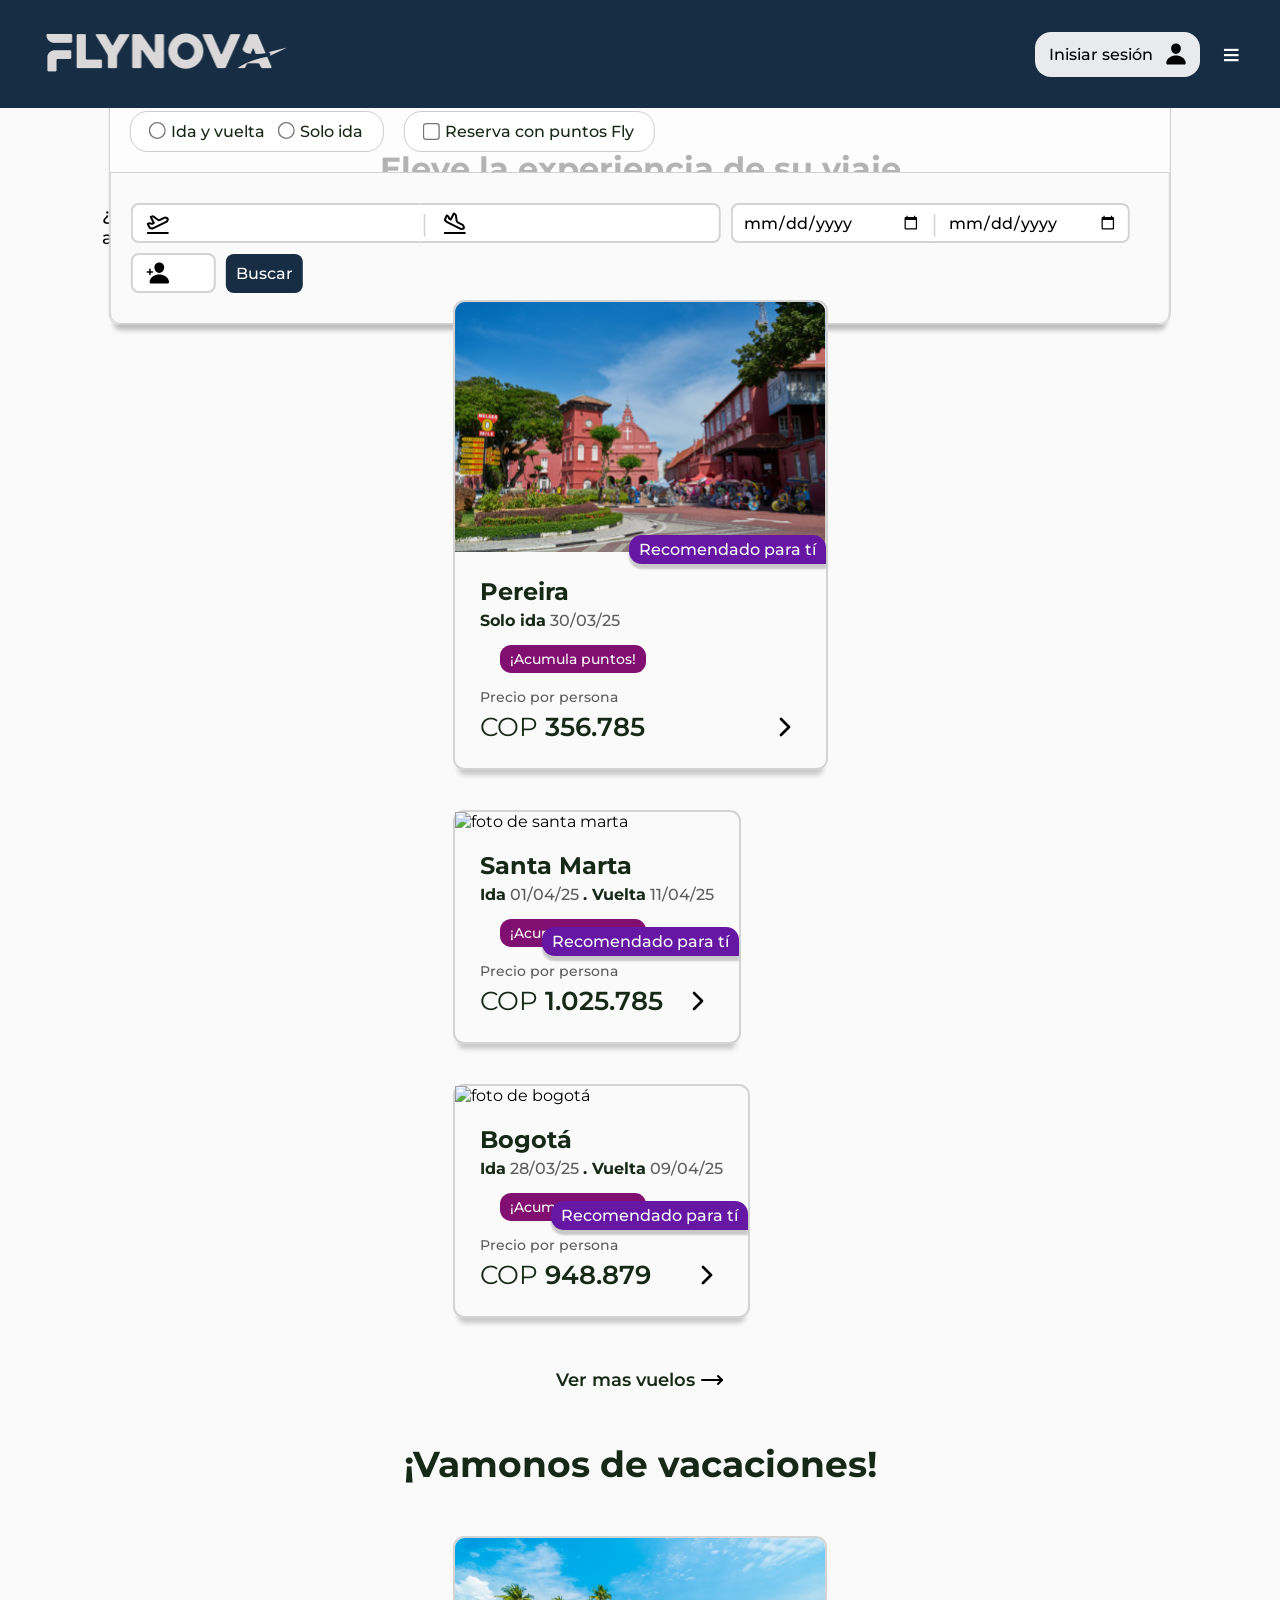
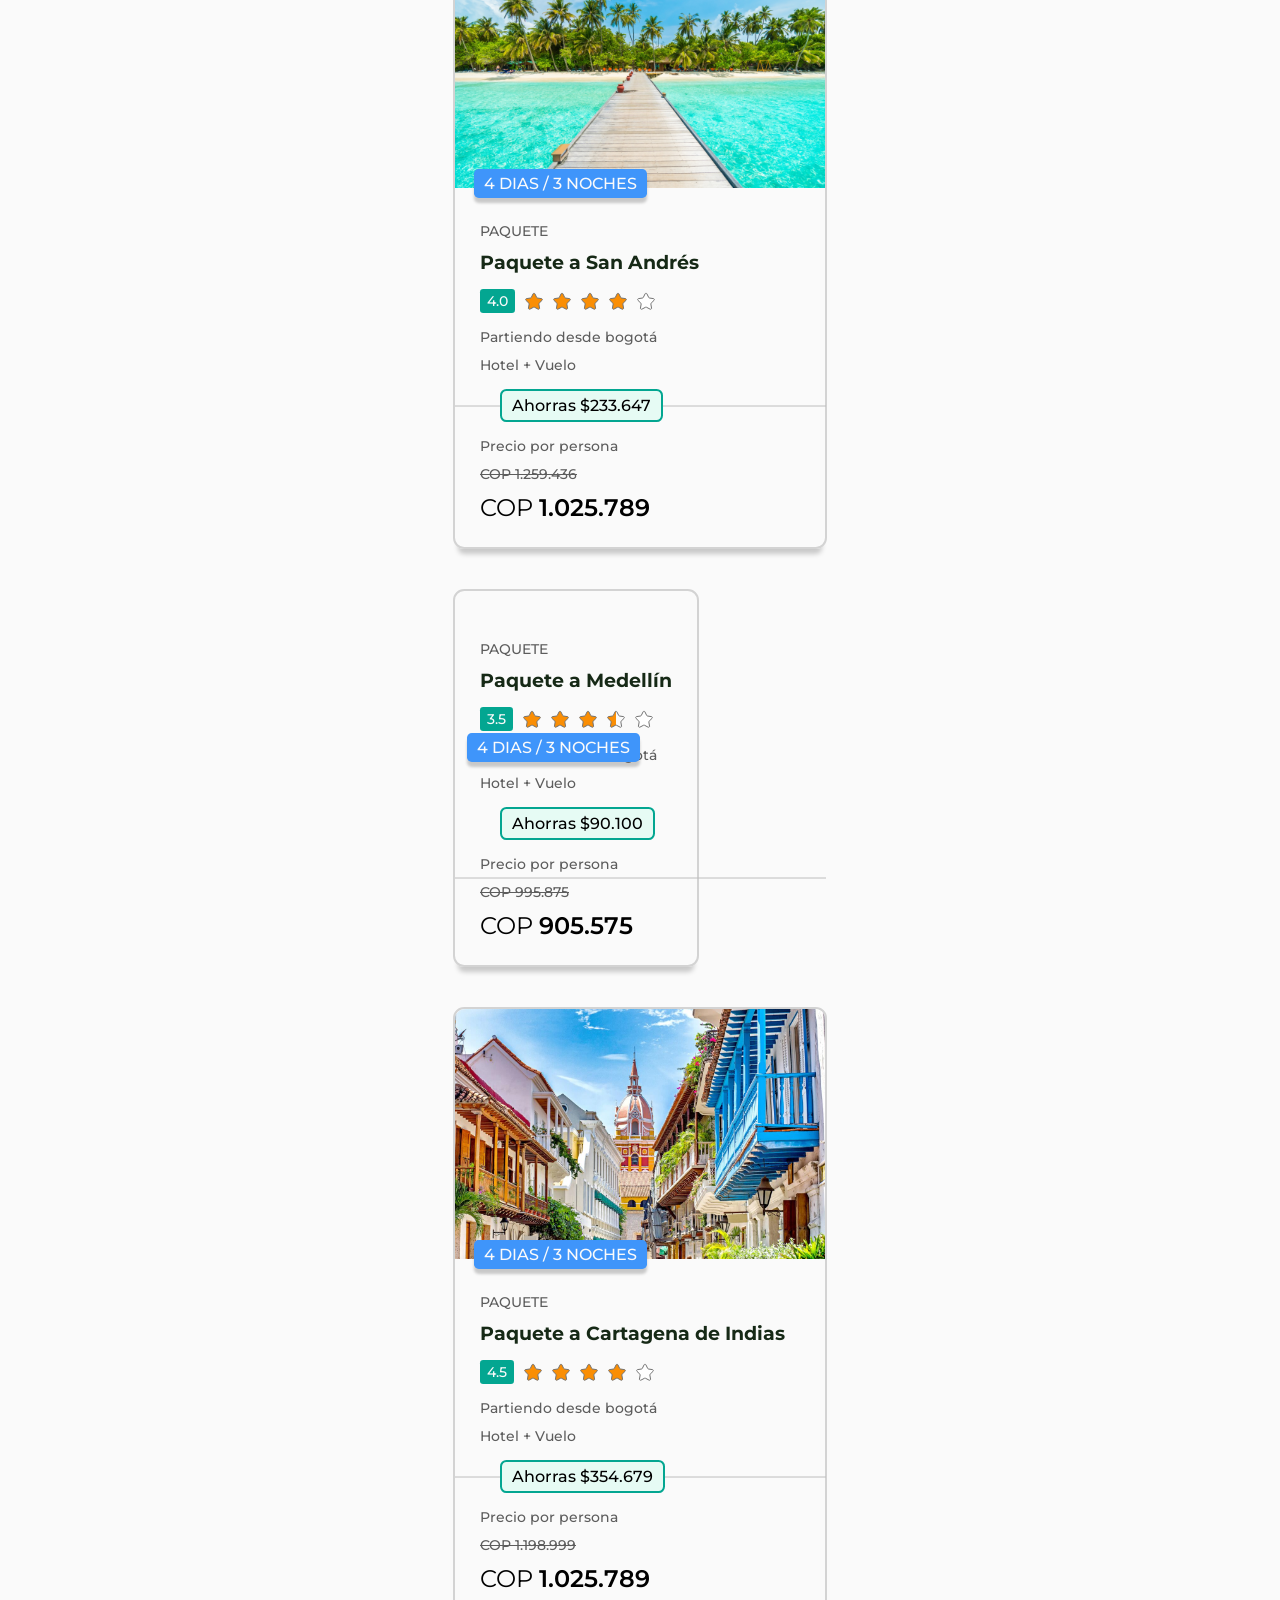
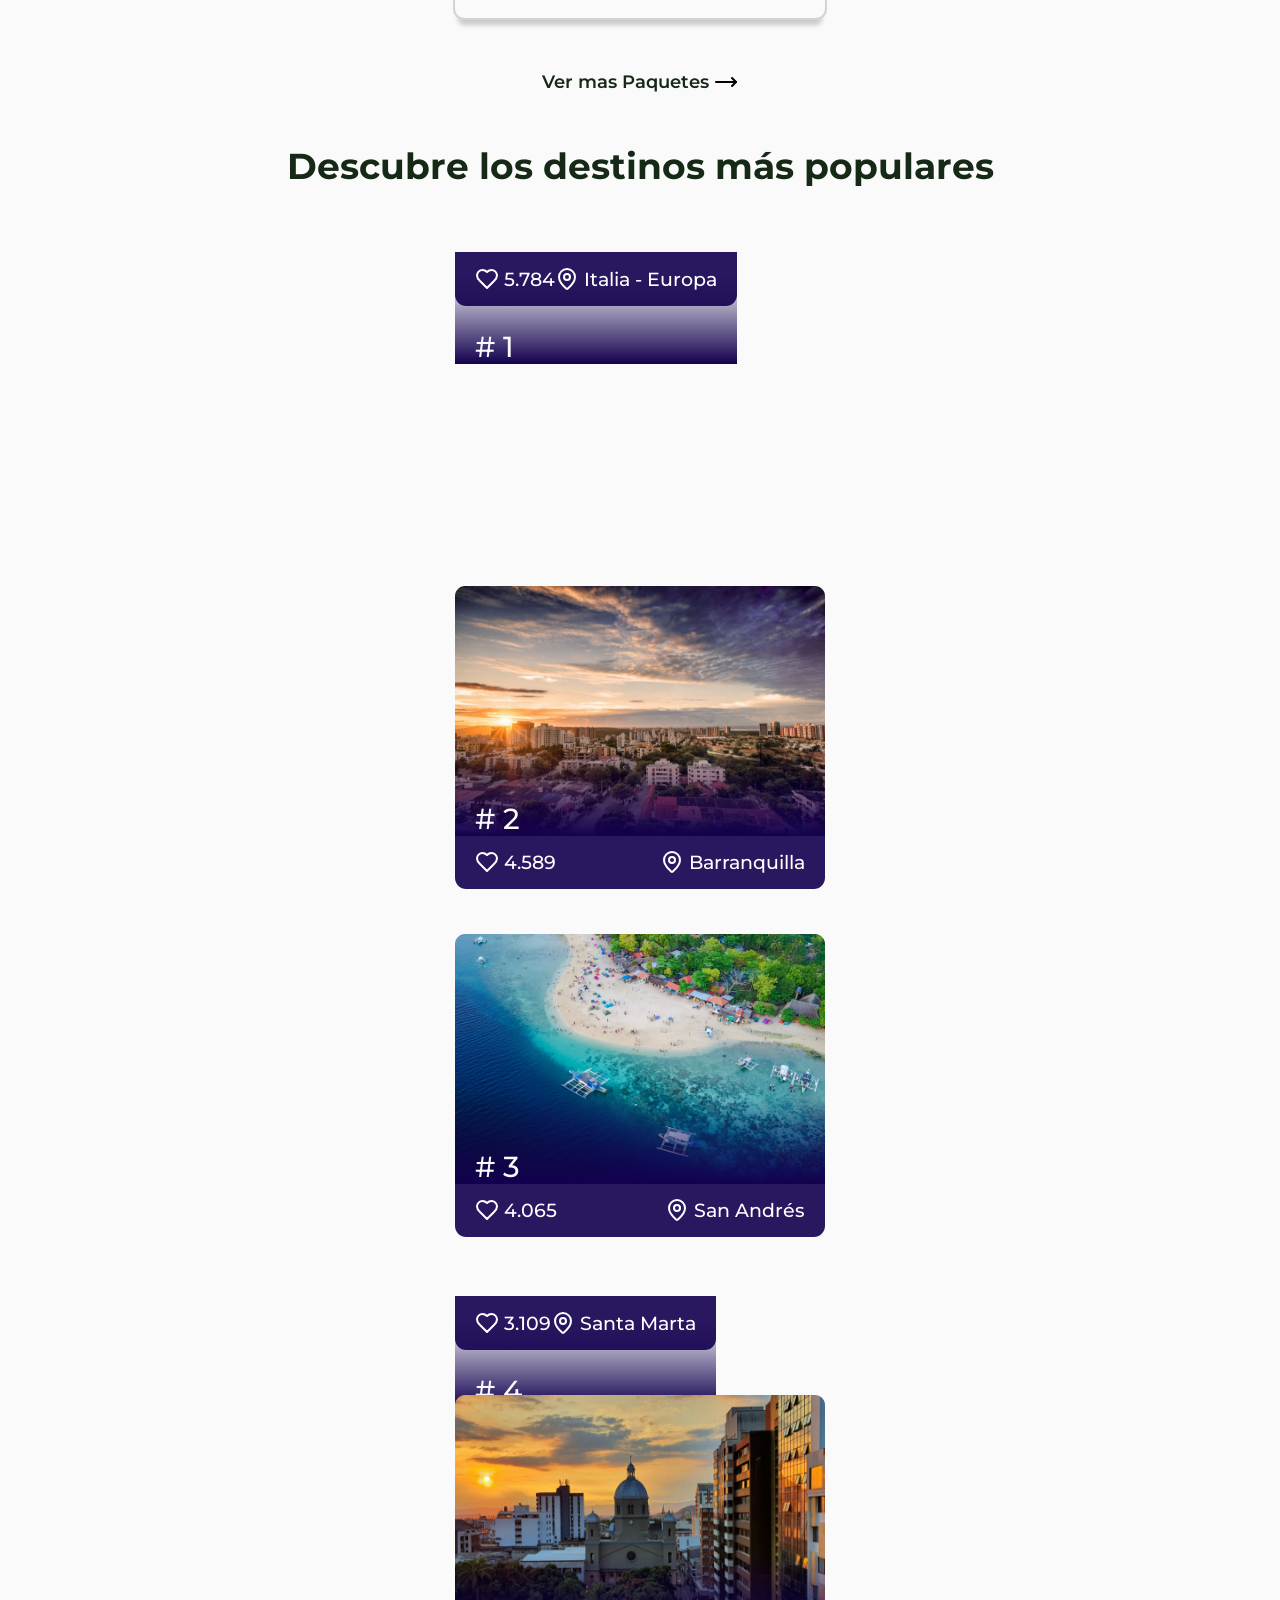
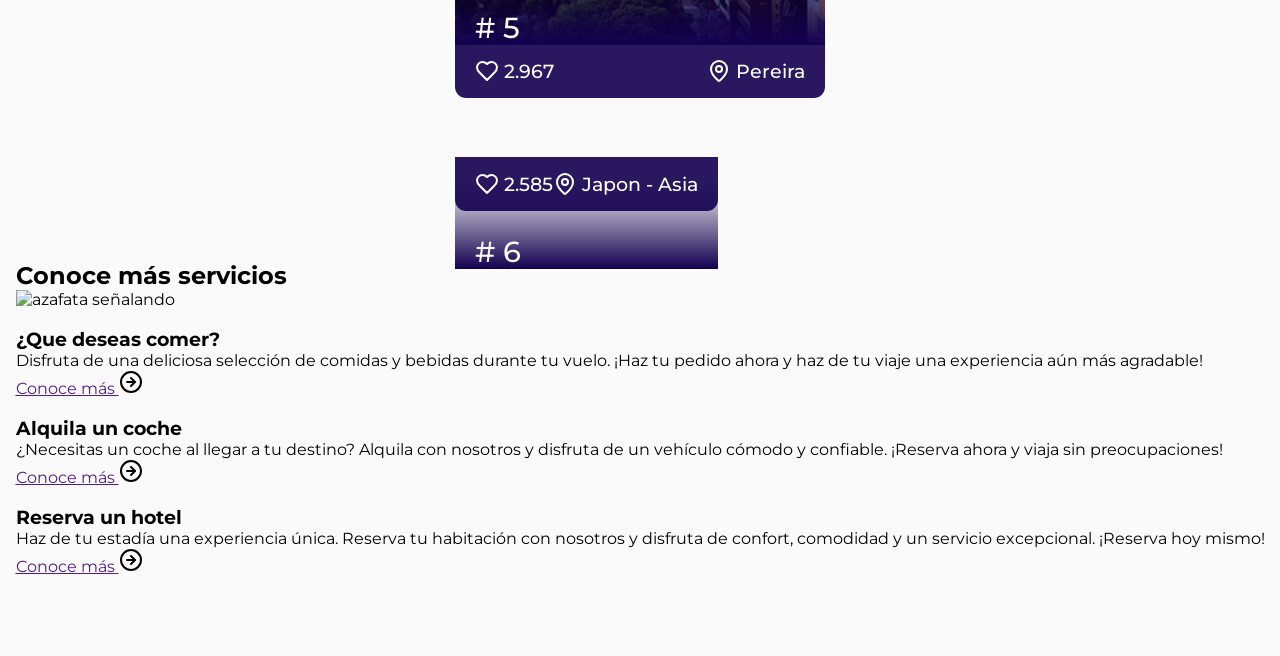
==== index.html @ 8b6cffcf "feat: agrega sección de "más ervicios" se agregó la estrutura inicial de la sección de "más servicio" ====
<!DOCTYPE html>
<html lang="en">

<head>
    <meta charset="UTF-8">
    <meta name="viewport" content="width=device-width, initial-scale=1.0">
    <title>Flynova</title>
    <link rel="preconnect" href="https://fonts.googleapis.com">
    <link rel="preconnect" href="https://fonts.gstatic.com" crossorigin>
    <link href="https://fonts.googleapis.com/css2?family=Montserrat:ital,wght@0,400..700;1,100..900&display=swap"
        rel="stylesheet">
    <link rel="stylesheet" href="CSS/styles.css">
</head>

<body>
    <header class="header">
        <div id="inicio" class="container_logo">
            <a href="index.html"><img class="logo_flynova" src="Assets/compartidos/Logos/logo flynova gris.png"
                    alt="Logo flynova"></a>
        </div>
        <input type="checkbox" id="check-menu">
        <label for="check-menu" class="mostrar-menu">&#8801</label>
        <div class="fondo-blur"></div>
        <nav class="menu_navegacion">
            <button class="boton_iniciar_sesion_movil">
                <p>Inisiar sesión</p>
                <img class="icono_user" src="Assets/compartidos/iconos/user.svg" alt="icono de user">
            </button>
            <a href="#">Mascotas</a>
            <span class="separacion">|</span>
            <a href="#ranking">Ranking</a>
            <span class="separacion">|</span>
            <a href="#paquetes">Paquetes</a>
            <span class="separacion">|</span>
            <a href="#servicios">Servicios</a>
            <span class="separacion">|</span>
            <a href="#">Registrarse</a>
            <label for="check-menu" class="ocultar-menu">&#215</label>
        </nav>
        <div class="container_botones_header">
            <div class="boton_moneda">
                <img src="Assets/compartidos/imagenes/circulo_colombia.png" alt="imagen de bandera del pais">
                COP - $
            </div>
            <button class="boton_iniciar_sesion">
                <p>Inisiar sesión</p>
                <img class="icono_user" src="Assets/compartidos/iconos/user.svg" alt="icono de user">
            </button>
        </div>
    </header>
    <div class="separador_del_header_al_fondo"></div>
    <div class="container_fondo">
        <img class="fondo_header" src="Assets/index/fondos/fondo_index.svg" alt="foto en la playa">
        <form action="" class="formulario-de-vuelo">
            <div class="container-radios-check">
                <div class="container-radio-ida-y-vuelta">
                    <div class="container-ida-y-vuelta">
                        <input type="radio" name="seleccion-ida-vuelta" id="ida-vuelta">
                        <label for="ida-vuelta">Ida y vuelta</label>
                    </div>
                    <div class="container-solo-ida">
                        <input type="radio" name="seleccion-ida-vuelta" id="solo-ida">
                        <label for="solo-ida">Solo ida</label>
                    </div>
                </div>
                <div class="container-check">
                    <input type="checkbox" name="" id="check-reserva-con-puntos">
                    <label for="check-reserva-con-puntos">Reserva con puntos Fly</label>
                </div>
            </div>
            <div class="container-datos-de-vuelo">
                <div class="container-inputs-ciudades">
                    <div class="container-input">
                        <img src="Assets/compartidos/iconos/avion despegando1.svg" alt="">
                        <input id="input-origen" list="ciudades">
                        <datalist id="ciudades">
                            <option value="Medellín"></option>
                            <option value="Pereira"></option>
                            <option value="Bogotá"></option>
                        </datalist>
                    </div>
                    <span>|</span>
                    <div class="container-input input-vuelta">
                        <img src="Assets/compartidos/iconos/Avion aterrizando.svg" alt="">
                        <input id="input-destino" list="ciudades">
                    </div>
                </div>
                <div class="container-inputs-fechas">
                    <input type="date" class="input-fecha-ida">
                    <span>|</span>
                    <input type="date" class="input-fecha-vuelta">
                </div>
                <div class="container-cantidad-personas">
                    <img src="Assets/compartidos/iconos/user-add.svg" alt="icono añadir pasajero" width="24px">
                    <input class="input-personas" type="number" min="1" max="10">
                </div>
                <button class="btn-buscar">Buscar</button>
            </div>
        </form>
    </div>
    <main>
        <div class="container-mensaje-de-promocion">
            <h1>Eleve la experiencia de su viaje</h1>
            <p>¿Está buscando una experiencia inolvidable con los mejores precios? Aquí encontrará algunas opciones que
                lo ayudarán a conseguirlo.</p>
        </div>
        <section class="seccion-vuelos-en-oferta">
            <article class="banner-ciudad-promocion">
                <img src="Assets/index/img/Pereira.svg" alt="foto de pereira">
                <p class="recomendado-para-ti">Recomendado para tí</p>
                <div class="container-info-ciudad">
                    <h2 class="nombre-ciudad-promocion">Pereira</h2>
                    <p class="fecha-viaje-promocion"><span>Solo ida</span> 30/03/25</p>
                    <p class="acumula-puntos">¡Acumula puntos!</p>
                    <p class="p-precio-por-persona">Precio por persona</p>
                    <div class="container-precio-next">
                        <p class="precio">COP <span>356.785</span></p>
                        <img src="Assets/compartidos/iconos/next_linea.svg" alt="icono de siguiente">
                    </div>
                </div>
            </article>
            <article class="banner-ciudad-promocion">
                <img src="Assets/index/img/Santa Marta.svg" alt="foto de santa marta">
                <p class="recomendado-para-ti">Recomendado para tí</p>
                <div class="container-info-ciudad">
                    <h2 class="nombre-ciudad-promocion">Santa Marta</h2>
                    <p class="fecha-viaje-promocion"><span>Ida</span> 01/04/25 <span>. Vuelta</span> 11/04/25</p>
                    <p class="acumula-puntos">¡Acumula puntos!</p>
                    <p class="p-precio-por-persona">Precio por persona</p>
                    <div class="container-precio-next">
                        <p class="precio">COP <span>1.025.785</span></p>
                        <img src="Assets/compartidos/iconos/next_linea.svg" alt="icono de siguiente">
                    </div>
                </div>
            </article>
            <article class="banner-ciudad-promocion">
                <img src="Assets/index/img/Bogotá.svg" alt="foto de bogotá">
                <p class="recomendado-para-ti">Recomendado para tí</p>
                <div class="container-info-ciudad">
                    <h2 class="nombre-ciudad-promocion">Bogotá</h2>
                    <p class="fecha-viaje-promocion"><span>Ida</span> 28/03/25 <span>. Vuelta</span> 09/04/25</p>
                    <p class="acumula-puntos">¡Acumula puntos!</p>
                    <p class="p-precio-por-persona">Precio por persona</p>
                    <div class="container-precio-next">
                        <p class="precio">COP <span>948.879</span></p>
                        <img src="Assets/compartidos/iconos/next_linea.svg" alt="icono de siguiente">
                    </div>
                </div>
            </article>
        </section>
        <a class="ver-mas-vuelos" href="#">Ver mas vuelos <img src="Assets/compartidos/iconos/flecha-right.svg"
                alt=""></a>
        <div class="container-banner-perro">
            <img src="Assets/index/banner/banner-perro-en-la-playa.svg" alt="banner de perro en la playa">
            <div class="texto_banner_del_perro">
                <p>¡Disfutad de los paquetes</p>
                <p>imperdibles de colombia!</p>
            </div>
        </div>
        <div class="container-subtitulo-vamonos-de-vacaiones">
            <h2 class="vamonos-de-vacaciones">¡Vamonos de vacaciones!</h2>
        </div>

        <section class="seccion-paquetes" id="paquetes">
            <article class="banner-ciudad-paquete">
                <img src="Assets/index/img/San_Andrés_paquetes.svg" alt="">
                <p class="dias-noches">4 DIAS / 3 NOCHES</p>
                <div class="container-info-ciudad-paquete">
                    <p class="p-paquete">PAQUETE</p>
                    <h2 class="nombre-ciudad-paquete">Paquete a San Andrés</h2>
                    <div class="container-puntuacion">
                        <p class="puntos">4.0</p>
                        <img src="Assets/compartidos/iconos/Star_coloreada.svg" alt="">
                        <img src="Assets/compartidos/iconos/Star_coloreada.svg" alt="">
                        <img src="Assets/compartidos/iconos/Star_coloreada.svg" alt="">
                        <img src="Assets/compartidos/iconos/Star_coloreada.svg" alt="">
                        <img src="Assets/compartidos/iconos/Star_vacía.svg" alt="">
                    </div>
                    <p class="partiendo-desde-bogota">Partiendo desde bogotá</p>
                    <p class="p-hotel-mas-vuelo">Hotel + Vuelo</p>
                    <p class="p-ahorras">Ahorras <span>$233.647</span></p>
                    <p class="precio-por-persona">Precio por persona</p>
                    <p class="p-precio-antes">COP 1.259.436</p>
                    <p class="precio-paquete">COP <span>1.025.789</span></p>
                </div>
                <img class="linea" src="Assets/compartidos/iconos/linea_banner_paquetes.svg" alt="Linea del banner">
            </article>
            <article class="banner-ciudad-paquete">
                <img src="Assets/index/img/Medellín_paquetes.svg" alt="">
                <p class="dias-noches">4 DIAS / 3 NOCHES</p>
                <div class="container-info-ciudad-paquete">
                    <p class="p-paquete">PAQUETE</p>
                    <h2 class="nombre-ciudad-paquete">Paquete a Medellín</h2>
                    <div class="container-puntuacion">
                        <p class="puntos">3.5</p>
                        <img src="Assets/compartidos/iconos/Star_coloreada.svg" alt="">
                        <img src="Assets/compartidos/iconos/Star_coloreada.svg" alt="">
                        <img src="Assets/compartidos/iconos/Star_coloreada.svg" alt="">
                        <img src="Assets/compartidos/iconos/Star_mitad.svg" alt="">
                        <img src="Assets/compartidos/iconos/Star_vacía.svg" alt="">
                    </div>
                    <p class="partiendo-desde-bogota">Partiendo desde bogotá</p>
                    <p class="p-hotel-mas-vuelo">Hotel + Vuelo</p>
                    <p class="p-ahorras">Ahorras <span>$90.100</span></p>
                    <p class="precio-por-persona">Precio por persona</p>
                    <p class="p-precio-antes">COP 995.875</p>
                    <p class="precio-paquete">COP <span>905.575</span></p>
                </div>
                <img class="linea" src="Assets/compartidos/iconos/linea_banner_paquetes.svg" alt="Linea del banner">
            </article>
            <article class="banner-ciudad-paquete">
                <img src="Assets/index/img/Cartagena_paquetes.svg" alt="">
                <p class="dias-noches">4 DIAS / 3 NOCHES</p>
                <div class="container-info-ciudad-paquete">
                    <p class="p-paquete">PAQUETE</p>
                    <h2 class="nombre-ciudad-paquete">Paquete a Cartagena de Indias</h2>
                    <div class="container-puntuacion">
                        <p class="puntos">4.5</p>
                        <img src="Assets/compartidos/iconos/Star_coloreada.svg" alt="">
                        <img src="Assets/compartidos/iconos/Star_coloreada.svg" alt="">
                        <img src="Assets/compartidos/iconos/Star_coloreada.svg" alt="">
                        <img src="Assets/compartidos/iconos/Star_coloreada.svg" alt="">
                        <img src="Assets/compartidos/iconos/Star_vacía.svg" alt="">
                    </div>
                    <p class="partiendo-desde-bogota">Partiendo desde bogotá</p>
                    <p class="p-hotel-mas-vuelo">Hotel + Vuelo</p>
                    <p class="p-ahorras">Ahorras <span>$354.679</span></p>
                    <p class="precio-por-persona">Precio por persona</p>
                    <p class="p-precio-antes">COP 1.198.999</p>
                    <p class="precio-paquete">COP <span>1.025.789</span></p>
                </div>
                <img class="linea" src="Assets/compartidos/iconos/linea_banner_paquetes.svg" alt="Linea del banner">
            </article>
        </section>
        <a class="ver-mas-paquetes" href="#">Ver mas Paquetes <img src="Assets/compartidos/iconos/flecha-right.svg"
                alt=""></a>
        <div class="container-subtitulo-descubre-destinos">
            <h2 class="descubre-destinos">Descubre los destinos más populares</h2>
        </div>

        <section class="seccion-destinos-mas-populares" id="ranking">
            <article class="ciudad-popular">
                <img src="Assets/index/img/Italia_ciudades_populares.svg" alt="">
                <div class="container-rank-degradado">
                    # 1
                </div>
                <div class="container-info-destinos-populares">
                    <div class="container-likes">
                        <img src="Assets/index/iconos/Corazon.svg" alt="icono corazón">
                        5.784
                    </div>
                    <div class="container-ubicacion">
                        <img src="Assets/index/iconos/lugar.svg" alt="icono lugar">
                        Italia - Europa
                    </div>
                </div>
            </article>

            <article class="ciudad-popular">
                <img src="Assets/index/img/Barranquilla_ciudades_populares.svg" alt="">
                <div class="container-rank-degradado">
                    # 2
                </div>
                <div class="container-info-destinos-populares">
                    <div class="container-likes">
                        <img src="Assets/index/iconos/Corazon.svg" alt="icono corazón">
                        4.589
                    </div>
                    <div class="container-ubicacion">
                        <img src="Assets/index/iconos/lugar.svg" alt="icono lugar">
                        Barranquilla
                    </div>
                </div>
            </article>

            <article class="ciudad-popular">
                <img src="Assets/index/img/San_Andres_ciudades_populares.svg" alt="">
                <div class="container-rank-degradado">
                    # 3
                </div>
                <div class="container-info-destinos-populares">
                    <div class="container-likes">
                        <img src="Assets/index/iconos/Corazon.svg" alt="icono corazón">
                        4.065
                    </div>
                    <div class="container-ubicacion">
                        <img src="Assets/index/iconos/lugar.svg" alt="icono lugar">
                        San Andrés
                    </div>
                </div>

            </article>

            <article class="ciudad-popular">
                <img src="Assets/index/img/santa_marta_ciudades_populares.svg" alt="">
                <div class="container-rank-degradado">
                    # 4
                </div>
                <div class="container-info-destinos-populares">
                    <div class="container-likes">
                        <img src="Assets/index/iconos/Corazon.svg" alt="icono corazón">
                        3.109
                    </div>
                    <div class="container-ubicacion">
                        <img src="Assets/index/iconos/lugar.svg" alt="icono lugar">
                        Santa Marta
                    </div>
                </div>

            </article>

            <article class="ciudad-popular ocultar_ciudad">
                <img src="Assets/index/img/pereira_ciudades_populares.svg" alt="">
                <div class="container-rank-degradado">
                    # 5
                </div>
                <div class="container-info-destinos-populares">
                    <div class="container-likes">
                        <img src="Assets/index/iconos/Corazon.svg" alt="icono corazón">
                        2.967
                    </div>
                    <div class="container-ubicacion">
                        <img src="Assets/index/iconos/lugar.svg" alt="icono lugar">
                        Pereira
                    </div>
                </div>

            </article>

            <article class="ciudad-popular ocultar_ciudad">
                <img src="Assets/index/img/japon_ciudades_populares.svg" alt="">
                <div class="container-rank-degradado">
                    # 6
                </div>
                <div class="container-info-destinos-populares">
                    <div class="container-likes">
                        <img src="Assets/index/iconos/Corazon.svg" alt="icono corazón">
                        2.585
                    </div>
                    <div class="container-ubicacion">
                        <img src="Assets/index/iconos/lugar.svg" alt="icono lugar">
                        Japon - Asia
                    </div>
                </div>
            </article>
        </section>

        <div class="container-no-te-limites">
            <h2 class="descubre-destinos">¡No te limites!</h2>
        </div>

        <div class="container-banner-no-te-limites">
            <img class="img-banner-no-te-limites" src="Assets/index/img/imagen_no_te_limites.svg" alt="">
            <div class="container-mensaje-no-te-limites">
                <h2>Explora otros continentes</h2>
                <p>Conectamos continentes, culturas y sueños,
                    llevando a nuestros pasajeros a vivir
                    experiencias únicas en cada destino.</p>
                <a href="">Ver más <img src="Assets/compartidos/iconos/flecha-right.svg" alt=""></a>
            </div>
        </div>

        <section class="mas-servicios" id="servicios">
            <h2>Conoce más servicios</h2>
            <div class="container-servicios">
                <img class="azafata" src="Assets/index/img/azafata_png_copia.png" alt="azafata señalando"
                    height="400px">
                <div class="servicio">
                    <img src="Assets/index/img/comida_en_avion.svg" alt="">
                    <div class="container-info-servicio">
                        <h3>¿Que deseas comer?</h3>
                        <p>Disfruta de una deliciosa selección de comidas y bebidas durante tu vuelo. ¡Haz tu pedido
                            ahora y haz de tu viaje una experiencia aún más agradable!</p>
                        <a href="">Conoce más <img src="Assets/index/iconos/next_circulo.svg" alt=""></a>
                    </div>
                </div>
                <div class="servicio">
                    <img src="Assets/index/img/foto_reserva_hotel.svg" alt="">
                    <div class="container-info-servicio">
                        <h3>Alquila un coche</h3>
                        <p>¿Necesitas un coche al llegar a tu destino? Alquila con nosotros y disfruta de un
                                vehículo cómodo y confiable. ¡Reserva ahora y viaja sin preocupaciones!</p>
                        <a href="">Conoce más <img src="Assets/index/iconos/next_circulo.svg" alt=""></a>
                    </div>
                </div>
                <div class="servicio">
                    <img src="Assets/index/img/Alquiler_Carros.svg" alt="">
                    <div class="container-info-servicio">
                        <h3>Reserva un hotel</h3>
                        <p>Haz de tu estadía una experiencia única. Reserva tu habitación con nosotros y disfruta de
                                confort, comodidad y un servicio excepcional. ¡Reserva hoy mismo!</p>
                        <a href="">Conoce más <img src="Assets/index/iconos/next_circulo.svg" alt=""></a>
                    </div>
                </div>
            </div>

        </section>
    </main>
</body>

</html>
---- CSS/styles.css ----
* {
    /* estilos para resetear la pagina */
    margin: 0;
    padding: 0;
    box-sizing: border-box;
    scroll-behavior: smooth;
    /* para scroll suave entre secciones*/
    font-family: Montserrat, sans-serif;
    /* tipo de letra de la pagina */
}

body {
    background-color: #fafafa;
    margin-bottom: 80px;
}

.header {
    /* Estilos del header de la pagina */
    background-color: #172D43;
    display: flex;
    padding: 0 40px;
    align-items: center;
    justify-content: space-between;
    height: 12vh;
    width: 100%;
    position: fixed;
    z-index: 100;
}

.logo_flynova {
    /* tamaño del logo del header */
    width: 250px;
}

.icono_user {
    /* tamaño del icono de user */
    height: 24px;
}

.menu_navegacion {
    /* estilos del menu de navegacion entre las secciones */
    list-style: none;
    align-items: center;
    color: white;

    a {
        /* estilos de las secciones de los encabezados */
        text-decoration: none;
        font-size: 1.2rem;
        margin: 0 1.5vw;
        color: white;
        font-weight: 500;
        position: relative;
        /* posicion relativa para poner delineado despues
        con after */
        transition: 0.5s;
    }
}

.menu_navegacion a::after {
    /* Se le agrega linea debajo de los nombres de las secciones
    con after y se oculta por defecto */
    content: '';
    position: absolute;
    width: 100%;
    height: 2px;
    background-color: white;
    border-radius: 5px;
    left: 0;
    bottom: -5px;
    transform: scaleX(0);
    transition: 0.5s;
}

.menu_navegacion a:hover::after {
    /* se aparece la linea debajo de los nombres de las secciones
    con hover */
    transform: scaleX(1);
}

.container_botones_header {
    /* contenedor de los botones de moneda y de iniciar
    sesion */
    display: flex;
    align-items: center;

    .boton_moneda {
        /* estilos del boton moneda */
        display: flex;
        align-items: center;
        gap: 10px;
        color: white;
        font-size: 1.2rem;
        font-weight: 500;
        width: 140px;
    }

    .boton_iniciar_sesion {
        /* estilos del boton iniciar sesion */
        display: flex;
        align-items: center;
        width: 165px;
        height: 45px;
        gap: 10px;
        font-size: 1rem;
        font-weight: 500;
        outline: none;
        border: 2px solid transparent;
        border-radius: 16px;
        background-color: rgba(255, 255, 255, 0.9);
        padding: 10px;
        cursor: pointer;
        transition: 0.2s ease-in-out;

        p {
            width: 120px;
        }
    }
}

/* Boton de iniciar sesion para movil, 
este va dentro del menu de hamburquesa */
.boton_iniciar_sesion_movil {
    display: flex;
    align-items: center;

    width: 165px;
    height: 45px;
    gap: 10px;
    font-size: 1rem;
    font-weight: 500;
    outline: none;
    border: 2px solid transparent;
    border-radius: 16px;
    background-color: rgba(255, 255, 255, 0.9);
    padding: 10px;
    cursor: pointer;
    transition: 0.2s ease-in-out;
    display: none;

    p {
        width: 130px;
    }
}

.boton_iniciar_sesion:hover,
.boton_iniciar_sesion_movil:hover {
    /* estilos de cuando se hace hocer en el boton de 
    iniciar sesion */
    background-color: transparent;
    filter: invert(100%);
    border: 2px solid black;
    transform: translateY(-3px);
    box-shadow: 0 1px 7px 0px rgba(0, 0, 0, 0.5);
}

.boton_iniciar_sesion:active {
    /* se reduce el la escala del boton cuando se le 
    da click para dar la sensacion que se dio click */
    scale: 0.95;
}

.separador_del_header_al_fondo {
    width: 100%;
    height: 80px;
}

/* tamaño del contendor del sondo y la imagen de fondo */
.container_fondo,
.fondo_header {
    width: 100%;
}

/* posicion relativa para ubicar el formulario de los vuelos */
.container_fondo {
    position: relative;
}

/* Estilos de los label que son estilos amburguesa y equis de cerrrar para 
resposive */
.mostrar-menu,
.ocultar-menu {
    color: #ffffff;
    font-size: 30px;
    cursor: pointer;
    display: none;
    transition: 0.4s;
}

.mostrar-menu {
    position: absolute;
    right: 40px;
    z-index: 1;
}

/* hover para los label del resposive */
.mostrar-menu:hover,
.ocultar-menu:hover {
    color: #6cc091;
    scale: 1.1;
}

/* se oculta el check */
#check-menu {
    display: none;
}

/* efecto de desenfoque al fondo cuando salga una ventana */
.fondo-blur {
    position: fixed;
    top: 0;
    left: 0;
    width: 100%;
    height: 100vh;
    backdrop-filter: blur(8px);
    background-color: rgba(0, 0, 0, 0.2);
    z-index: 99;
    display: none;
    transition: 0.8s;
}

/* estilo y posicion del formulario de vuelo */
.formulario-de-vuelo {
    position: absolute;
    left: 50%;
    transform: translateX(-50%);
    width: 83%;
    top: 55%;
    display: flex;
    flex-direction: column;
    background-color: rgba(255, 255, 255, 0.7);
    border-radius: 0.7rem;
    font-size: 1rem;
    border: 1px solid #ccc;
    box-shadow: 0px 10px 5px -5px rgba(0, 0, 0, 0.25);
}

/* contenedor de los inputs tipo radio y los label*/
.container-radios-check {
    margin: 20px 0 20px 20px;
    display: flex;
    align-items: center;
    gap: 20px;
}

/* contenedor de los contenderes de los inputs tipo radio con sus label */
.container-radio-ida-y-vuelta {
    padding: 10px 20px;
    background-color: white;
    border-radius: 1.1rem;
    display: flex;
    gap: 15px;
    align-items: center;
    font-weight: 500;
    color: #162916;
    border: 1px solid #ccc;


    /* estilos de los inputs tipo radio */
    input {
        scale: 1.3;
        margin-right: 3px;
        accent-color: #144d86;
    }
}

/* contenedor del input tipo check con el label */
.container-check {
    padding: 10px 20px;
    background-color: white;
    border-radius: 1.1rem;
    display: flex;
    align-items: center;
    font-weight: 500;
    color: #162916;
    border: 1px solid #ccc;


    /* estilos del input tipo check */
    input {
        scale: 1.3;
        margin-right: 7px;
        accent-color: #144d86;
    }
}

/* estilos del contenedor de los inputs tipo text, date, number
y boton de buscar */
.container-datos-de-vuelo {
    width: 100%;
    display: flex;
    align-items: center;
    background-color: #fafafa;
    border-radius: 0 0 0.7rem 0.7rem;
    border: 1px solid #d3d3d3;
    padding: 30px 20px;
    flex-wrap: wrap;
    gap: 10px;

    /* estilos de la linea que esta entre los dos inputs de busque de ciudades */
    span {
        z-index: 1;
        font-size: 1.5rem;
        color: #d3d3d3;
    }
}

/* estilos del contenedor que contiene los dos inputs de ciudades para
mantener los inputs juntos */
.container-inputs-ciudades {
    display: flex;
    align-items: center;
}

/* contenedor de los inputs de ciudades con posicion relativa
para acomodar los iconos de aviones dentro */
.container-input,
.container-cantidad-personas {
    position: relative;

    /* estilos de los iconos de aviones dentro de los inputs */
    img {
        position: absolute;
        top: 50%;
        transform: translateY(-50%);
        left: 15px;
    }
}

/* estilos del input de origen */
#input-origen {
    padding: 5px 10px 5px 45px;
    font-size: 1rem;
    font-weight: 500;
    height: 40px;
    width: 290px;
    border: 2px solid #d3d3d3;
    border-radius: 0.5rem 0 0 0.5rem;
    border-right: none;
}

/* se le quita el a los inputs para cuando se seleccionen 
no salga lineas oscuras en los bordes */
#input-origen:focus,
#input-destino {
    outline: none;
}

/* estilos del input de destino */
#input-destino {
    padding: 5px 10px 5px 50px;
    font-size: 1rem;
    font-weight: 500;
    height: 40px;
    width: 300px;
    border: 2px solid #d3d3d3;
    border-radius: 0 0.5rem 0.5rem 0;
    border-left: none;
    margin-left: -7px;
}

/* contenedor de los inputs de fecha para mantener una linea entre ellos */
.container-inputs-fechas {
    display: flex;
    align-items: center;
}

/* estilos del input de fecha de ida */
.input-fecha-ida {
    height: 40px;
    width: 200px;
    padding: 5px 10px;
    font-size: 1rem;
    font-weight: 500;
    border: 2px solid #d3d3d3;
    border-radius: 0.5rem 0 0 0.5rem;
    border-right: none;
}

/* estilos del input de fecha de vuelta */
.input-fecha-vuelta {
    height: 40px;
    width: 200px;
    padding: 5px 10px 5px 18px;
    font-size: 1rem;
    font-weight: 500;
    border: 2px solid #d3d3d3;
    margin-left: -8px;
    border-left: none;
    border-radius: 0 0.5rem 0.5rem 0;
}

/* estilos del input de cantidad de personas */
.input-personas {
    height: 40px;
    width: 85px;
    font-size: 1rem;
    font-weight: 500;
    border: 2px solid #d3d3d3;
    border-radius: 0.5rem;
    padding: 5px 5px 5px 42px;
}

/* estilos del boton de buscar */
.btn-buscar {
    font-size: 1rem;
    font-weight: 500;
    background-color: #172D43;
    border-radius: 0.5rem;
    border: none;
    color: white;
    padding: 10px 10px;
    transition: 0.3s;
    cursor: pointer;
}

.btn-buscar:hover {
    scale: 1.03;
}

.btn-buscar:active {
    scale: 1;
}

/* estilos del contenedor principal de la pagina */
main {
    margin-top: 50px;
    display: flex;
    flex-direction: column;
    align-items: center;
    justify-content: center;
    gap: 50px;
    /* para centrar el contenido porque se veia rodado */
}

/* contenedor de los mesajes de vuelos en promoción */
.container-mensaje-de-promocion {
    display: flex;
    flex-direction: column;
    gap: 1rem;
    align-items: center;
    justify-content: center;
    padding: 0 8vw;

    /* tamaño del titulo de la primera sección */
    h1 {
        font-size: 2rem;
    }

    /* estilos del parrafo de la primera sección */
    p {
        font-size: 1.1rem;
        font-weight: 500;
        line-height: 1.3;
    }
}

/* Estilos del contenedor de la primera sección de los vuelos
en promoción */
.seccion-vuelos-en-oferta {
    max-width: 1300px;
    display: grid;
    gap: 40px;
    grid-template-columns: 1fr 1fr 1fr;
}

/* banner de cada ciudad con la imagen y el contenido */
.banner-ciudad-promocion {
    width: fit-content;
    height: fit-content;
    border: 2px solid #d3d3d3;
    border-radius: 0.7rem;
    box-shadow: 0 10px 5px -5px rgba(0, 0, 0, 0.2);
    position: relative;
    transition: 0.5s;
    cursor: pointer;
}

/* contenedor de la información del los banner de las ciudades en
promoción */
.container-info-ciudad {
    margin-top: 20px;
    color: #162916;
    padding: 0 25px 25px 25px;
    width: 100%;
    height: fit-content;
    display: flex;
    flex-direction: column;
    gap: 5px;
}

/* estilos y posición del texto de recomendado para tí */
.recomendado-para-ti {
    position: absolute;
    background-color: rgba(102, 23, 163, 1);
    border-radius: 0.8rem 0.8rem 0 0.8rem;
    box-shadow: 0 5px 2px 0px rgba(0, 0, 0, 0.2);
    width: fit-content;
    color: #fafafa;
    font-weight: 500;
    padding: 5px 10px;
    right: 0;
    top: 50%;
}

/* estilos de la fecha de los viajes */
.fecha-viaje-promocion {
    font-size: 1rem;
    font-weight: 500;
    color: #5d5d5d;

    /* se pone en negrita para resaltar si es de ida o ida y vuelta */
    span {
        font-weight: 700;
        color: #162916;
    }
}

/* estilos del texto de acumula puntos del banner de las ciudades */
.acumula-puntos {
    background-color: rgba(128, 15, 113, 1);
    color: #fafafa;
    font-weight: 500;
    font-size: 0.9rem;
    width: fit-content;
    padding: 5px 10px;
    border-radius: 0.7rem;
    margin: 10px 0 10px 20px;
}

/* texto de precio por persona de los banners */
.p-precio-por-persona {
    font-size: 0.9rem;
    font-weight: 500;
    color: #5d5d5d;
}

/* contenedor del precio de los vuelos y la fecha de next */
.container-precio-next {
    display: flex;
    align-items: center;
    justify-content: space-between;

    /* tamaño del texto completo del precio */
    p {
        font-size: 1.6rem;

        /* se pone en negrita el precio para resaltar */
        span {
            font-weight: 600;
        }
    }

    /* Tamaño del icono de next */
    img {
        width: 2rem;
    }
}

/* efeecto hover de los banner de las ciudades */
.banner-ciudad-promocion:hover {
    scale: 1.01;
}

/* estilos del enlace de ver más vuelos */
.ver-mas-vuelos,
.ver-mas-paquetes {
    display: flex;
    align-items: center;
    gap: 5px;
    font-weight: 600;
    font-size: 1.1rem;
    text-decoration: none;
    color: #162916;
    transition: 0.2s;
}

/* efecto de hover del enlace de ver más vuelos */
.ver-mas-vuelos:hover,
.ver-mas-paquetes:hover {
    text-shadow: 0 3px 3px rgba(0, 0, 0, 0.3);
    text-decoration: underline;
    transform: translateY(-1px);
}

/* contenedor del banner del perro */
.container-banner-perro {
    width: fit-content;
    padding: 0 50px;
    position: relative;

    /* tamaño de la imagen relacionado al tamaño del padre (responsive) */
    img {
        width: 100%;
    }

    /* tamño, color y posicion del texto del banner del perro */
    .texto_banner_del_perro {
        position: absolute;
        display: flex;
        flex-direction: column;
        gap: 5px;
        right: 9%;
        top: 50%;
        transform: translateY(-50%);
        color: #fafafa;
        font-weight: 600;
        font-size: 2.5rem;
    }
}

/* subtitulo de vamonos de vacaciones para la sección de paquetes */
.container-subtitulo-vamonos-de-vacaiones,
/* subtitulo de descubre los destinos más populares */
.container-subtitulo-descubre-destinos {
    width: 100%;
    display: flex;
    align-items: start;
    font-size: 1.5rem;
    color: #162916;
    padding-left: 8vw;
}

/* estilos de la seccion de paquetes */
.seccion-paquetes {
    max-width: 1300px;
    display: grid;
    grid-template-columns: repeat(3, 1fr);
    gap: 40px;
}

/* Estilos del banner que contiene la imagen y la información
 de cada paquete */
.banner-ciudad-paquete {
    position: relative;
    width: fit-content;
    height: fit-content;
    border: 2px solid #d3d3d3;
    border-radius: 0.7rem;
    box-shadow: 0 10px 5px -5px rgba(0, 0, 0, 0.2);
    cursor: pointer;
    transition: 0.3s;
}

/* Efecto hover sobre el banner de cada paquete */
.banner-ciudad-paquete:hover {
    scale: 1.01;
}

/* Estilos y posición de la información de los días y noches 
en cada paquete */
.dias-noches {
    position: absolute;
    background-color: rgba(63, 149, 250, 1);
    left: 5%;
    top: 38%;
    color: #fafafa;
    padding: 5px 10px;
    font-size: 1rem;
    font-weight: 500;
    border-radius: 0.3rem;
    box-shadow: 0 5px 3px rgba(0, 0, 0, 0.2);
}

/* Contenesor de la información de cada paquete */
.container-info-ciudad-paquete {
    margin-top: 30px;
    padding: 0 25px 25px 25px;
    display: flex;
    flex-direction: column;
    gap: 10px;
}

/* estilos del parrafo paquete */
.p-paquete {
    color: #5d5d5d;
    font-weight: 500;
    font-size: 0.9rem;
}

/* estilos delnombre de cada paquete */
.nombre-ciudad-paquete {
    font-size: 1.2rem;
    color: #162916;
}

/* contenedor de la punuación de cada paquete */
.container-puntuacion {
    display: flex;
    align-items: center;
    gap: 10px;
}

/* estilos de la puntuación de cada paquete */
.puntos {
    background-color: rgba(3, 166, 145, 1);
    padding: 3px 7px;
    color: #fafafa;
    font-size: 0.9rem;
    font-weight: 500;
    border-radius: 0.2rem;
    margin-top: 5px;
    margin-bottom: 5px;
}

/* estilos de los parrafos de...👇 */
.partiendo-desde-bogota,
.p-hotel-mas-vuelo,
.precio-por-persona {
    color: #5d5d5d;
    font-size: 0.9rem;
    font-weight: 500;
}

/* estilos del parrafo de ahorras */
.p-ahorras {
    font-size: 1rem;
    font-weight: 500;
    border: 2px solid rgba(3, 166, 145, 1);
    background-color: rgba(230, 251, 244, 1);
    width: fit-content;
    padding: 5px 10px;
    border-radius: 0.4rem;
    margin: 5px 0 5px 20px;
    position: relative;
    z-index: 1;
}

/* estilo del precio de antes */
.p-precio-antes {
    color: #5d5d5d;
    font-size: 0.9rem;
    font-weight: 500;
    text-decoration: line-through;
}

/* estilos del precio de ahora */
.precio-paquete {
    font-size: 1.5rem;
    font-weight: 400;

    span {
        font-weight: 600;
    }
}

/* posición de la linea de los paquetes */
.linea {
    position: absolute;
    bottom: 23%;
}

/* estilos de la sección de los destinos mas populares */
.seccion-destinos-mas-populares {
    display: grid;
    grid-template-columns: repeat(3, 1fr);
    grid-template-rows: repeat(2, 1fr);
    gap: 45px;
}

/* estilos de los articulos de las ciudades mas populares */
.ciudad-popular {
    height: fit-content;
    width: fit-content;
    border: none;
    position: relative;
    cursor: pointer;
    transition: 0.3s;
}

/* efecto hover sobre las ciudades mas populares */
.ciudad-popular:hover {
    scale: 1.01;
}

/* contenedor de la información de las ciudades */
.container-info-destinos-populares {
    margin-top: -5px;
    display: flex;
    align-items: center;
    justify-content: space-between;
    padding: 15px 20px;
    background-color: rgba(19, 0, 79, 0.9);
    font-size: 1.2rem;
    font-weight: 500;
    border-radius: 0 0 0.7rem 0.7rem;

    /* contenedor del icono de corazón y los likes */
    .container-likes {
        display: flex;
        align-items: center;
        gap: 5px;
        filter: invert(100%);
    }

    /* contenedor del icono de lugar y el lugar */
    .container-ubicacion {
        display: flex;
        gap: 5px;
        align-items: center;
        filter: invert(100%);
    }
}

/* estilos y posición del conntenedor
 del numero de la ciudad y el degradado */
.container-rank-degradado {
    width: 100%;
    position: absolute;
    font-size: 1.8rem;
    font-weight: 500;
    height: 90px;
    top: 53%;
    color: #fafafa;
    background-image: linear-gradient(to bottom, rgba(44, 0, 181, 0), rgba(19, 0, 79, 1));
    padding: 55px 0 5px 20px;
}

/* estilos del contenedor y el subtitulo de no te limites */
.container-no-te-limites {
    width: 100%;
    display: flex;
    align-items: start;
    font-size: 1.5rem;
    color: #162916;
    padding-left: 8vw;
}

/* tamaño del contendeor de la imagen de no te limites
 y el tamaño de la imagen */
.container-banner-no-te-limites,
.img-banner-no-te-limites {
    width: 100%;
}

/* posision relativa para ubicar el texto de
descubre otros continentes */
.container-banner-no-te-limites {
    position: relative;
}

/* estilos y posición del texto de explora otros continentes */
.container-mensaje-no-te-limites {
    position: absolute;
    top: 20%;
    width: 40%;
    color: #162916;
    font-size: 1.5rem;
    display: flex;
    flex-direction: column;
    align-items: center;
    gap: 15px;
    background-color: rgba(255, 255, 255, 0.70);
    border-radius: 0rem 0.8rem 0.8rem 0rem;
    box-shadow: 0px 15px 10px 0px rgba(0, 0, 0, 0.25);
    padding: 20px 50px;

    /* estilos del parrafo de explora otros continentes */
    p {
        text-align: justify;
        font-size: 1.3rem;
        font-weight: 600;
    }

    /* estilos del enlace de ver mas */
    a {
        display: flex;
        align-items: center;
        gap: 5px;
        font-size: 1.2rem;
        color: #162916;
        text-decoration: none;
        font-weight: 500;
        transition: 0.2s;
    }

    /* efecto del enlace de ver más */
    a:hover {
        text-shadow: 0 3px 3px rgba(0, 0, 0, 0.3);
        text-decoration: underline;
        transform: translateY(-1px);
        font-weight: 600;
    }
}

/* RESPONSIVE */

@media(max-width: 1350px) {

    /* HEADER */
    .mostrar-menu,
    .ocultar-menu {
        /* para que aparezcan los elementos de la hamburquesa */
        display: block;
    }

    .boton_moneda {
        display: none !important;
    }

    /* se le hace espacio al label hamburguesa se puso en posición 
        absoluta para poder posicionarlo bien */
    .header {
        padding: 0 80px 0 40px;
    }

    /* la separacion entre los nombres de las secciones se elimina */
    .separacion {
        display: none;
    }

    .menu_navegacion a:hover::after {
        /* se aparece la linea debajo de los nombres de las secciones
    con hover */
        display: none;
    }

    .menu_navegacion a:hover {
        scale: 1.1;
    }

    /* estilos del menu de navegacion para la nueva 
        interfaz */
    .menu_navegacion {
        position: fixed;
        width: 60%;
        height: 100vh;
        background-color: #172D43;
        right: -100%;
        top: 0;
        text-align: center;
        padding: 100px 0;
        z-index: 100;
        transition: 0.8s;
    }

    /* añadir logo de flynova al menú desplegable */
    .menu_navegacion::after {
        content: '';
        display: block;
        width: 250px;
        height: 60px;
        background-image: url(../Assets/compartidos/Logos/logo\ flynova\ gris.png);
        background-size: contain;
        background-repeat: no-repeat;
        margin: 0 auto;
        position: absolute;
        top: 5%;
        left: 5%;
    }

    /* estilos de los nombres de las secciones en el nuevo menu */
    .menu_navegacion a {
        display: block;
        width: fit-content;
        padding: 20px 20px 20px 40px;
    }

    .menu_navegacion {
        padding-top: 100px;
    }

    /* posicion de la equis para cerrar el menu de hamburguesa */
    .ocultar-menu {
        position: absolute;
        top: 40px;
        right: 40px;
    }

    /* evento para cuando se le de al menu o a la equis para cerrarlo */
    #check-menu:checked~.menu_navegacion {

        right: 0%;
    }

    #check-menu:checked~.fondo-blur {
        display: block;
    }

    /* SECCION DE VUELOS EN PROMOCIÓN */
    .seccion-vuelos-en-oferta {
        grid-template-columns: 1fr;
    }

    /* BANNER DEL PERRO EN LA PLAYA */
    .container-banner-perro {
        display: none;
    }

    /* SECCION DE PAQUETES */
    .seccion-paquetes {
        grid-template-columns: 1fr;
    }

    .container-subtitulo-vamonos-de-vacaiones {
        justify-content: center;
        padding: 0;
    }

    /* SECCION DE DESCUBRE LOS DESTINOS MAS POPULARES */
    .seccion-destinos-mas-populares {
        grid-template-columns: 1fr;
    }

    .container-subtitulo-descubre-destinos {
        justify-content: center;
        padding: 0;
    }

    /* SECCION DE NO TE LIMITES */
        /* SECCION NO TE LIMITES */
    .container-banner-no-te-limites,
    .container-no-te-limites {
        display: none;
    }

}


/* MENSAJE DE PROMOCIÓN DEBAJO DEL BUSCADOR DE VUELO */
@media(max-width:870px) {
    .container-mensaje-de-promocion {
        margin-top: 10vh;
    }

    /* SECCION DE DESCUBRE LOS DESTINOS MAS POPULARES */
    .container-subtitulo-descubre-destinos {
        font-size: 1.3rem;
    }
}



@media(max-width: 500px) {

    /* BUSQUEDA DE VUELOS */
    /* se ponen mas pequenos los input de busqueda de vuelo */
    #input-origen,
    #input-destino,
    .input-fecha-ida,
    .input-fecha-vuelta {
        width: 155px;
    }

    /* se separa del borde el checkbox de reservar con puntos */
    .container-check {
        margin-right: 15px;
    }

    /* se ajuusta el tamaño de la letra para la versión movil */
    .container-radios-check label {
        font-size: 0.8rem;
    }

    /* HEADER */
    /* se ajusta el tamaño del logo */
    .logo_flynova {
        width: 180px;
    }

    /* se oculta el botón de iniciar sesión para la versión movil */
    .boton_iniciar_sesion {
        display: none !important;
    }

    /* MENÚ DESPLEGABLE HAMBURGUESA */
    /* se edita el tamaño del logo en el menú desplegable */
    .menu_navegacion::after {
        content: '';
        display: block;
        width: 150px;
        height: 60px;
        background-image: url(../Assets/compartidos/Logos/logo\ flynova\ gris.png);
        background-size: contain;
        background-repeat: no-repeat;
        margin: 0 auto;
        position: absolute;
        top: 5%;
        left: 5%;
    }

    /* estilos del btón de iniciar sesión de la versión movil
    y centrarlo */
    .boton_iniciar_sesion_movil {
        margin-left: 45px;
        margin-bottom: 20px;
        display: flex;
    }

    /* se centrán los nombres de las secciones en el menú desplegable */
    .menu_navegacion a {
        display: block;
        width: fit-content;
        padding: 20px 20px 20px 70px;
    }

    /* posicion de la equis para cerrar el menu de hamburguesa */
    .ocultar-menu {
        position: absolute;
        top: 30px;
        right: 40px;
    }

    /* CONTENEDOR PRINCIPAL */
    main {
        /* para centrar el contenido */
        padding: 0 6.5vw;
    }

    /* MENSAJE DE PROMOCION DE LOS VUELOS */
    .container-mensaje-de-promocion {
        display: none;
    }

    /* SECCION DE VUELOS EN PROMOCIÓN */
    .seccion-vuelos-en-oferta {
        margin-top: 31vh;
    }

    /* SECCION DE PAQUETES */
    .container-subtitulo-vamonos-de-vacaiones {
        font-size: 1.1rem;
    }

    /* SECCION DE DESCUBRE LOS DESTINOS MAS POPULARES */
    .ocultar_ciudad {
        display: none;
    }
}
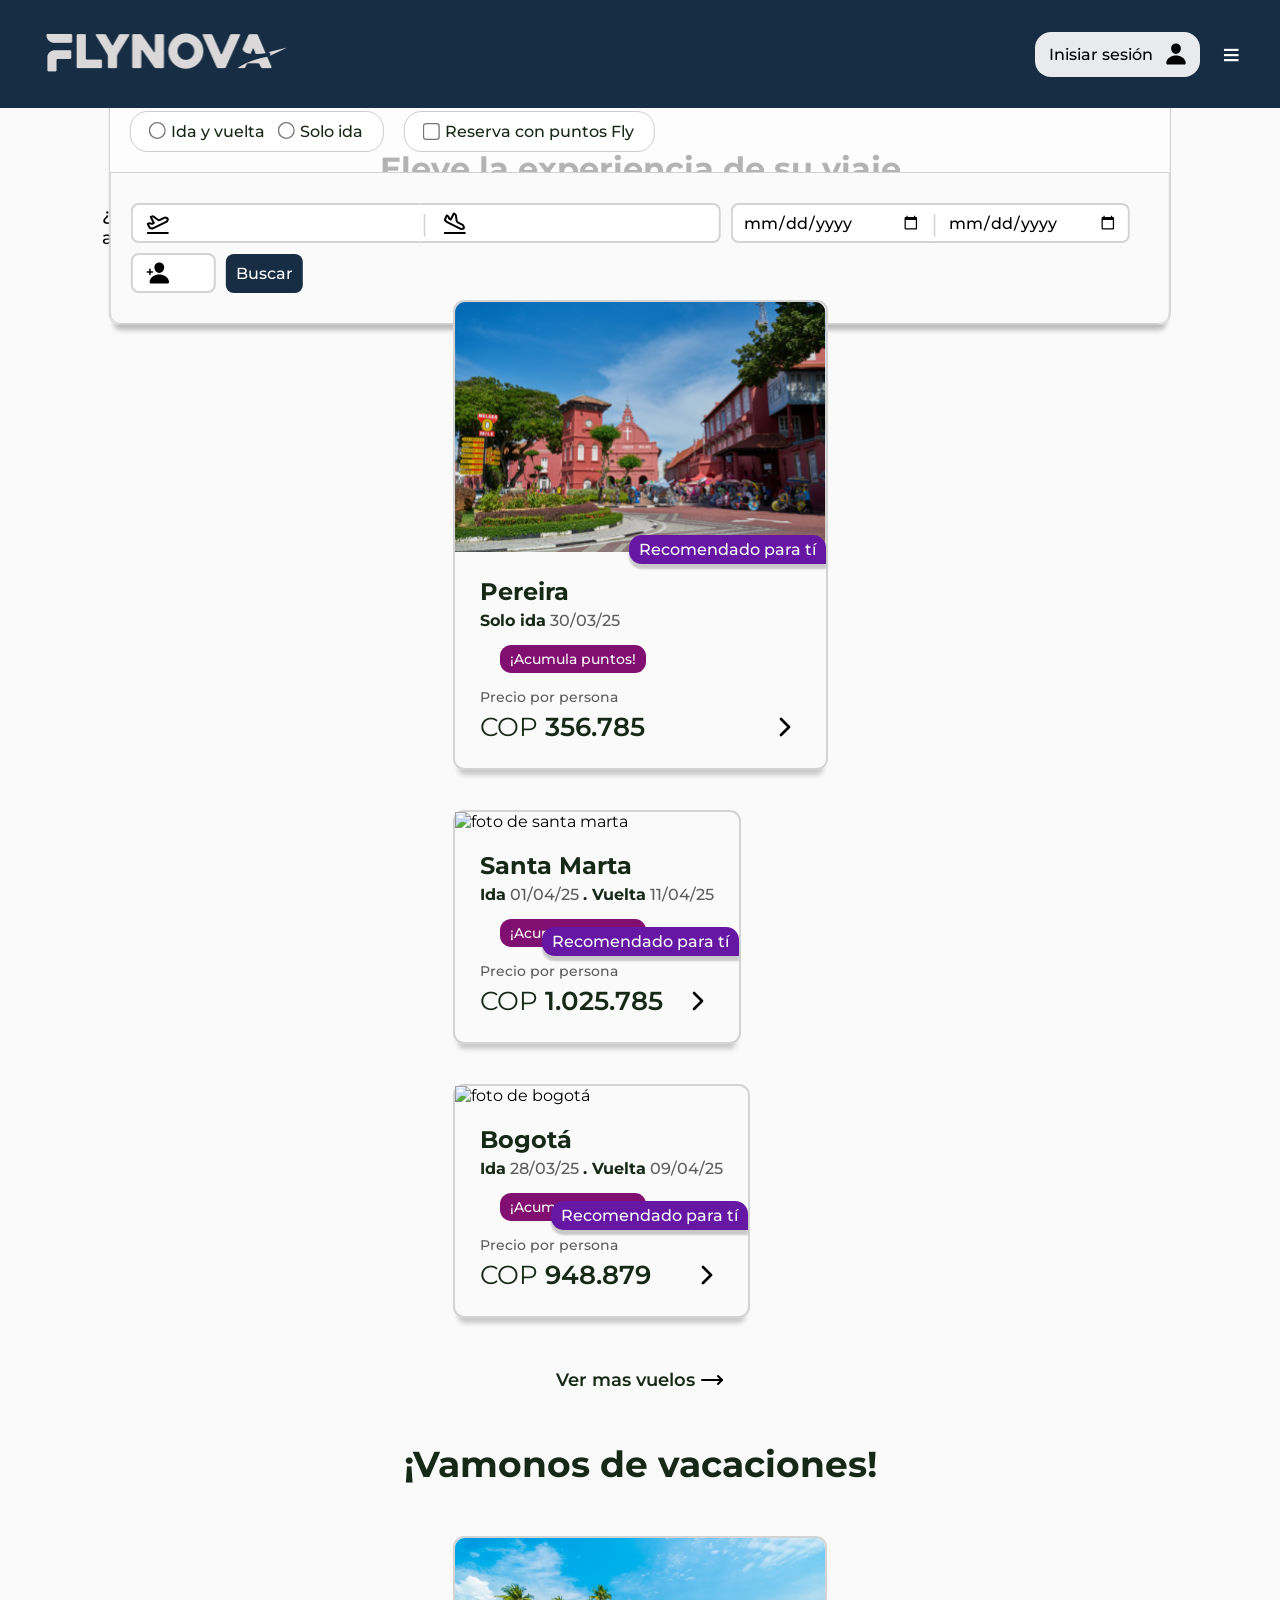
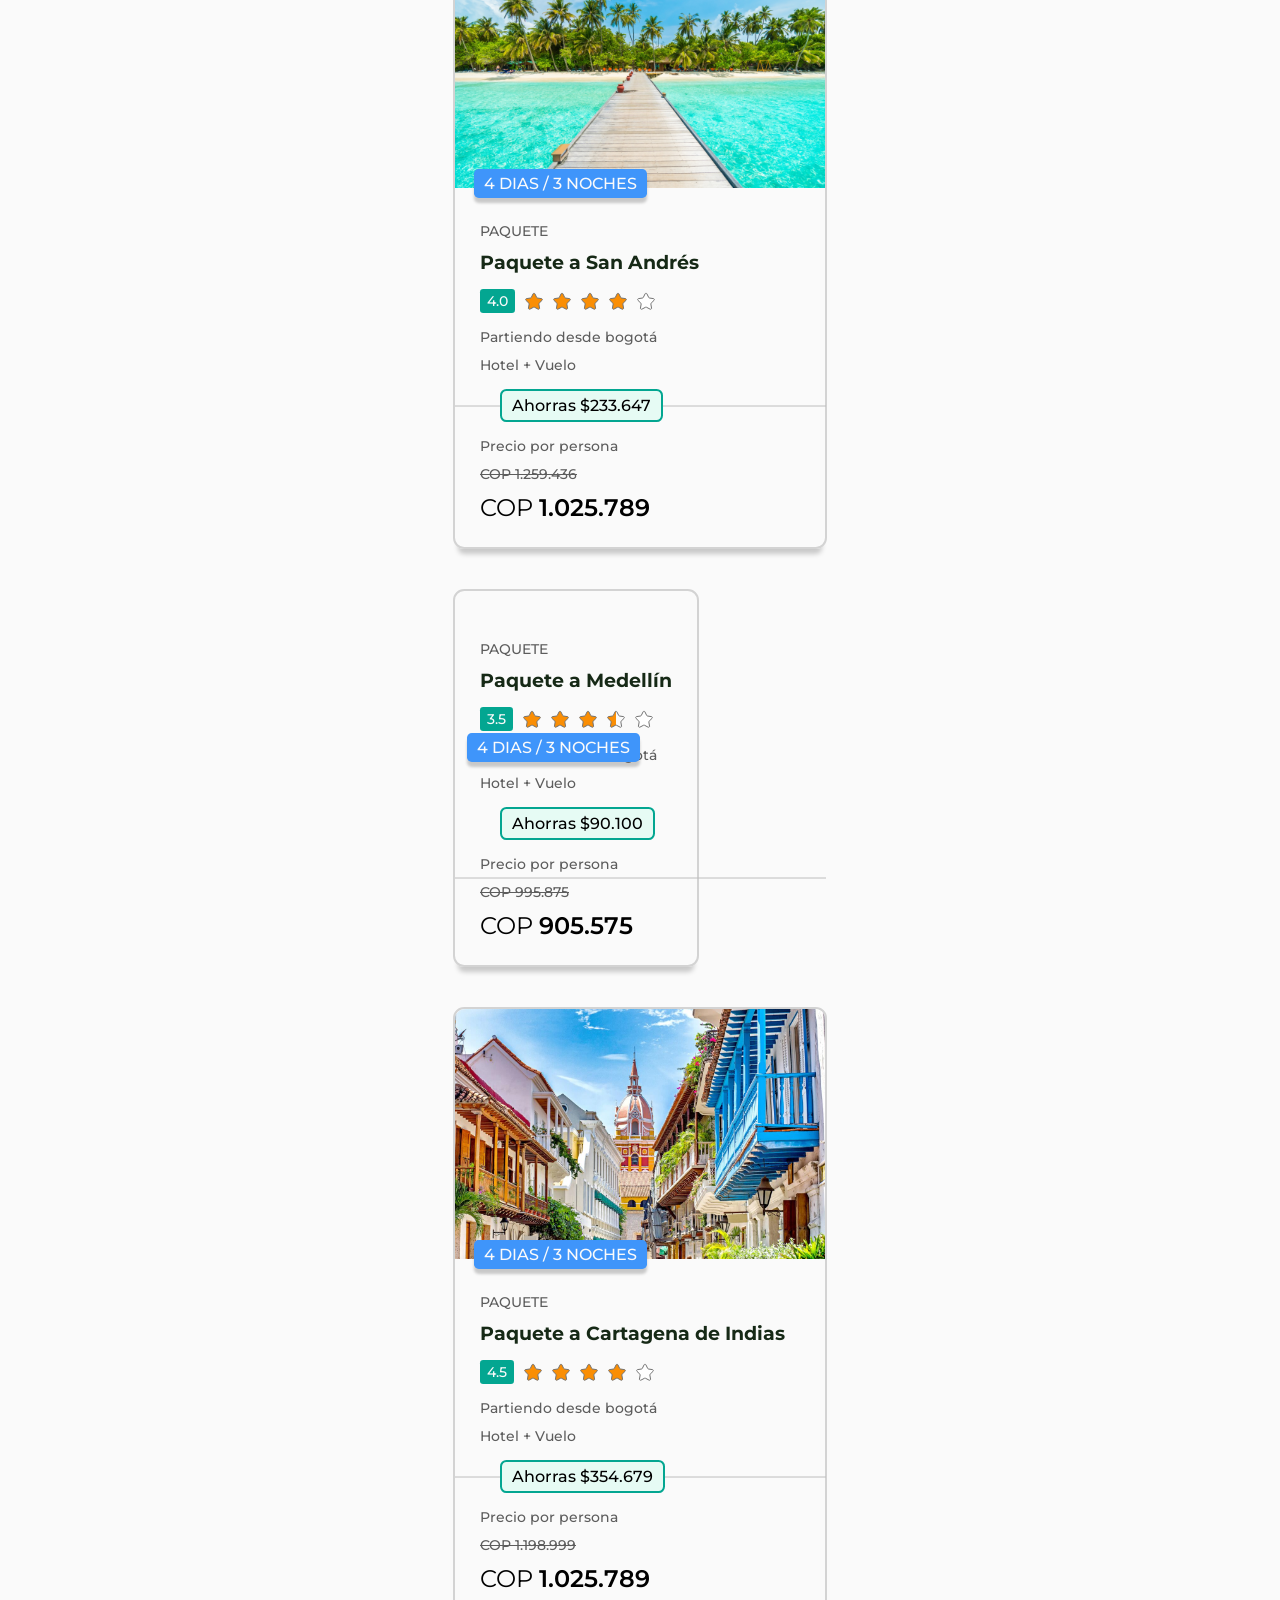
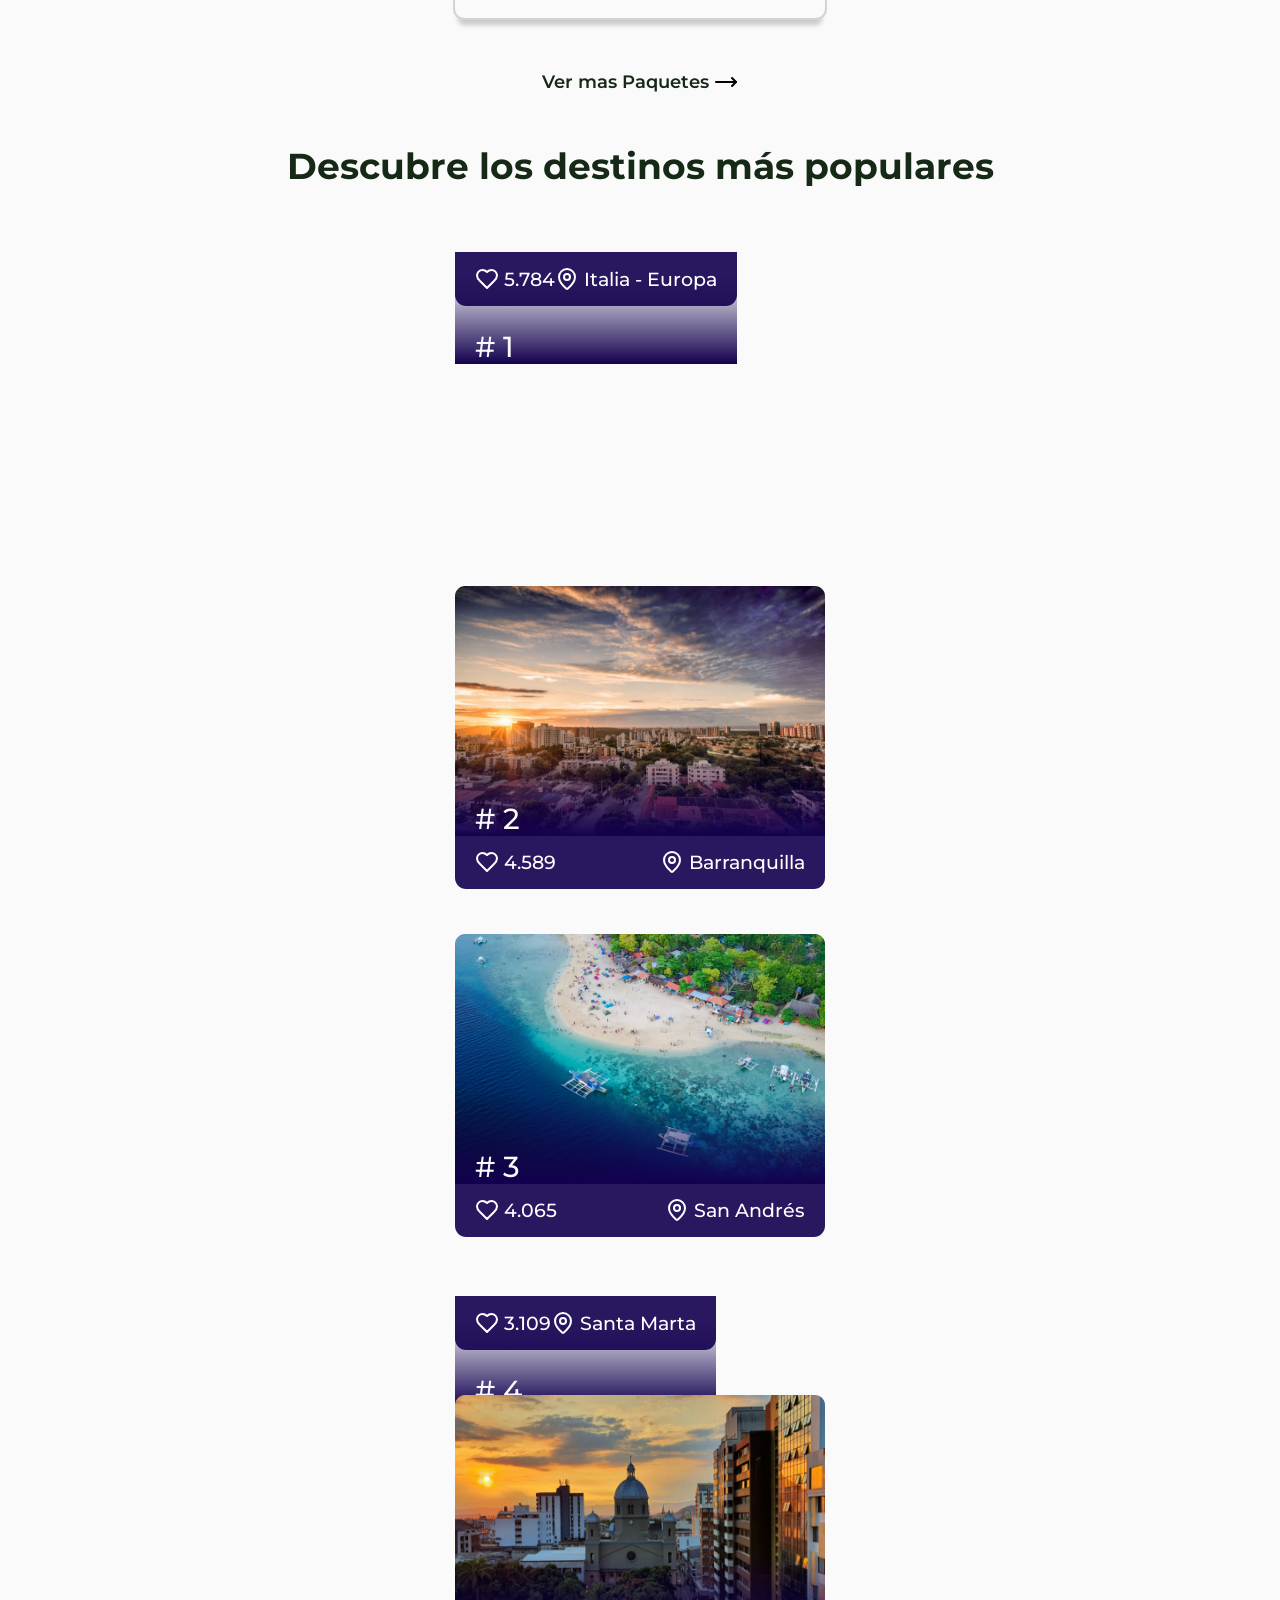
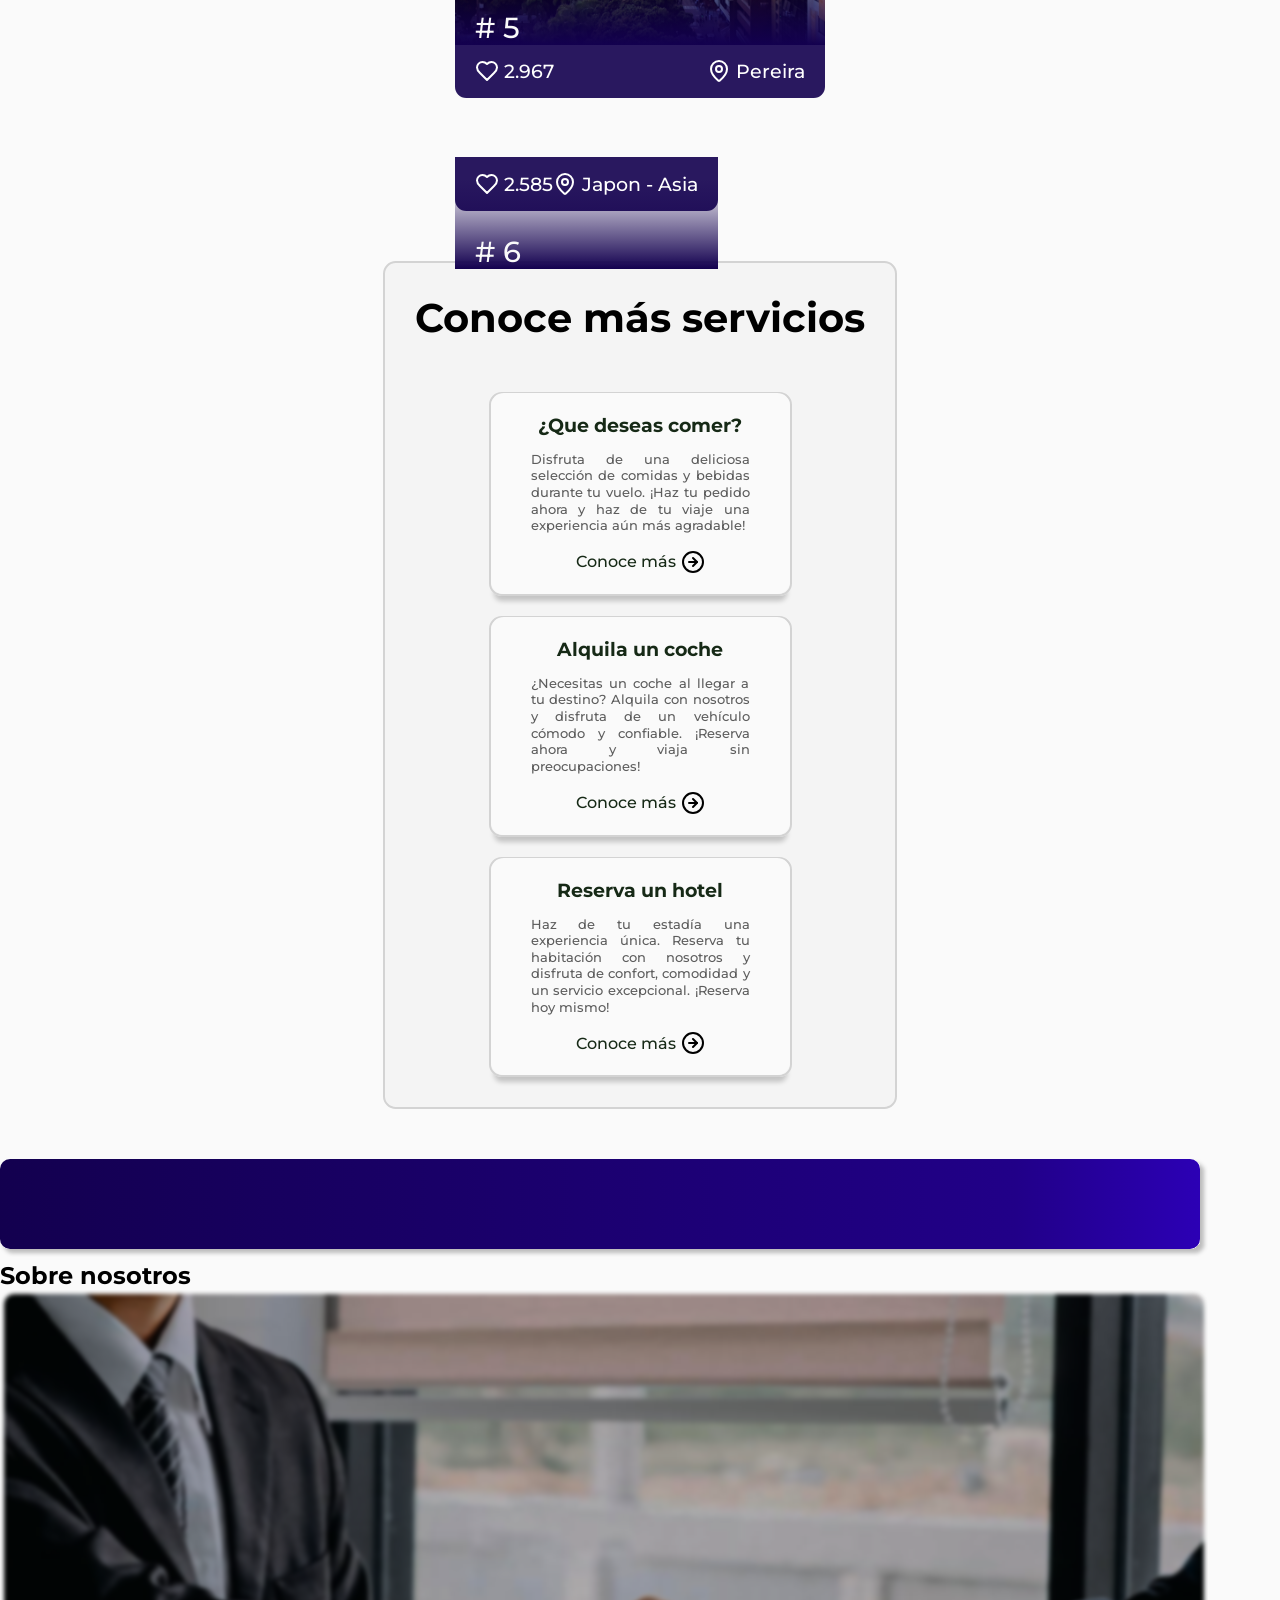
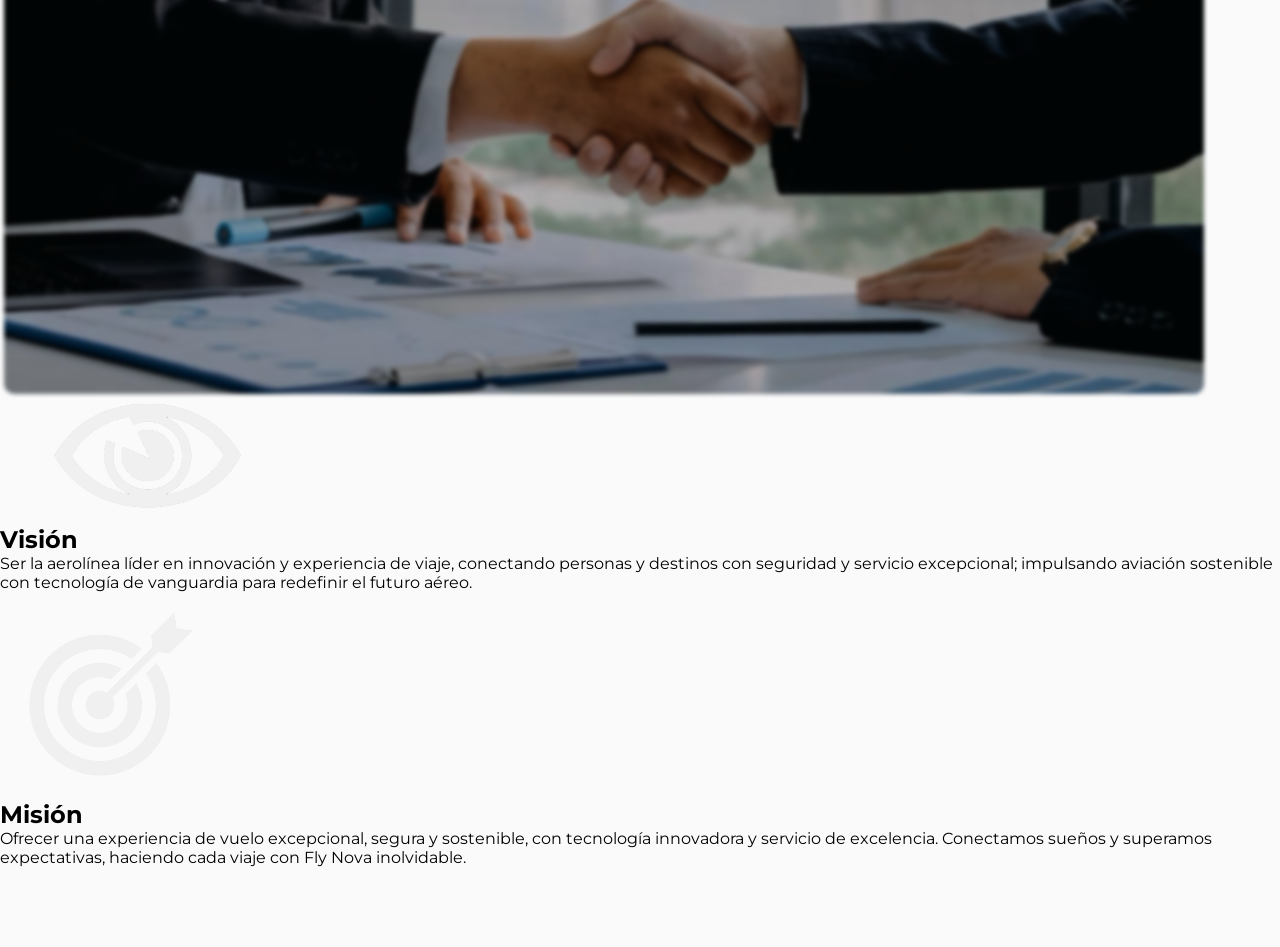
==== commit 3a8dc21a: "feat: agrega seccion (sobre nosotros) se agrega la estructura inicial de la seccion (sobre nosotros)" ====
--- a/index.html
+++ b/index.html
@@ -379,7 +379,7 @@
                     <div class="container-info-servicio">
                         <h3>Alquila un coche</h3>
                         <p>¿Necesitas un coche al llegar a tu destino? Alquila con nosotros y disfruta de un
-                                vehículo cómodo y confiable. ¡Reserva ahora y viaja sin preocupaciones!</p>
+                            vehículo cómodo y confiable. ¡Reserva ahora y viaja sin preocupaciones!</p>
                         <a href="">Conoce más <img src="Assets/index/iconos/next_circulo.svg" alt=""></a>
                     </div>
                 </div>
@@ -388,12 +388,37 @@
                     <div class="container-info-servicio">
                         <h3>Reserva un hotel</h3>
                         <p>Haz de tu estadía una experiencia única. Reserva tu habitación con nosotros y disfruta de
-                                confort, comodidad y un servicio excepcional. ¡Reserva hoy mismo!</p>
+                            confort, comodidad y un servicio excepcional. ¡Reserva hoy mismo!</p>
                         <a href="">Conoce más <img src="Assets/index/iconos/next_circulo.svg" alt=""></a>
                     </div>
                 </div>
             </div>
-
+        </section>
+
+        <section class="sobre-nosotros">
+            <div class="container-titulo-sobre-nosotros">
+                <img src="Assets/index/banner/Rectangulo-sobre-nosotros.svg" alt="">
+                <h2>Sobre nosotros</h2>
+            </div>
+            <div class="container-fondo-sobre-nosotros">
+                <img src="Assets/index/fondos/fonso_sobre_nosotros.svg" alt="">
+                <div class="container-info-vision">
+                    <img src="Assets/index/img/img_eye_vision_blanco.svg" alt="">
+                    <h2 class="vision">Visión</h2>
+                    <p class="parrafo-vision">Ser la aerolínea líder en innovación y experiencia de viaje, conectando personas y destinos con
+                        seguridad y servicio excepcional; impulsando aviación sostenible con tecnología de vanguardia
+                        para
+                        redefinir el futuro aéreo.</p>
+                </div>
+                <div class="container-info-mision">
+                    <img src="Assets/index/img/img_mision_blanco.svg" alt="">
+                    <h2 class="mision">Misión</h2>
+                    <p class="parrafo-mision">Ofrecer una experiencia de vuelo excepcional, segura y sostenible, con tecnología innovadora y
+                        servicio de excelencia. Conectamos sueños y superamos expectativas, haciendo cada viaje con Fly
+                        Nova
+                        inolvidable.</p>
+                </div>
+            </div>
         </section>
     </main>
 </body>
--- a/CSS/styles.css
+++ b/CSS/styles.css
@@ -883,6 +883,88 @@
     }
 }
 
+/* estilos de la sección de más servicios */
+.mas-servicios {
+    display: flex;
+    flex-direction: column;
+    align-items: center;
+    border: 2px solid #d3d3d3;
+    border-radius: 0.8rem;
+    padding: 30px;
+    gap: 50px;
+    width: fit-content;
+    background-color: rgba(217, 217, 217, 0.2);
+
+    /* tamaño del texto conoce más sercvicios */
+    h2 {
+        font-size: 2.5rem;
+    }
+
+    /* estilos del contenedor de los servicios con la azafata */
+    .container-servicios {
+        display: flex;
+        align-items: center;
+        gap: 20px;
+    }
+
+    /* estilos de cada banner de los servicios */
+    .servicio {
+        width: 303px;
+        border: 2px solid #d3d3d3;
+        border-radius: 0.8rem;
+        box-shadow: 0px 10px 5px -5px rgba(0, 0, 0, 0.2);
+    }
+}
+
+/* contenedor de la información de cada servicio */
+.container-info-servicio {
+    display: flex;
+    flex-direction: column;
+    align-items: center;
+    padding: 20px 40px;
+    gap: 15px;
+    border-radius: 0.8rem;
+    background-color: #fafafa;
+    position: relative;
+    z-index: 1;
+    margin-top: -20px;
+
+    /* tamaño y color del titulo de cada servicio */
+    h3 {
+        font-size: 1.2rem;
+        color: #162916;
+    }
+
+    /* estilos de los parrafos de la información de cada servicio */
+    p {
+        text-align: justify;
+        font-size: 0.8rem;
+        line-height: 1.3;
+        color: #5d5d5d;
+        font-weight: 500;
+    }
+
+    /* estilos del enlace de ver más servicios */
+    a {
+        display: flex;
+        align-items: center;
+        gap: 5px;
+        text-decoration: none;
+        color: #162916;
+        font-weight: 500;
+        transition: 0.2s;
+    }
+
+    /* efecto hover del enlace */
+    a:hover {
+        text-shadow: 0 3px 3px rgba(0, 0, 0, 0.1);
+        text-decoration: underline;
+        transform: translateY(-1px);
+        font-weight: 600;
+    }
+}
+
+
 /* RESPONSIVE */
 
 @media(max-width: 1350px) {
@@ -1008,9 +1090,18 @@
     }
 
     /* SECCION DE NO TE LIMITES */
-        /* SECCION NO TE LIMITES */
+    /* SECCION NO TE LIMITES */
     .container-banner-no-te-limites,
     .container-no-te-limites {
+        display: none;
+    }
+
+    /* SECCION MAS SERVICIOS */
+    .container-servicios {
+        flex-direction: column;
+    }
+
+    .azafata{
         display: none;
     }
 
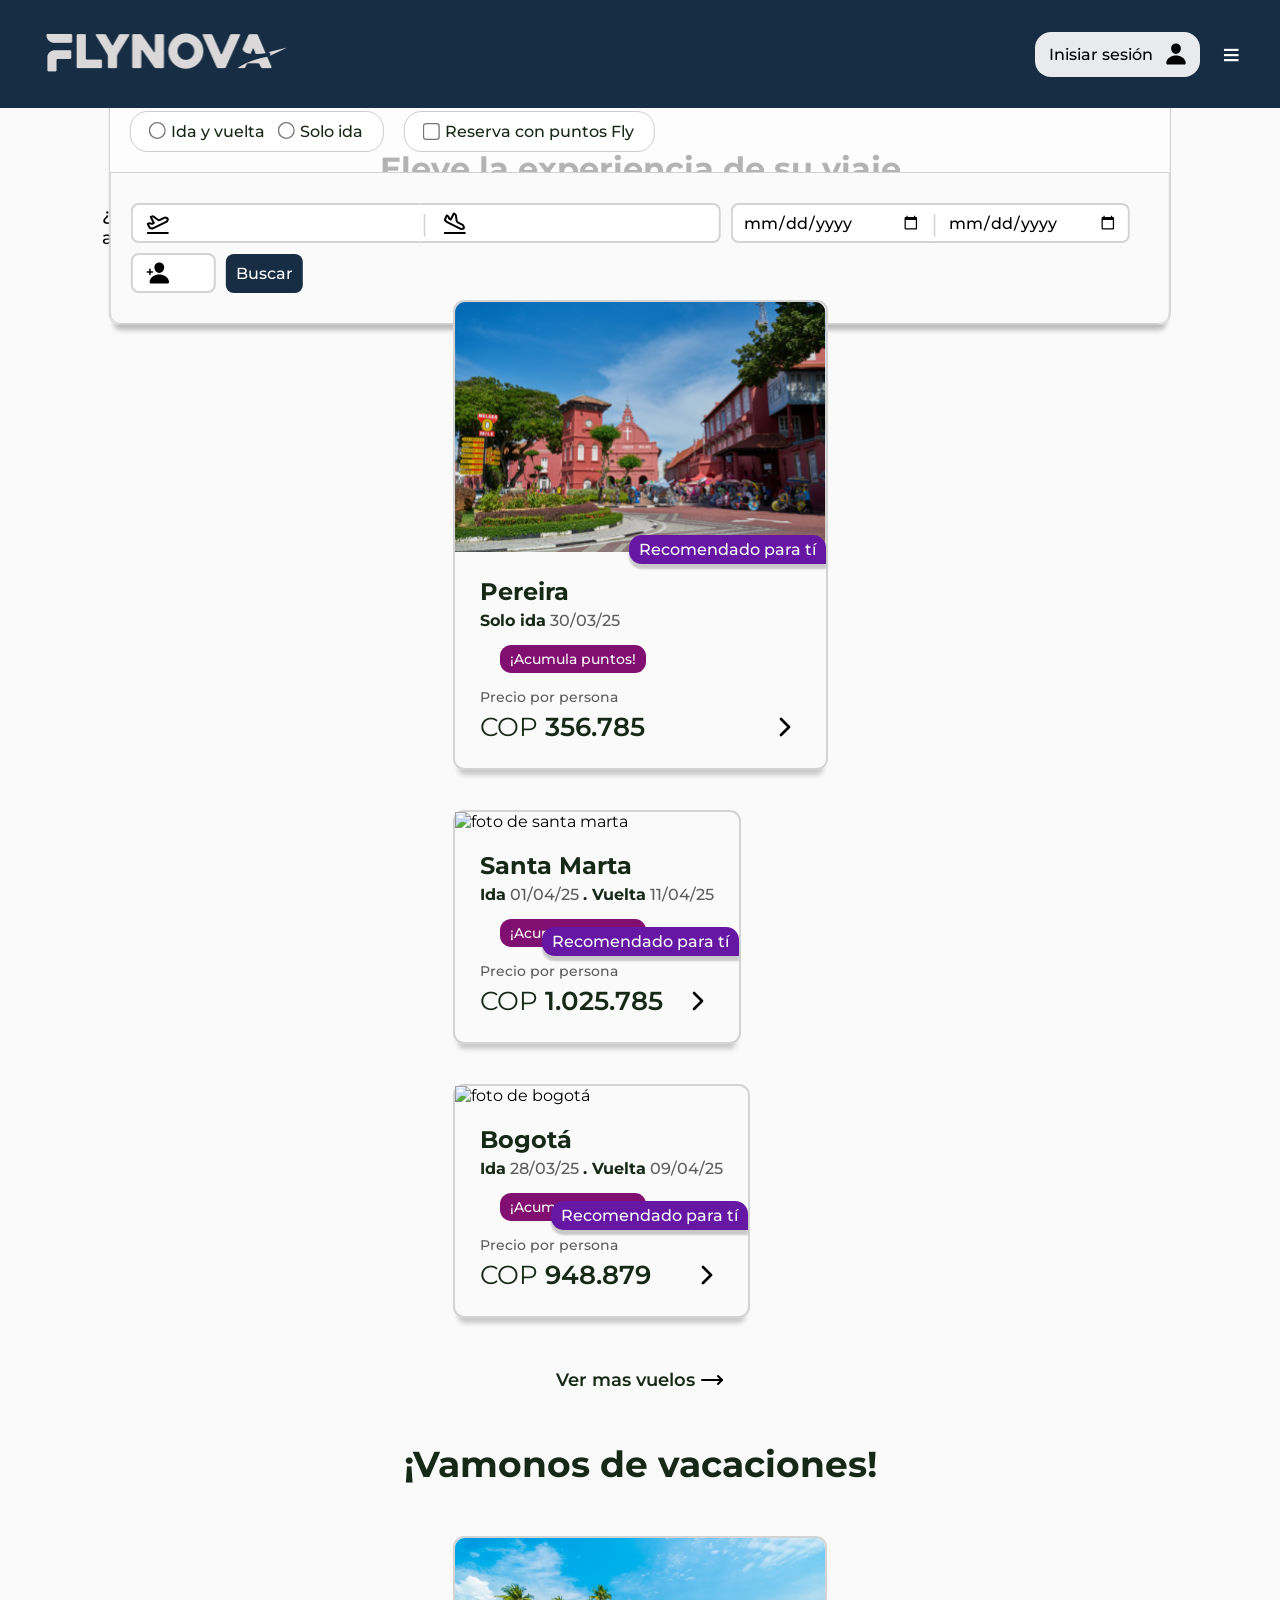
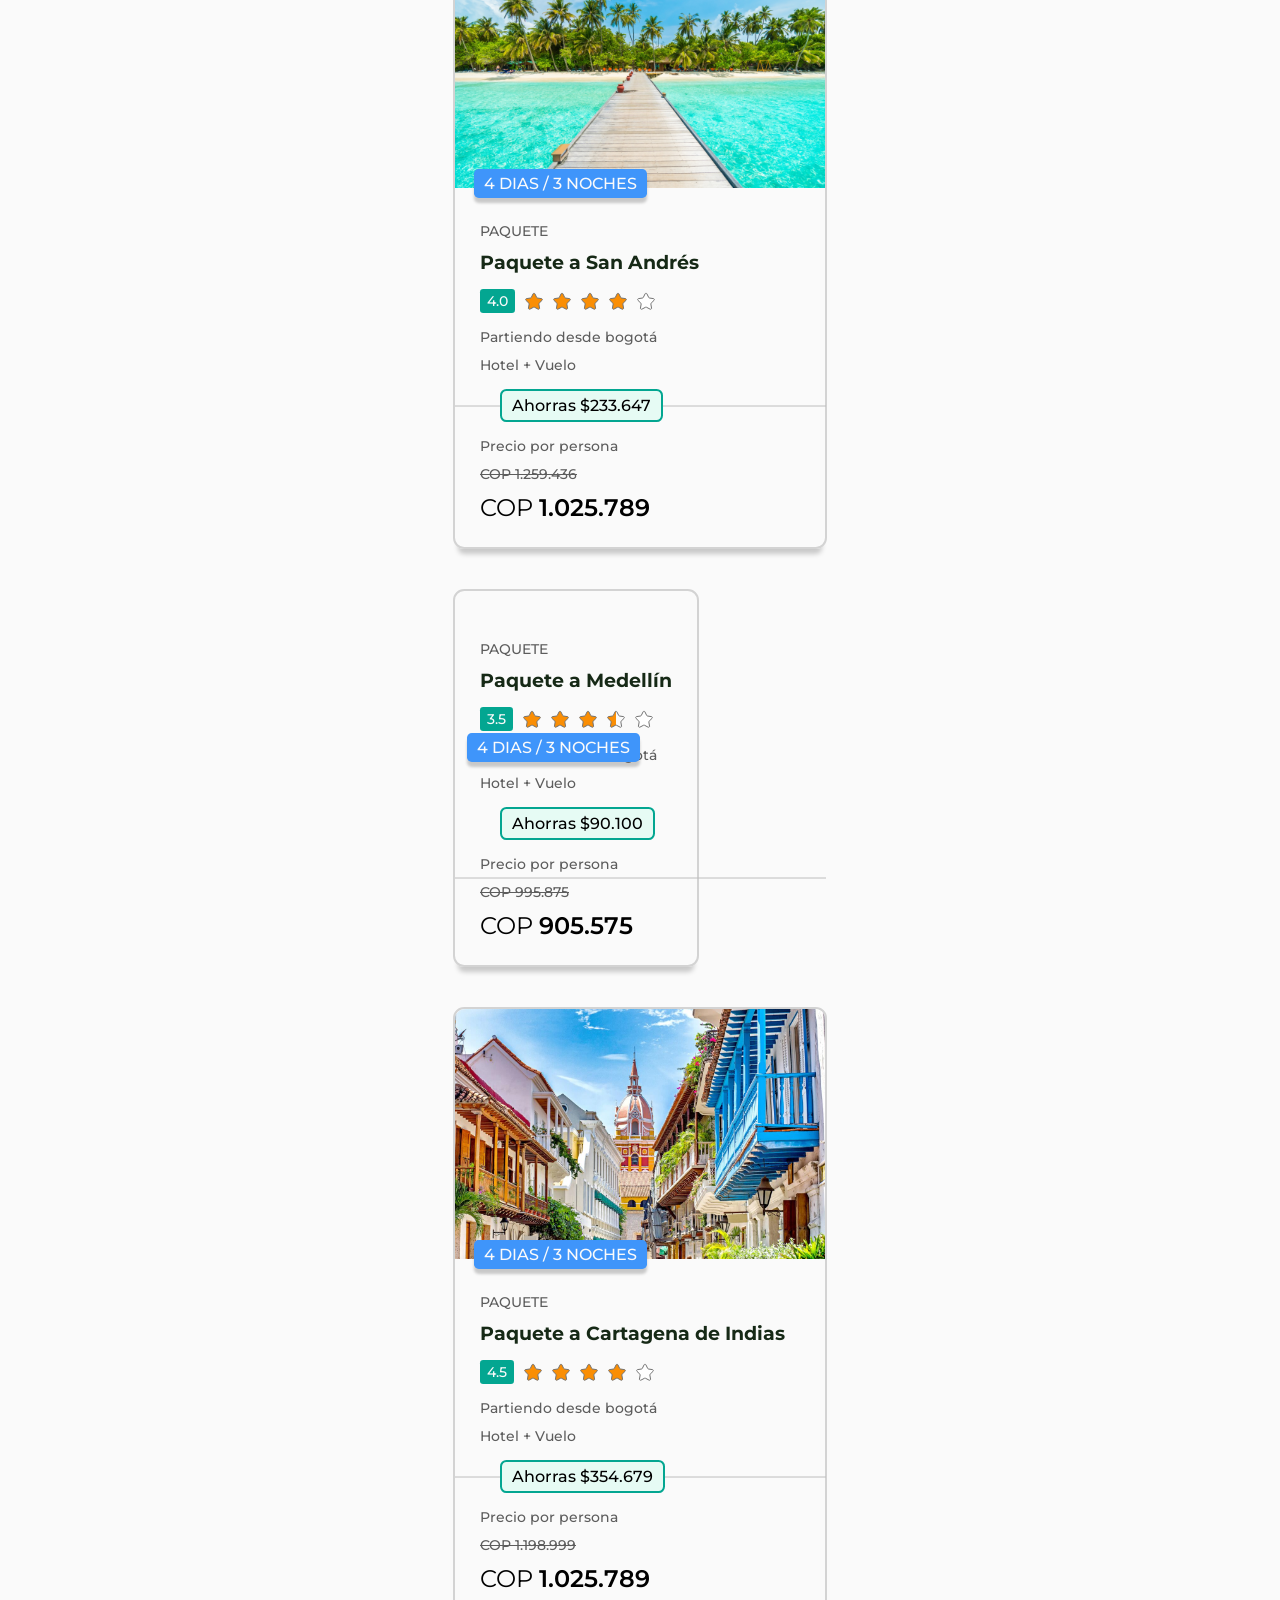
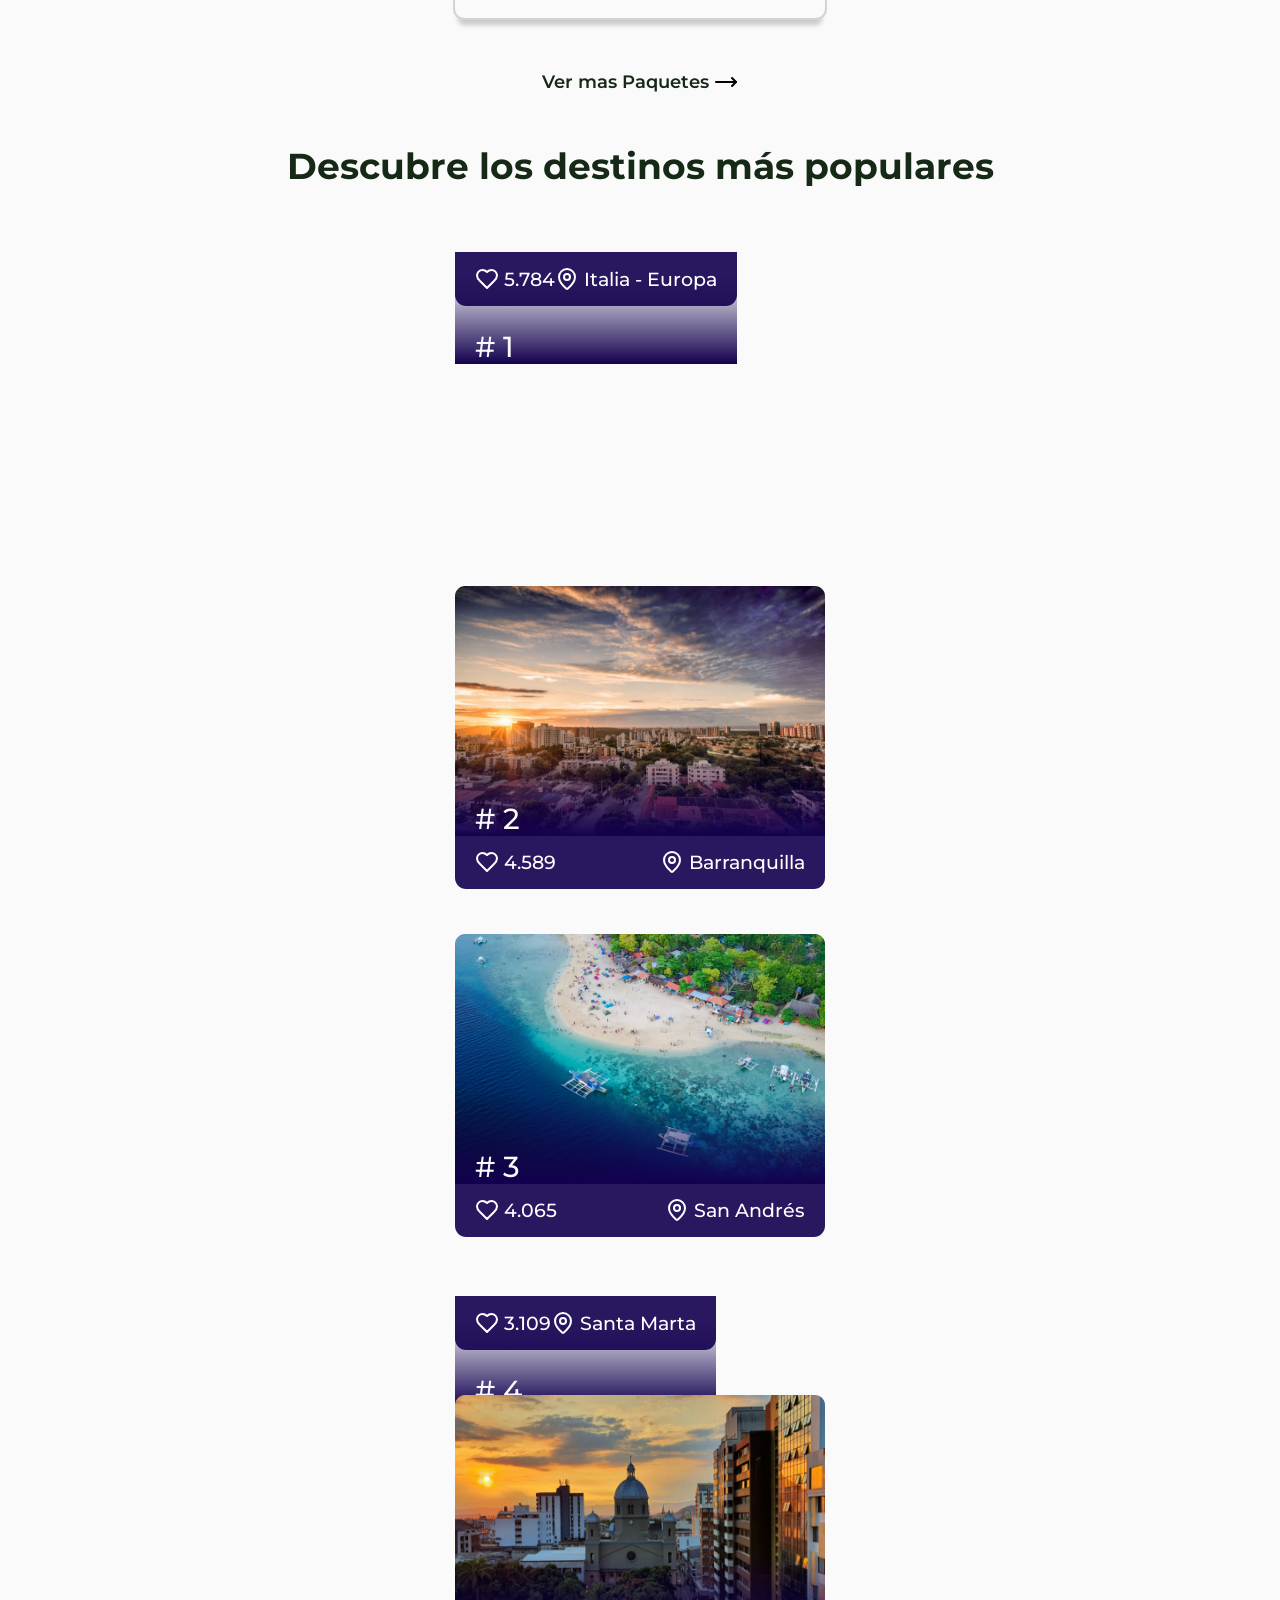
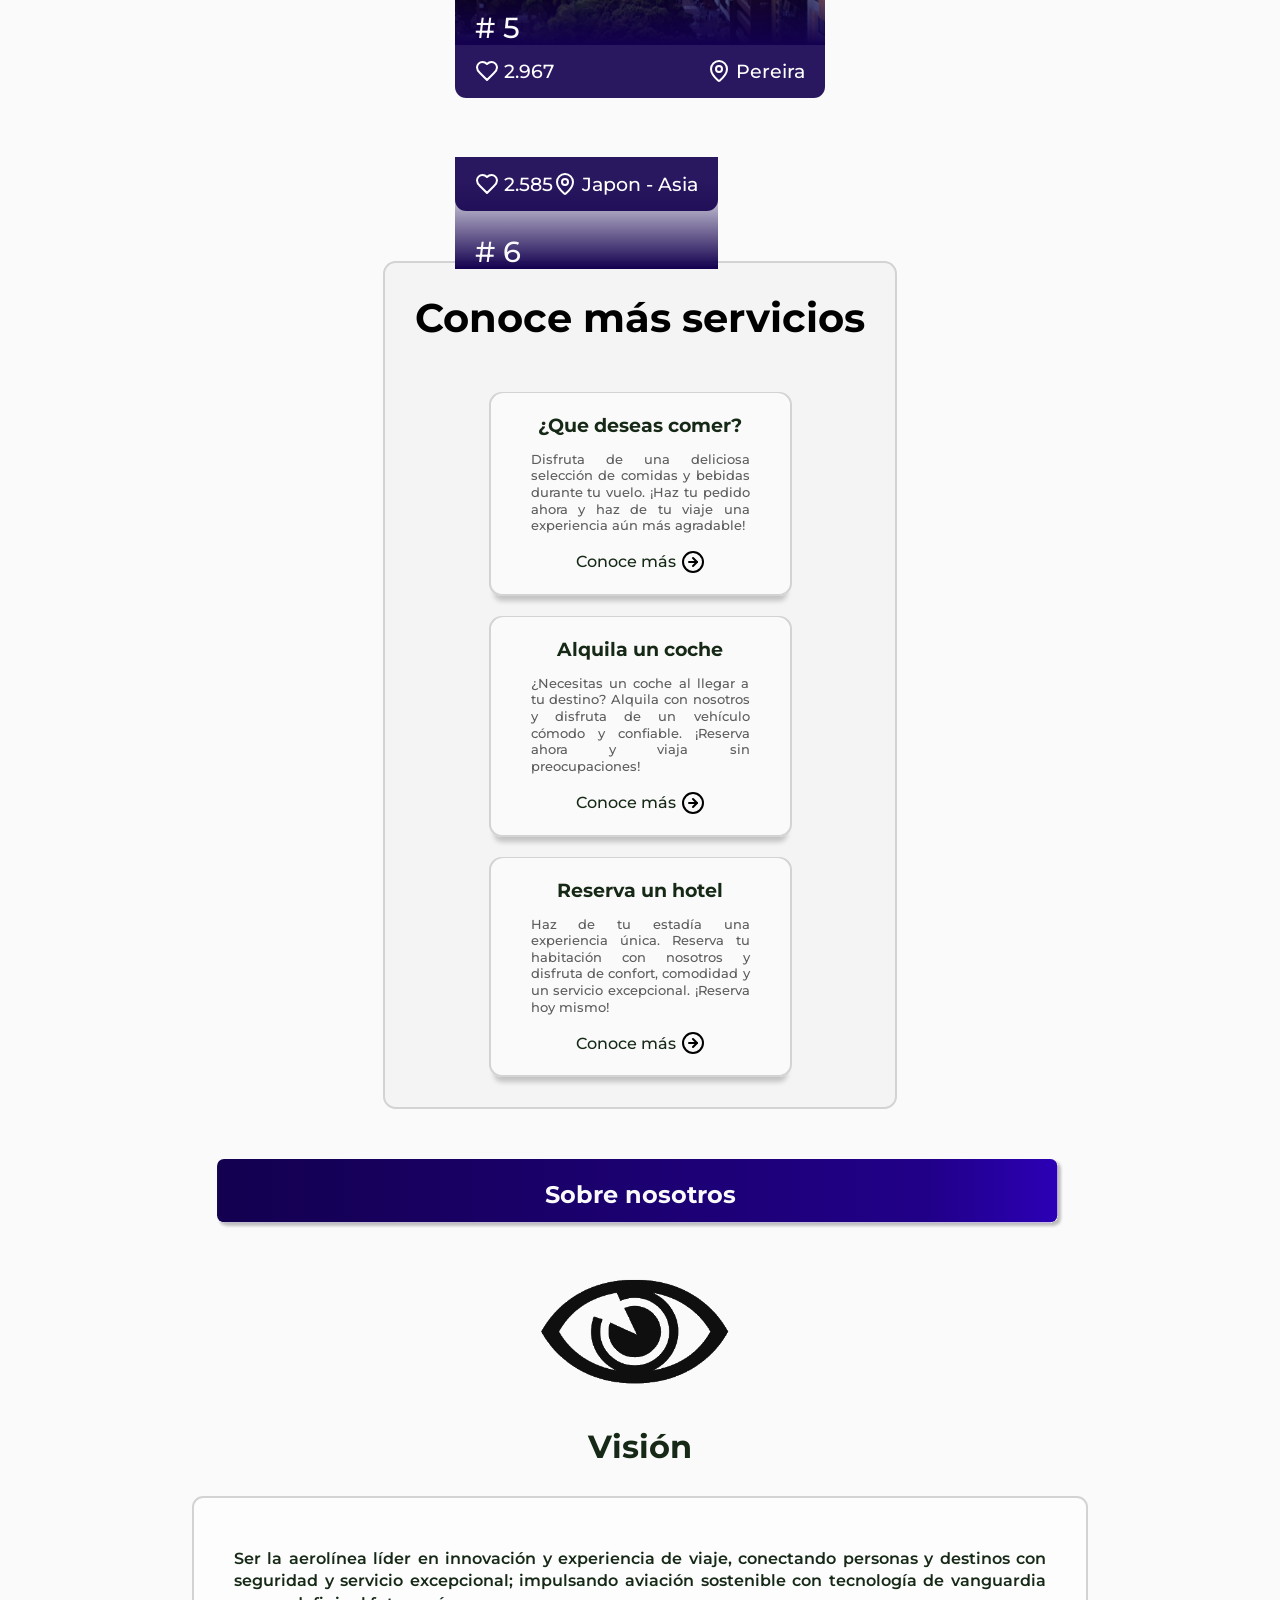
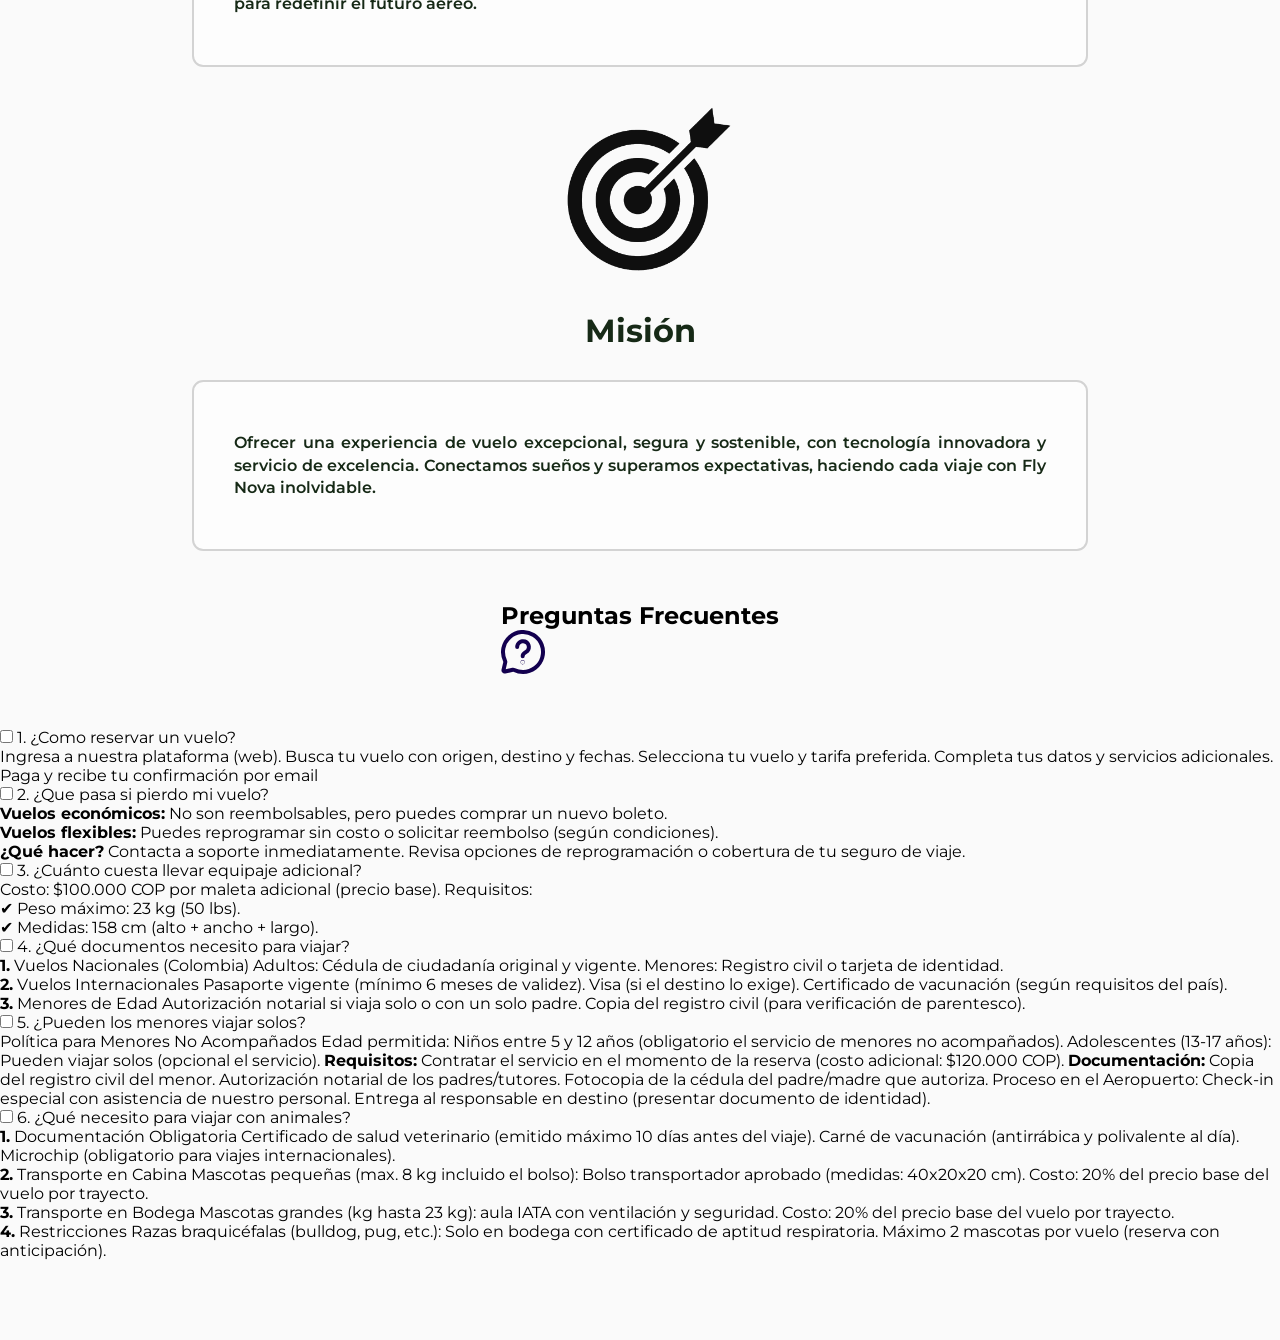
==== commit dfe8b22e: "feat: agrega sección de de preguntas frecuentes" ====
--- a/index.html
+++ b/index.html
@@ -405,7 +405,8 @@
                 <div class="container-info-vision">
                     <img src="Assets/index/img/img_eye_vision_blanco.svg" alt="">
                     <h2 class="vision">Visión</h2>
-                    <p class="parrafo-vision">Ser la aerolínea líder en innovación y experiencia de viaje, conectando personas y destinos con
+                    <p class="parrafo-vision">Ser la aerolínea líder en innovación y experiencia de viaje, conectando
+                        personas y destinos con
                         seguridad y servicio excepcional; impulsando aviación sostenible con tecnología de vanguardia
                         para
                         redefinir el futuro aéreo.</p>
@@ -413,13 +414,128 @@
                 <div class="container-info-mision">
                     <img src="Assets/index/img/img_mision_blanco.svg" alt="">
                     <h2 class="mision">Misión</h2>
-                    <p class="parrafo-mision">Ofrecer una experiencia de vuelo excepcional, segura y sostenible, con tecnología innovadora y
+                    <p class="parrafo-mision">Ofrecer una experiencia de vuelo excepcional, segura y sostenible, con
+                        tecnología innovadora y
                         servicio de excelencia. Conectamos sueños y superamos expectativas, haciendo cada viaje con Fly
                         Nova
                         inolvidable.</p>
                 </div>
             </div>
         </section>
+
+        <div class="container-subtitulo-preguntas-frecuentes">
+            <h2>Preguntas Frecuentes</h2>
+            <img src="Assets/index/iconos/preguntas.svg" alt="">
+        </div>
+
+        <section class="preguntas-frecuentes">
+            <ul class="acordeon">
+                <li>
+                    <input type="checkbox" id="primero">
+                    <label for="primero">1. ¿Como reservar un vuelo?</label>
+                    <div class="contenedor">
+                        <p>
+                            Ingresa a nuestra plataforma (web).
+                            Busca tu vuelo con origen, destino y fechas.
+                            Selecciona tu vuelo y tarifa preferida.
+                            Completa tus datos y servicios adicionales.
+                            Paga y recibe tu confirmación por email
+                        </p>
+                    </div>
+                </li>
+                <li>
+                    <input type="checkbox" id="segundo">
+                    <label for="segundo">2. ¿Que pasa si pierdo mi vuelo?</label>
+                    <div class="contenedor">
+                        <p>
+                            <strong>Vuelos económicos:</strong> No son reembolsables, pero puedes comprar un nuevo
+                            boleto.
+                            <br>
+                            <strong>Vuelos flexibles:</strong> Puedes reprogramar sin costo o solicitar reembolso (según
+                            condiciones). <br>
+                            <strong>¿Qué hacer?</strong>
+                            Contacta a soporte inmediatamente.
+                            Revisa opciones de reprogramación o cobertura de tu seguro de viaje.
+                        </p>
+                    </div>
+                </li>
+                <li>
+                    <input type="checkbox" id="tercero">
+                    <label for="tercero">3. ¿Cuánto cuesta llevar equipaje adicional?</label>
+                    <div class="contenedor">
+                        <p>
+                            Costo:
+                            $100.000 COP por maleta adicional (precio base).
+                            Requisitos: <br>
+                            ✔ Peso máximo: 23 kg (50 lbs). <br>
+                            ✔ Medidas: 158 cm (alto + ancho + largo).
+                        </p>
+                    </div>
+                </li>
+                <li>
+                    <input type="checkbox" id="cuarto">
+                    <label for="cuarto">4. ¿Qué documentos necesito para viajar?</label>
+                    <div class="contenedor">
+                        <p>
+                            <strong>1.</strong> Vuelos Nacionales (Colombia)
+                            Adultos: Cédula de ciudadanía original y vigente.
+                            Menores: Registro civil o tarjeta de identidad. <br>
+                            <strong>2.</strong> Vuelos Internacionales
+                            Pasaporte vigente (mínimo 6 meses de validez).
+                            Visa (si el destino lo exige).
+                            Certificado de vacunación (según requisitos del país). <br>
+                            <strong>3.</strong> Menores de Edad
+                            Autorización notarial si viaja solo o con un solo padre.
+                            Copia del registro civil (para verificación de parentesco).
+                        </p>
+                    </div>
+                </li>
+                <li>
+                    <input type="checkbox" id="quinta">
+                    <label for="quinta">5. ¿Pueden los menores viajar solos?</label>
+                    <div class="contenedor">
+                        <p>
+                            Política para Menores No Acompañados
+                            Edad permitida: Niños entre 5 y 12 años (obligatorio el servicio de menores no acompañados).
+                            Adolescentes (13-17 años): Pueden viajar solos (opcional el servicio).
+                            <strong>Requisitos:</strong>
+                            Contratar el servicio en el momento de la reserva (costo adicional: $120.000 COP).
+                            <strong>Documentación:</strong>
+                            Copia del registro civil del menor.
+                            Autorización notarial de los padres/tutores.
+                            Fotocopia de la cédula del padre/madre que autoriza.
+                            Proceso en el Aeropuerto:
+                            Check-in especial con asistencia de nuestro personal.
+                            Entrega al responsable en destino (presentar documento de identidad).
+                        </p>
+                    </div>
+                </li>
+                <li>
+                    <input type="checkbox" id="sexta">
+                    <label for="sexta">6. ¿Qué necesito para viajar con animales?</label>
+                    <div class="contenedor">
+                        <p>
+                            <strong>1.</strong> Documentación Obligatoria
+                            Certificado de salud veterinario (emitido máximo 10 días antes del viaje).
+                            Carné de vacunación (antirrábica y polivalente al día).
+                            Microchip (obligatorio para viajes internacionales). <br>
+                            <strong>2.</strong> Transporte en Cabina
+                            Mascotas pequeñas (max. 8 kg incluido el bolso):
+                            Bolso transportador aprobado (medidas: 40x20x20 cm).
+                            Costo: 20% del precio base del vuelo por trayecto. <br>
+                            <strong>3.</strong> Transporte en Bodega
+                            Mascotas grandes (kg hasta 23 kg):
+                            aula IATA con ventilación y seguridad.
+                            Costo: 20% del precio base del vuelo por trayecto. <br>
+                            <strong>4.</strong> Restricciones
+                            Razas braquicéfalas (bulldog, pug, etc.): Solo en bodega con certificado de aptitud
+                            respiratoria.
+                            Máximo 2 mascotas por vuelo (reserva con anticipación).
+                        </p>
+                    </div>
+                </li>
+            </ul>
+        </section>
     </main>
 </body>
 
--- a/CSS/styles.css
+++ b/CSS/styles.css
@@ -964,6 +964,101 @@
     }
 }
 
+/* seccion de sobre nosotros */
+.sobre-nosotros {
+    display: flex;
+    flex-direction: column;
+    align-items: center;
+    gap: 30px;
+}
+
+/* contenedor del titulo sobre nosotros */
+.container-titulo-sobre-nosotros {
+    position: relative;
+    width: fit-content;
+    display: flex;
+    justify-content: center;
+
+    img {
+        width: 100%;
+    }
+
+    /* estilos y posición del titulo sobre nosotros */
+    h2 {
+        color: #fafafa;
+        font-weight: 700;
+        font-size: 3rem;
+        position: absolute;
+        top: 50%;
+        left: 50%;
+        transform: translate(-50%, -50%);
+    }
+}
+
+/* contenedor de la imagen del fondo de mision y visión */
+.container-fondo-sobre-nosotros {
+    position: relative;
+
+    /* estilos del contendor de la información de vision */
+    .container-info-vision {
+        margin-top: 65px;
+        display: flex;
+        flex-direction: column;
+        align-items: center;
+        gap: 30px;
+        position: absolute;
+        width: 40%;
+        top: 10%;
+        left: 5%;
+        color: white;
+
+        /* tamaño del titulo vision */
+        .vision {
+            font-size: 2rem;
+        }
+
+        /* estilos del parrafo de vision */
+        .parrafo-vision {
+            color: #162916;
+            background-color: rgba(255, 255, 255, 0.7);
+            padding: 50px 40px;
+            border-radius: 0.7rem;
+            text-align: justify;
+            line-height: 1.4;
+            font-weight: 600;
+        }
+    }
+
+    /* estilos de la información del contenedor de mision */
+    .container-info-mision {
+        display: flex;
+        flex-direction: column;
+        align-items: center;
+        gap: 10px;
+        position: absolute;
+        width: 40%;
+        top: 10%;
+        right: 5%;
+        color: white;
+
+        /* tamaño y separación del titulo de mision */
+        .mision {
+            font-size: 2rem;
+            margin-bottom: 20px;
+        }
+
+        /* estilos del parrafo de información de mision */
+        .parrafo-mision {
+            color: #162916;
+            background-color: rgba(255, 255, 255, 0.7);
+            padding: 50px 40px;
+            border-radius: 0.7rem;
+            text-align: justify;
+            line-height: 1.4;
+            font-weight: 600;
+        }
+    }
+}
 
 /* RESPONSIVE */
 
@@ -1101,10 +1196,102 @@
         flex-direction: column;
     }
 
-    .azafata{
+    .azafata {
         display: none;
     }
 
+    /* SECCION SOBRE NOSOTROS */
+    .container-fondo-sobre-nosotros {
+        display: flex;
+        align-items: center;
+        flex-direction: column;
+
+        >img {
+            display: none;
+        }
+
+        .container-info-vision {
+            margin-top: 20px;
+            display: flex;
+            flex-direction: column;
+            align-items: center;
+            gap: 30px;
+            width: 70%;
+            position: static;
+            color: white;
+
+            img {
+                filter: invert(100%);
+            }
+
+            /* tamaño del titulo vision */
+            .vision {
+                font-size: 2rem;
+                color: #162916;
+            }
+
+            /* estilos del parrafo de vision */
+            .parrafo-vision {
+                color: #162916;
+                background-color: rgba(255, 255, 255, 0.7);
+                border: 2px solid #d3d3d3;
+                padding: 50px 40px;
+                border-radius: 0.7rem;
+                text-align: justify;
+                line-height: 1.4;
+                font-weight: 600;
+            }
+        }
+
+        /* estilos de la información del contenedor de mision */
+        .container-info-mision {
+            margin-top: 20px;
+            display: flex;
+            flex-direction: column;
+            align-items: center;
+            width: 70%;
+            gap: 10px;
+            position: static;
+            color: white;
+
+            img {
+                filter: invert(100%);
+            }
+
+            /* tamaño y separación del titulo de mision */
+            .mision {
+                font-size: 2rem;
+                color: #162916;
+                margin-top: 10px;
+                margin-bottom: 20px;
+            }
+
+            /* estilos del parrafo de información de mision */
+            .parrafo-mision {
+                color: #162916;
+                background-color: rgba(255, 255, 255, 0.7);
+                border: 2px solid #d3d3d3;
+                padding: 50px 40px;
+                border-radius: 0.7rem;
+                text-align: justify;
+                line-height: 1.4;
+                font-weight: 600;
+            }
+        }
+    }
+
+    .container-titulo-sobre-nosotros {
+        justify-content: center;
+
+        img {
+            width: 70%;
+        }
+
+        /* estilos y posición del titulo sobre nosotros */
+        h2 {
+            font-size: 1.5rem;
+        }
+    }
 }
 
 
@@ -1217,4 +1404,32 @@
     .ocultar_ciudad {
         display: none;
     }
+
+    /* SECCION DE MAS SERVICIOS */
+    .mas-servicios h2 {
+        font-size: 1.7rem;
+    }
+
+    /* SECCION SOBRE NOSOTROS */
+    .container-titulo-sobre-nosotros {
+
+        img{
+            width: 100%;
+        }
+        /* estilos y posición del titulo sobre nosotros */
+        h2 {
+            font-size: 1.1rem;
+        }
+    }
+
+    .container-fondo-sobre-nosotros {
+        .container-info-vision {
+            width: 100%;
+        }
+
+        /* estilos de la información del contenedor de mision */
+        .container-info-mision {
+            width: 100%;
+        }
+    }
 }
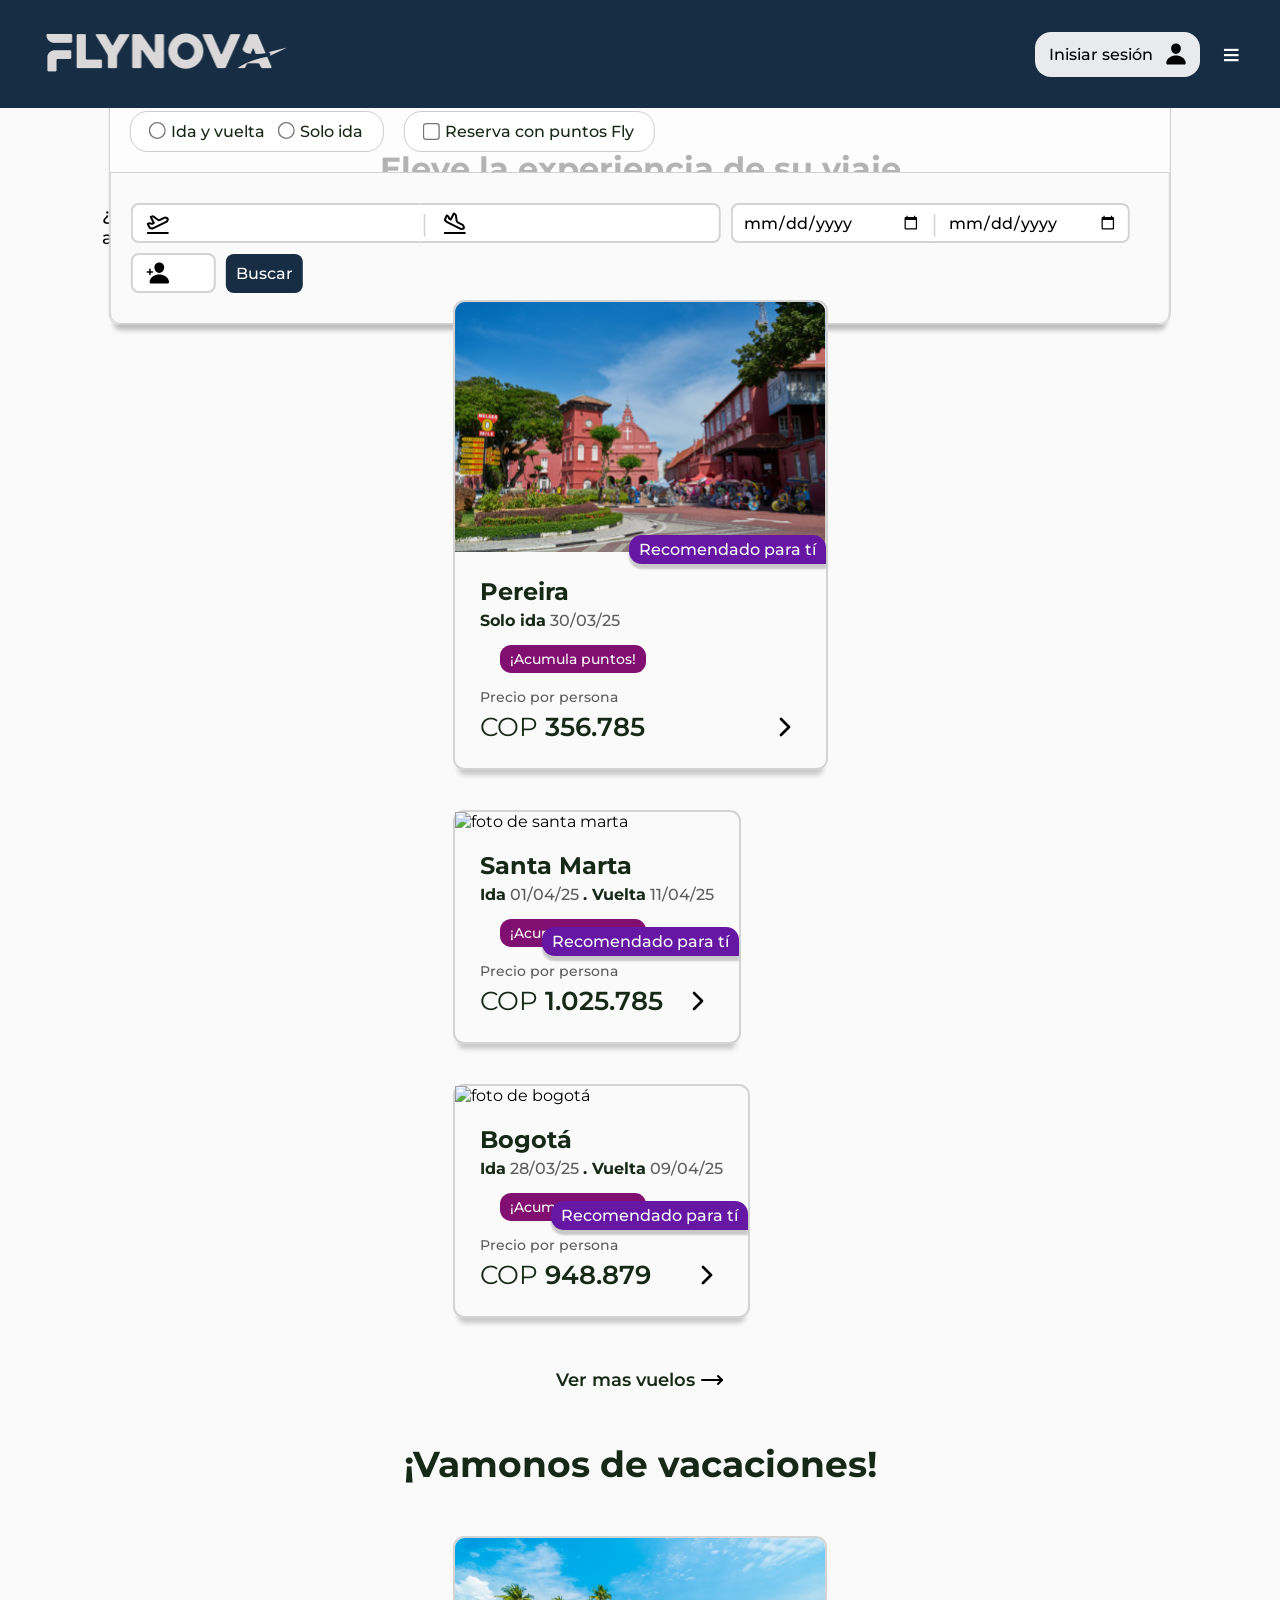
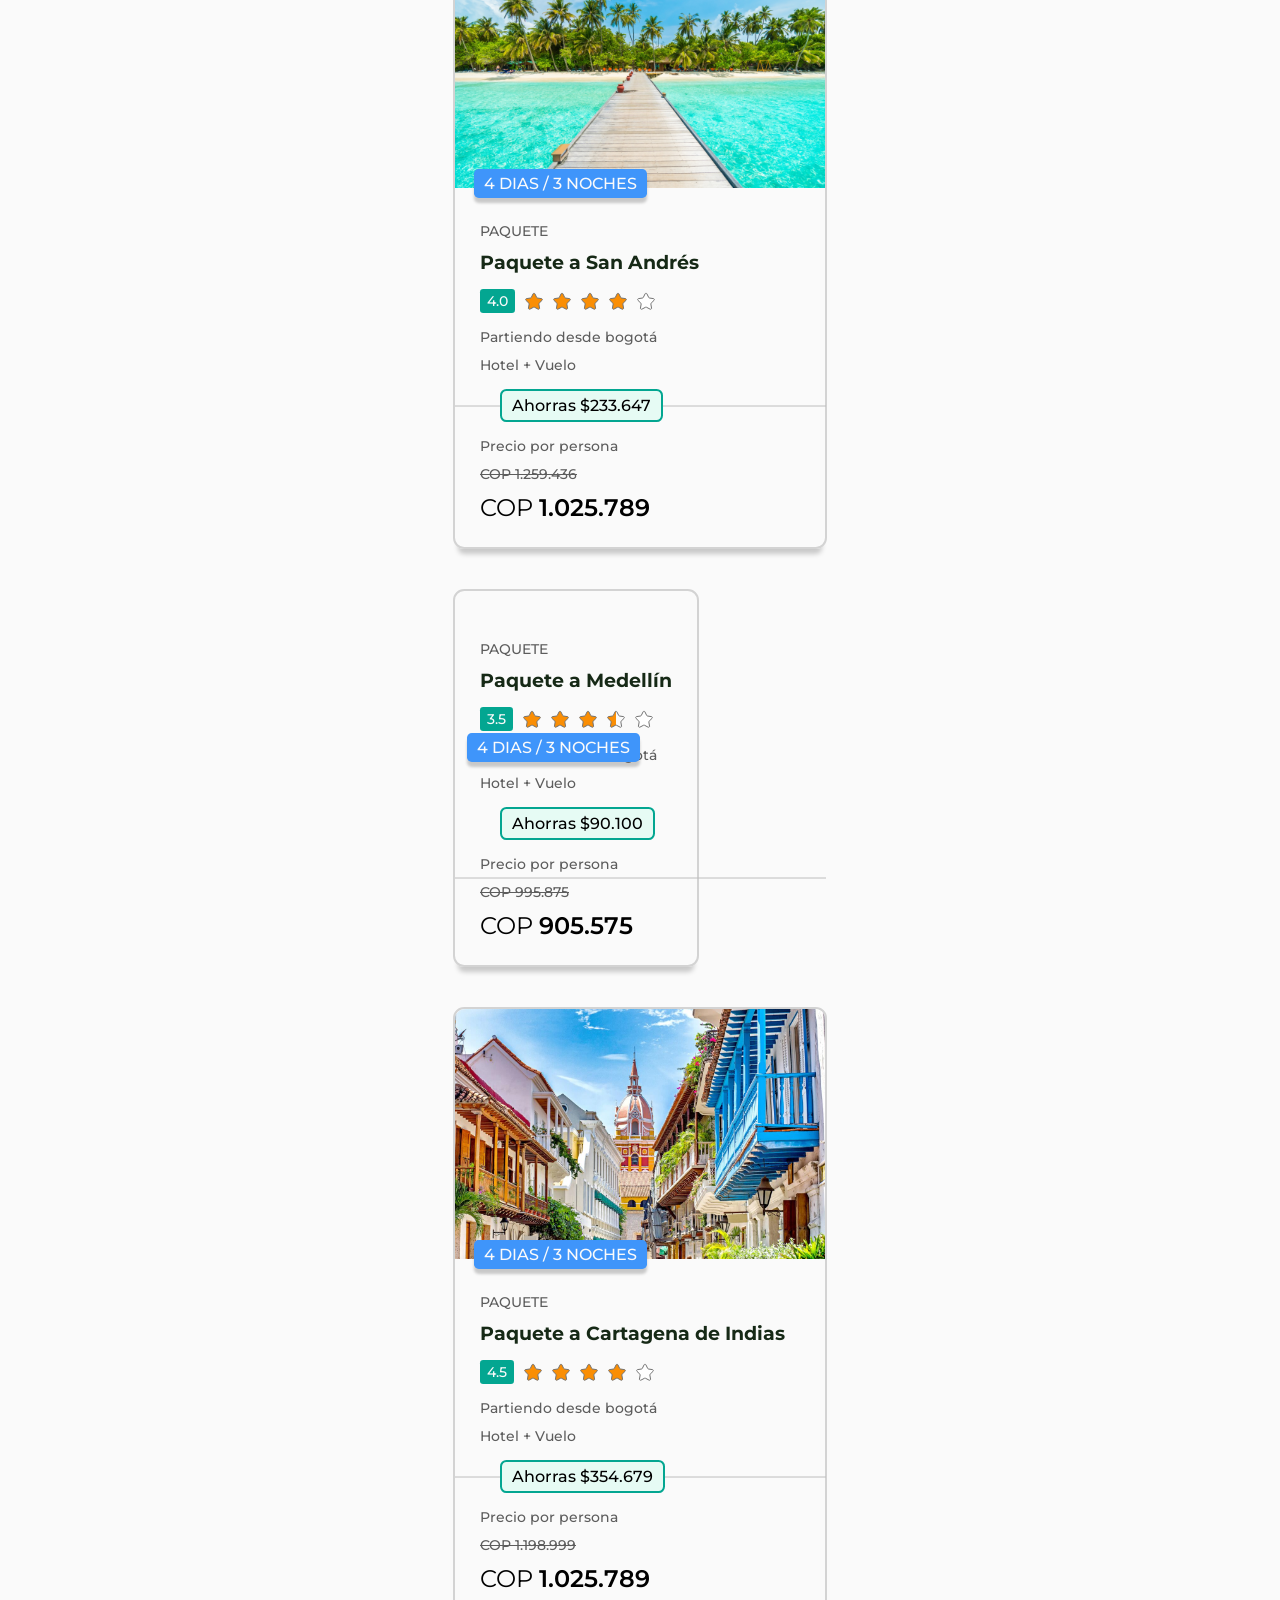
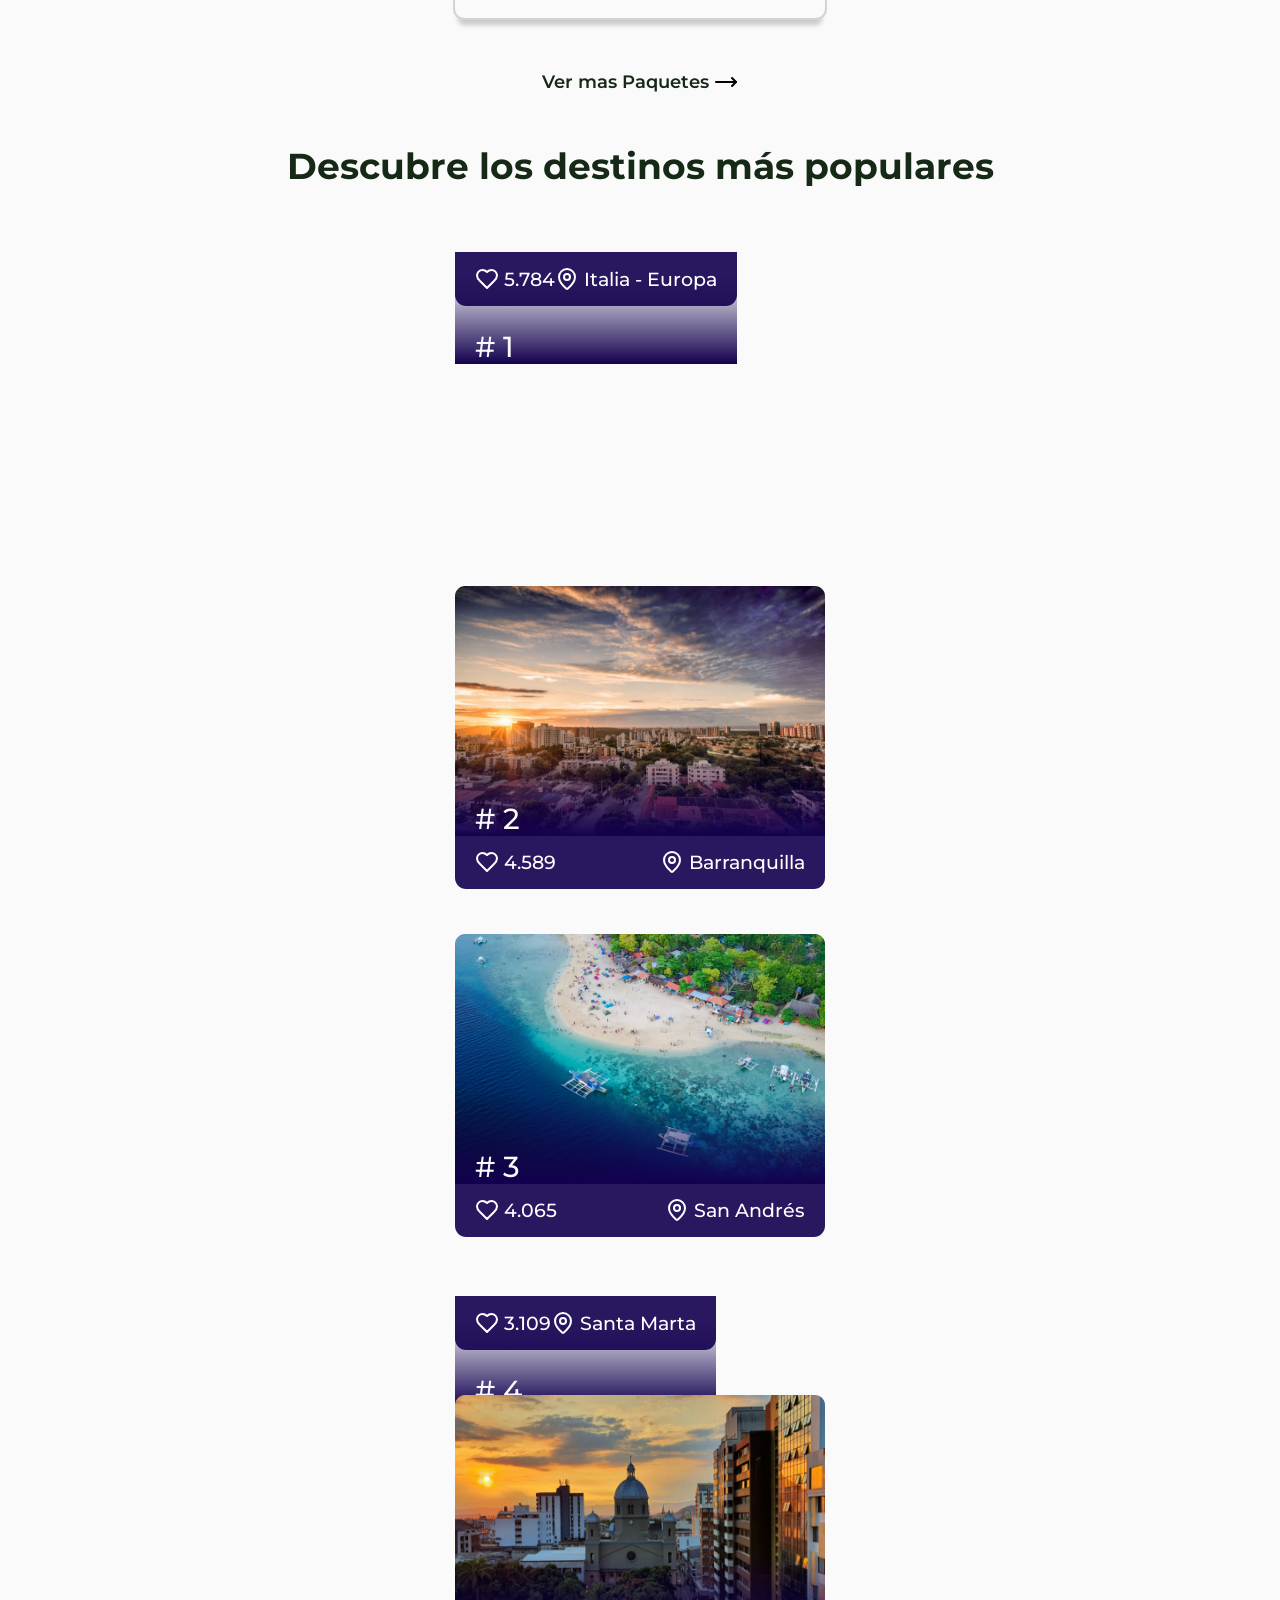
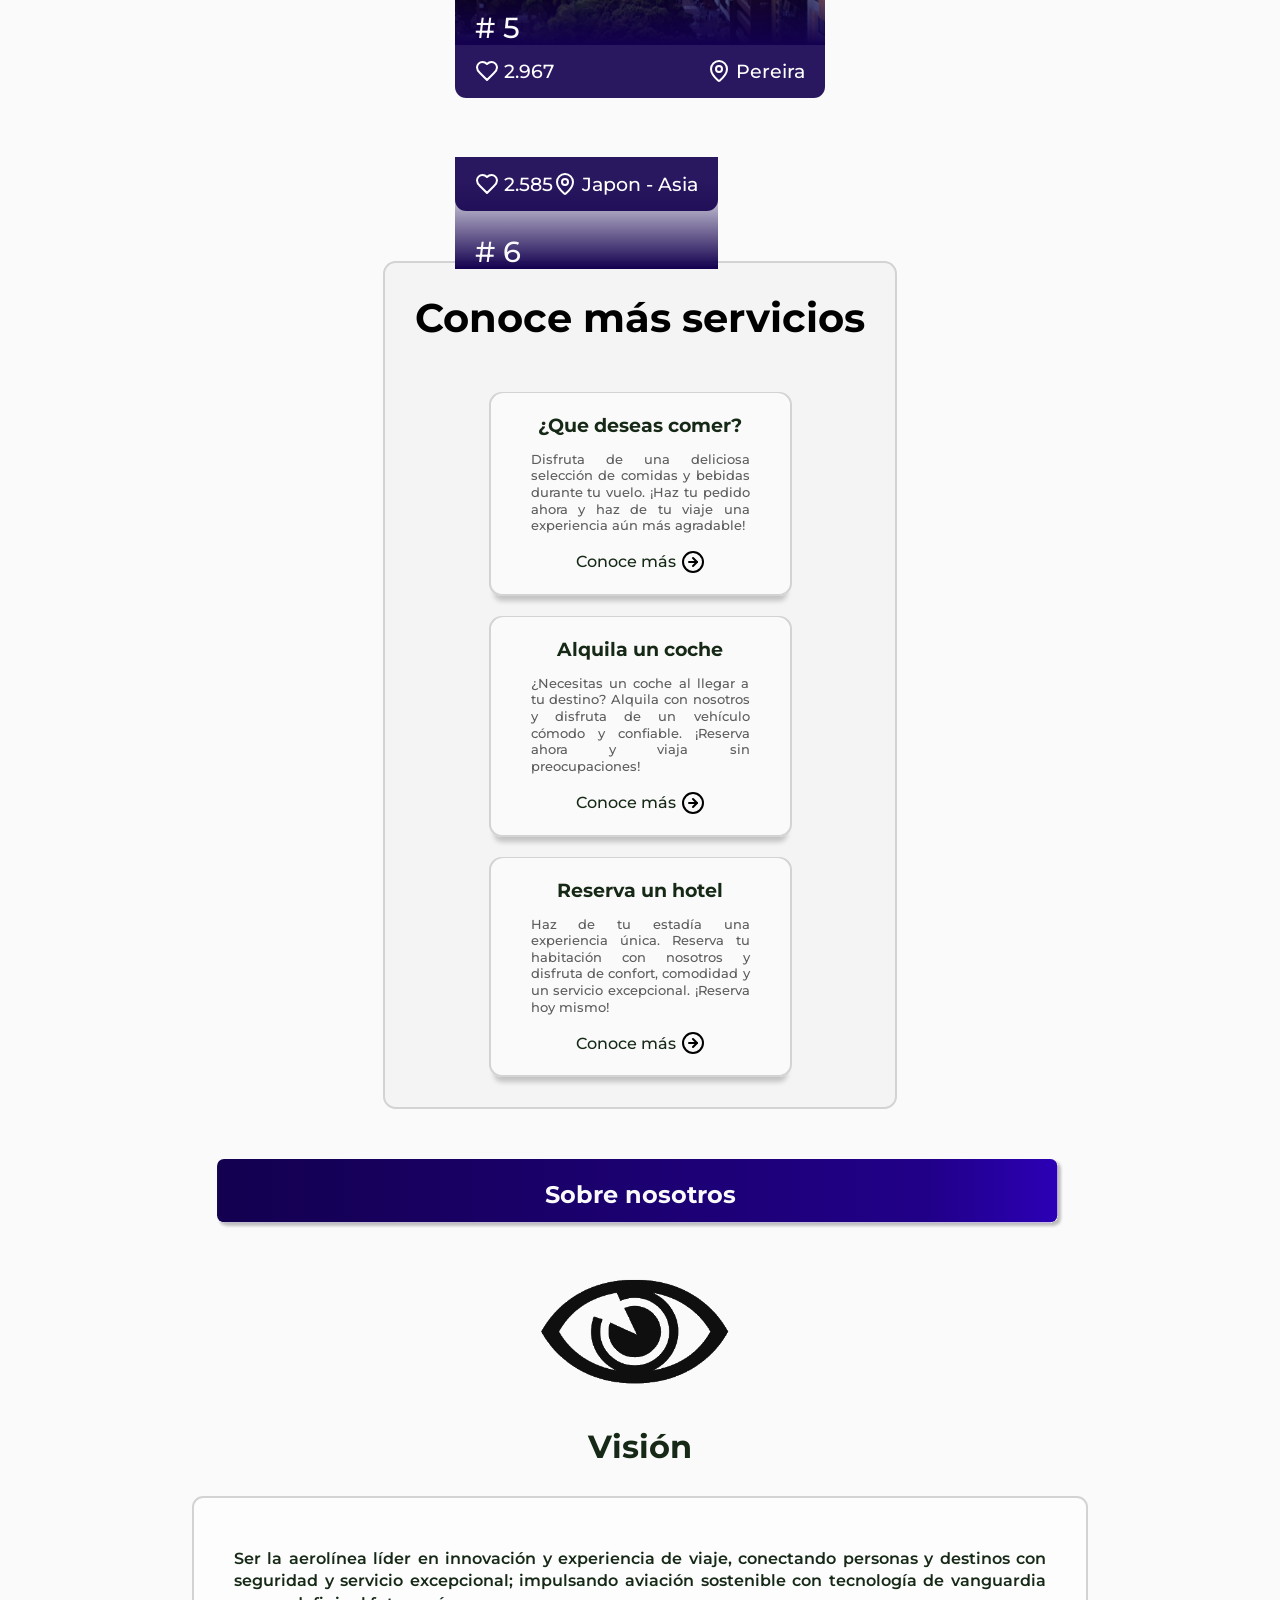
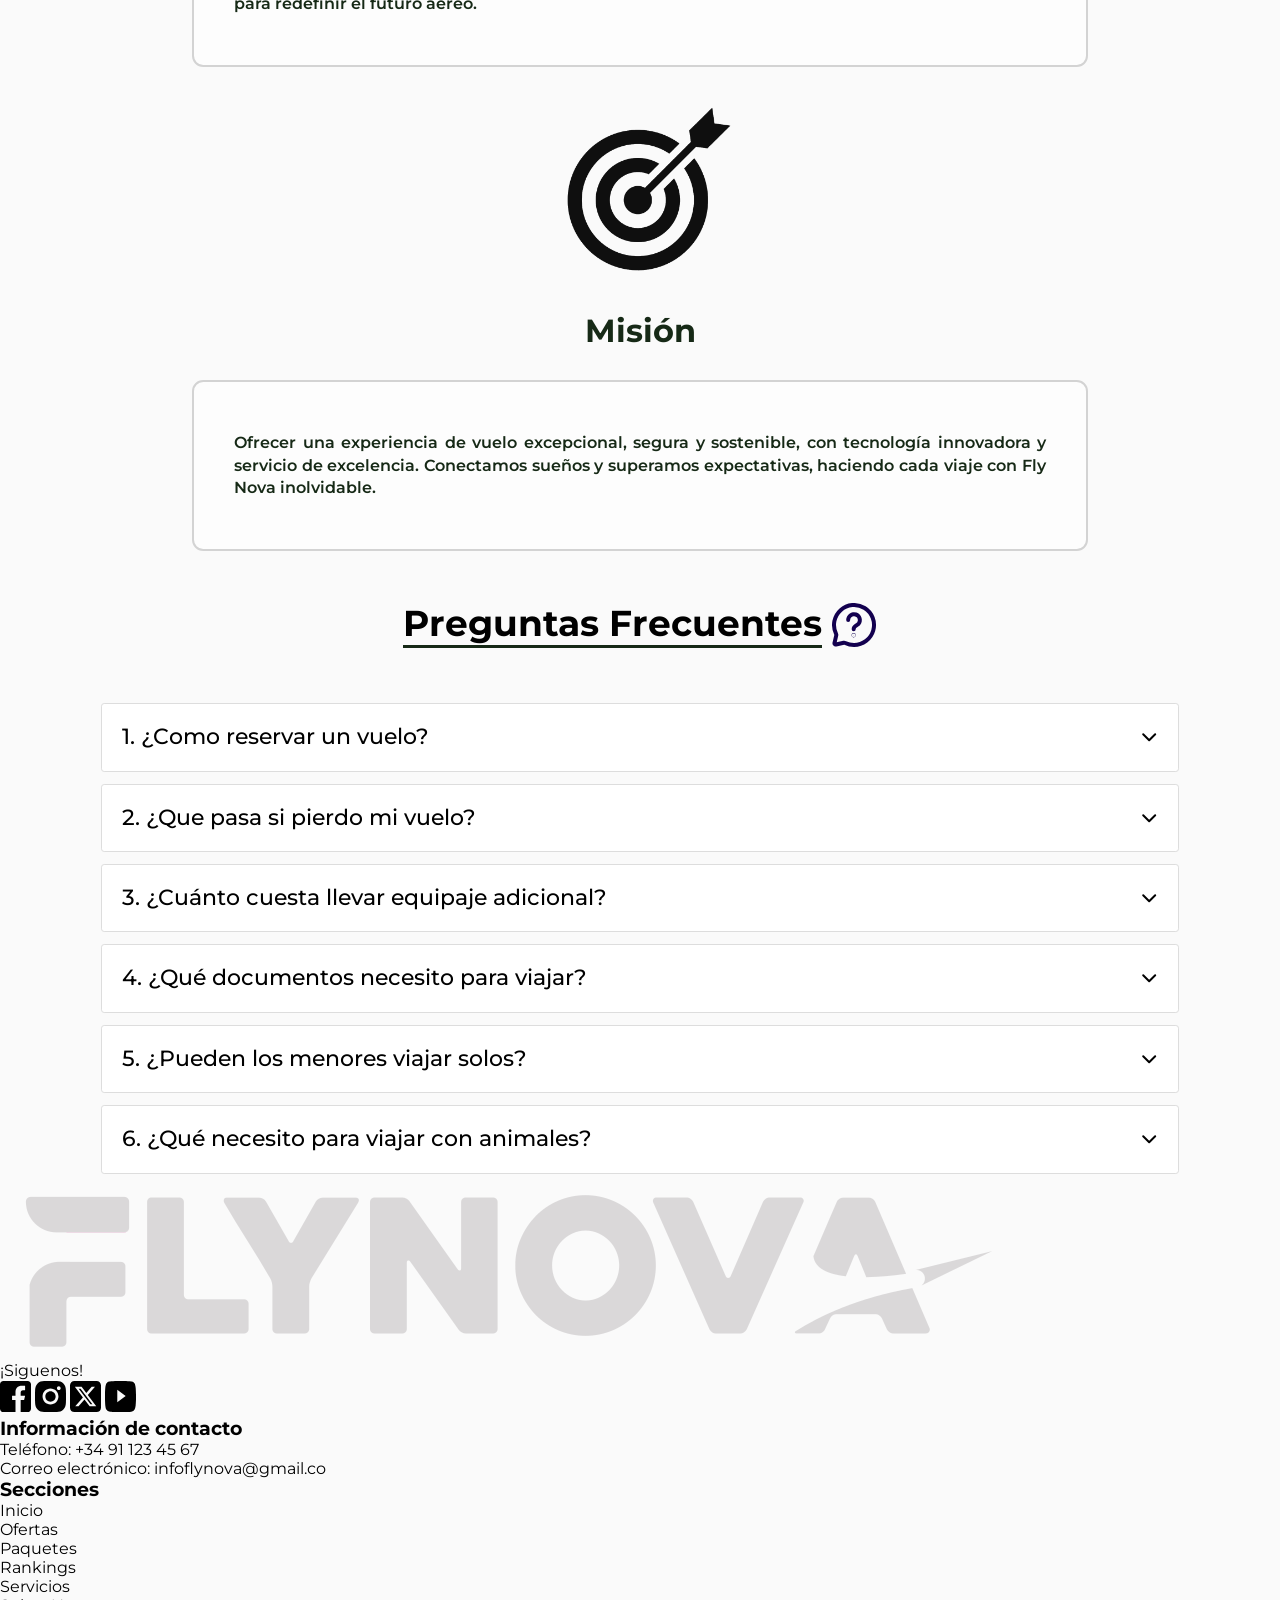
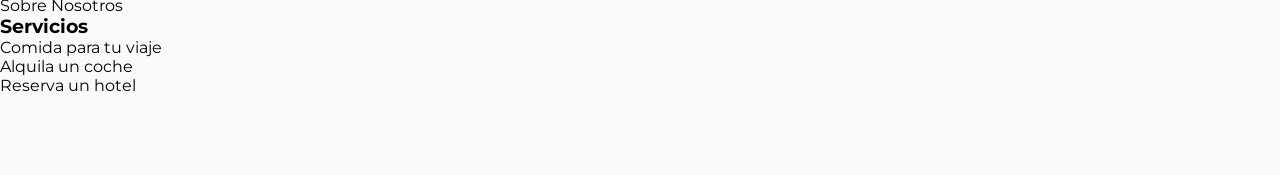
==== commit 9f126041: "feat: agrega pie de pagina" ====
--- a/index.html
+++ b/index.html
@@ -537,6 +537,43 @@
             </ul>
         </section>
     </main>
+    <footer>
+        <div class="logo-redes">
+            <img src="Assets/compartidos/Logos/logo flynova gris.png" alt="">
+
+            <div class="redes">
+                <p>¡Siguenos!</p>
+                <div>
+                    <img src="Assets/compartidos/iconos/facebook.svg" alt="">
+                    <img src="Assets/compartidos/iconos/instagram.svg"">
+                    <img src="Assets/compartidos/iconos/x.svg" alt="">
+                    <img src="Assets/compartidos/iconos/youtube.svg" alt="">
+                </div>
+            </div>
+        </div>
+        <div class="container-contacto-secciones-servicios">
+            <div class="contacto">
+                <h3>Información de contacto</h3>
+                <p>Teléfono: +34 91 123 45 67 </p>
+                <p>Correo electrónico: infoflynova@gmail.co</p>
+            </div>
+            <div class="secciones">
+                <h3>Secciones</h3>
+                <p>Inicio</p>
+                <p>Ofertas</p>
+                <p>Paquetes</p>
+                <p>Rankings</p>
+                <p>Servicios</p>
+                <p>Sobre Nosotros</p>
+            </div>
+            <div class="servicios">
+                <h3>Servicios</h3>
+                <p>Comida para tu viaje</p>
+                <p>Alquila un coche</p>
+                <p>Reserva un hotel</p>
+            </div>
+        </div>
+    </footer>
 </body>
 
 </html>
--- a/CSS/styles.css
+++ b/CSS/styles.css
@@ -1060,8 +1060,106 @@
     }
 }
 
+/* contenedor del subtitulo de la sección de preguntas frecuentes */
+.container-subtitulo-preguntas-frecuentes {
+    display: flex;
+    align-items: center;
+    gap: 10px;
+    font-size: 1.5rem;
+    width: 100%;
+    padding-left: 8vw;
+
+    h2 {
+        border-bottom: 3.5px solid #162916;
+    }
+}
+
+/* Estilos de la sección de la preguntas frecuentes */
+.preguntas-frecuentes {
+    display: flex;
+    flex-direction: column;
+    align-items: center;
+}
+
+.acordeon {
+    /* todas las pregntas */
+    width: 100%;
+    max-width: 85%;
+}
+
+.acordeon input[type='checkbox'] {
+    /* quita el cuadrado del input tipo checkbox */
+    display: none;
+}
+
+.acordeon li {
+    /* Quita los estilos a la lista */
+    list-style: none;
+    width: 100%;
+    padding: 5px;
+}
+
+.acordeon li label {
+    /* estilos del label (las preguntas) */
+    display: flex;
+    /* Hace que no se apiñen los label */
+    align-items: center;
+    font-size: 22px;
+    line-height: 1.2;
+    padding: 20px;
+    margin-bottom: 2px;
+    /* para que se vea una linea entre la pregunta y la respuesta */
+    font-weight: 500;
+    cursor: pointer;
+    position: relative;
+    /* relativo para posicionar el icono de desplegar luego */
+    background-color: #fff;
+    border: 1px solid #ddd;
+    border-radius: 0.2rem;
+}
+
+.acordeon label::after {
+    /* Añade el icono de desplegar en el css con la url */
+    content: url(../Assets/compartidos/iconos/next_linea.svg);
+    transform: rotate(90deg);
+    position: absolute;
+    /* posicioon absoluta para posicionarlo */
+    right: 20px;
+    transition: transform 0.5s;
+    /* Se le da una transformación para luego hacer que rote */
+}
+
+.acordeon .contenedor {
+    /* Estilos de los contenedores de las respuestas */
+    background-color: #fff;
+    text-align: center;
+    /* Alinea el texto al centro */
+    padding: 0 60px 0 0;
+    /* un padding a los lados de base */
+    max-height: 0;
+    /* sin altura para ocultarlo */
+    overflow: hidden;
+    /* hace que los elementos esten ocultos si el cotenedor no es lo suficientemente grande */
+    text-align: justify;
+    /* justifica el texto */
+    transition: max-height 0.5s, padding 0.5s;
+    /* duracion de la transicion cuando estas propiedades cambien de tamaño con el after*/
+    line-height: 1.5;
+}
+
+.acordeon input[type='checkbox']:checked~.contenedor {
+    /* Verifica que se halla chekeado un checkbox para desplegar la respuesta */
+    max-height: 600px;
+    padding: 30px 30px;
+}
+
+.acordeon input[type='checkbox']:checked~ ::after {
+    /* verifica que este chekeado el checkbox para rotar el svg */
+    transform: rotate(990deg);
+}
+
+
 /* RESPONSIVE */
-
 @media(max-width: 1350px) {
 
     /* HEADER */
@@ -1201,6 +1299,20 @@
     }
 
     /* SECCION SOBRE NOSOTROS */
+
+    .container-titulo-sobre-nosotros {
+        justify-content: center;
+
+        img {
+            width: 70%;
+        }
+
+        /* estilos y posición del titulo sobre nosotros */
+        h2 {
+            font-size: 1.5rem;
+        }
+    }
+
     .container-fondo-sobre-nosotros {
         display: flex;
         align-items: center;
@@ -1280,17 +1392,12 @@
         }
     }
 
-    .container-titulo-sobre-nosotros {
+    /* SECCIÓN PREGUNTAS FRECUENTES */
+    .container-subtitulo-preguntas-frecuentes {
+        display: flex;
+        align-items: center;
         justify-content: center;
-
-        img {
-            width: 70%;
-        }
-
-        /* estilos y posición del titulo sobre nosotros */
-        h2 {
-            font-size: 1.5rem;
-        }
+        padding-left: 0vw;
     }
 }
 
@@ -1413,9 +1520,10 @@
     /* SECCION SOBRE NOSOTROS */
     .container-titulo-sobre-nosotros {
 
-        img{
+        img {
             width: 100%;
         }
+
         /* estilos y posición del titulo sobre nosotros */
         h2 {
             font-size: 1.1rem;
@@ -1432,4 +1540,25 @@
             width: 100%;
         }
     }
+
+    /* SECCION PREGUNTAS FRECUENTES */
+
+    .container-subtitulo-preguntas-frecuentes {
+        font-size: 1.1rem;
+
+        img {
+            height: 40px;
+        }
+    }
+
+    .acordeon {
+        /* todas las pregntas */
+        width: 100%;
+        max-width: 100%;
+    }
+
+    .acordeon li label {
+    font-size: 1rem;
+
+}
 }
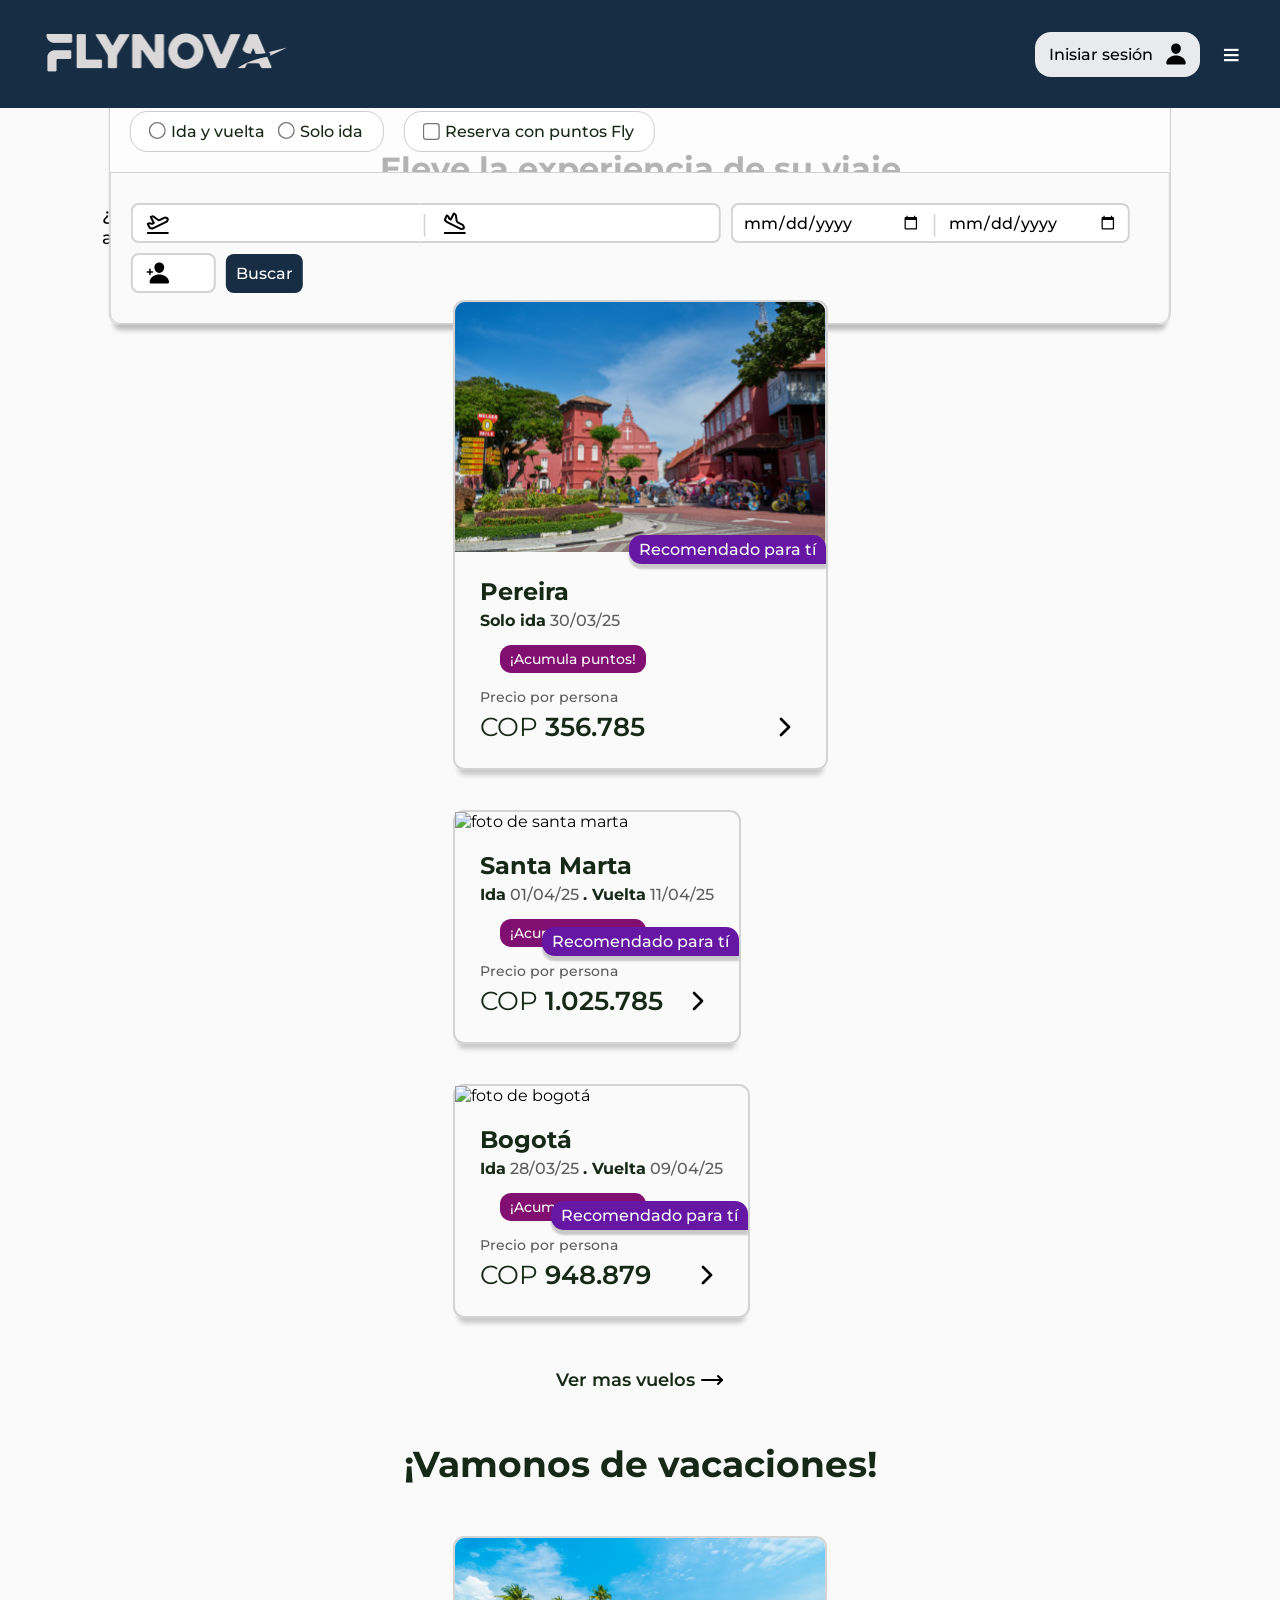
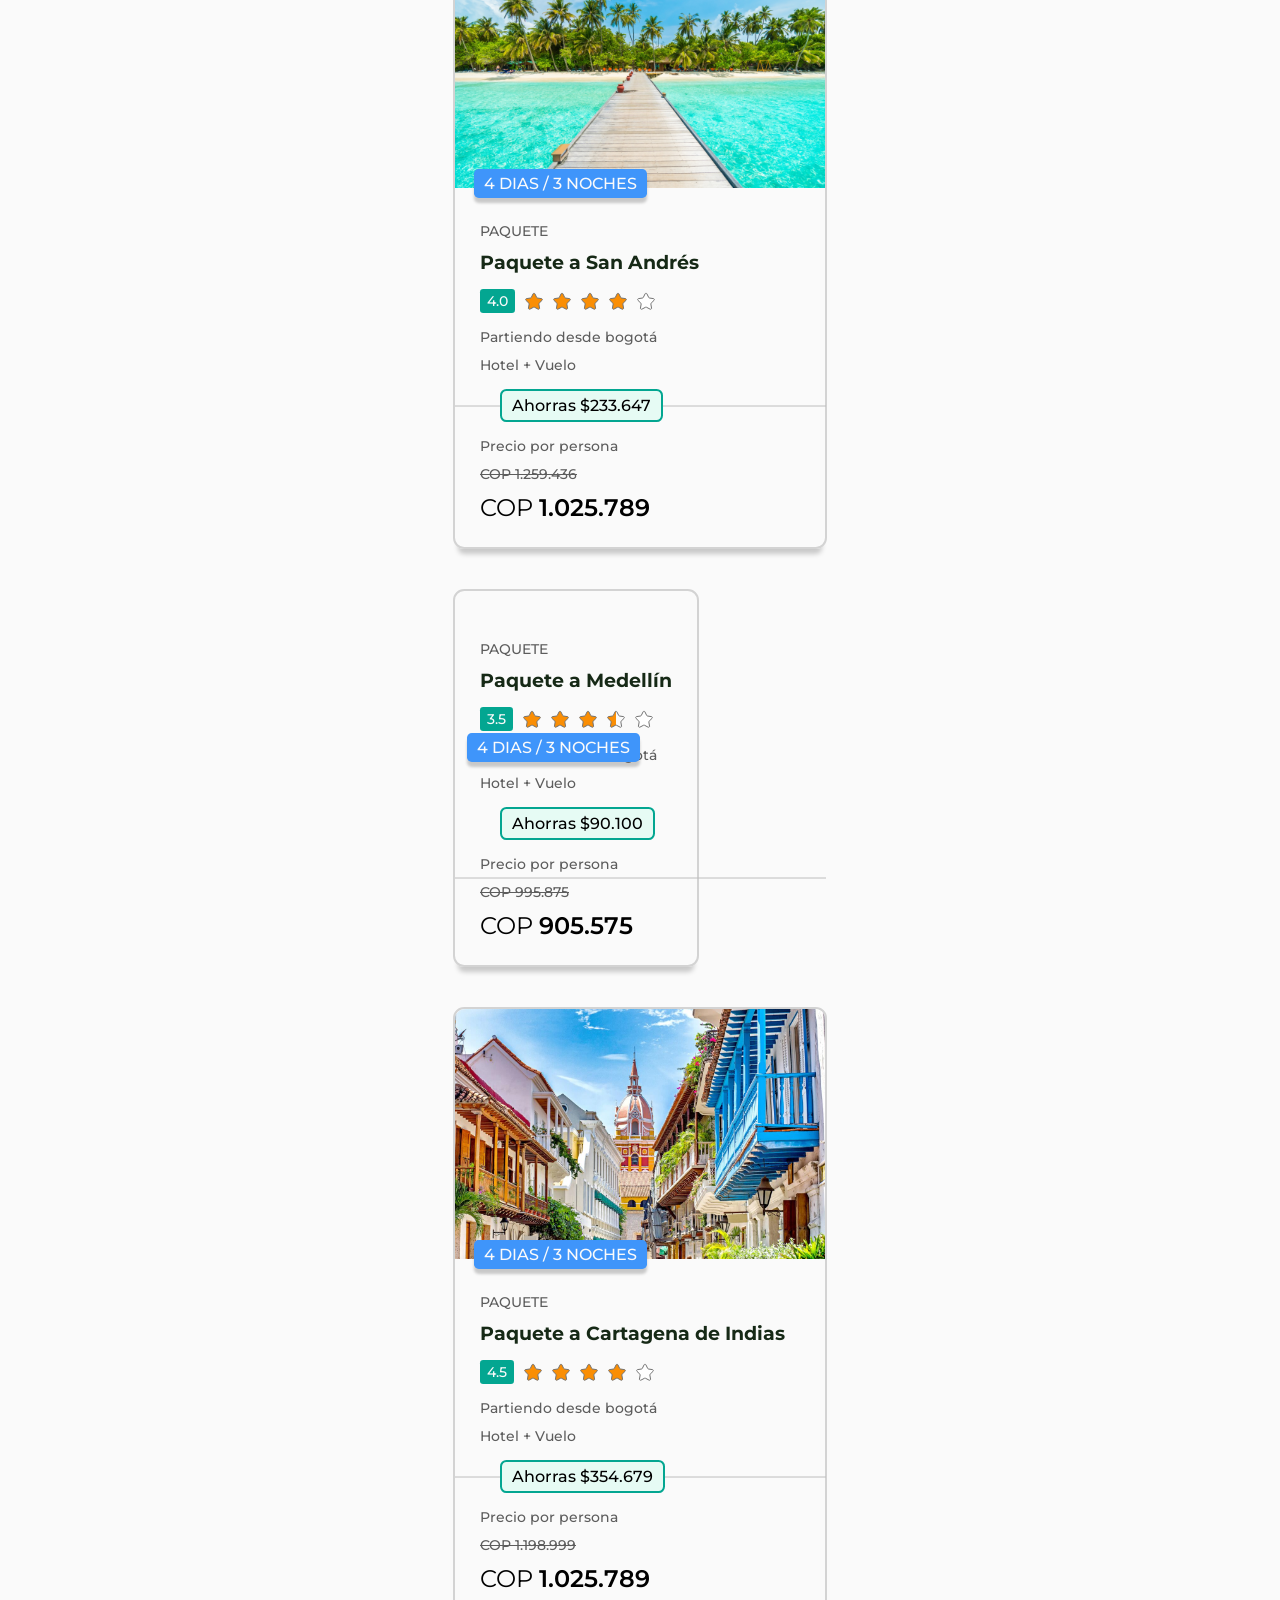
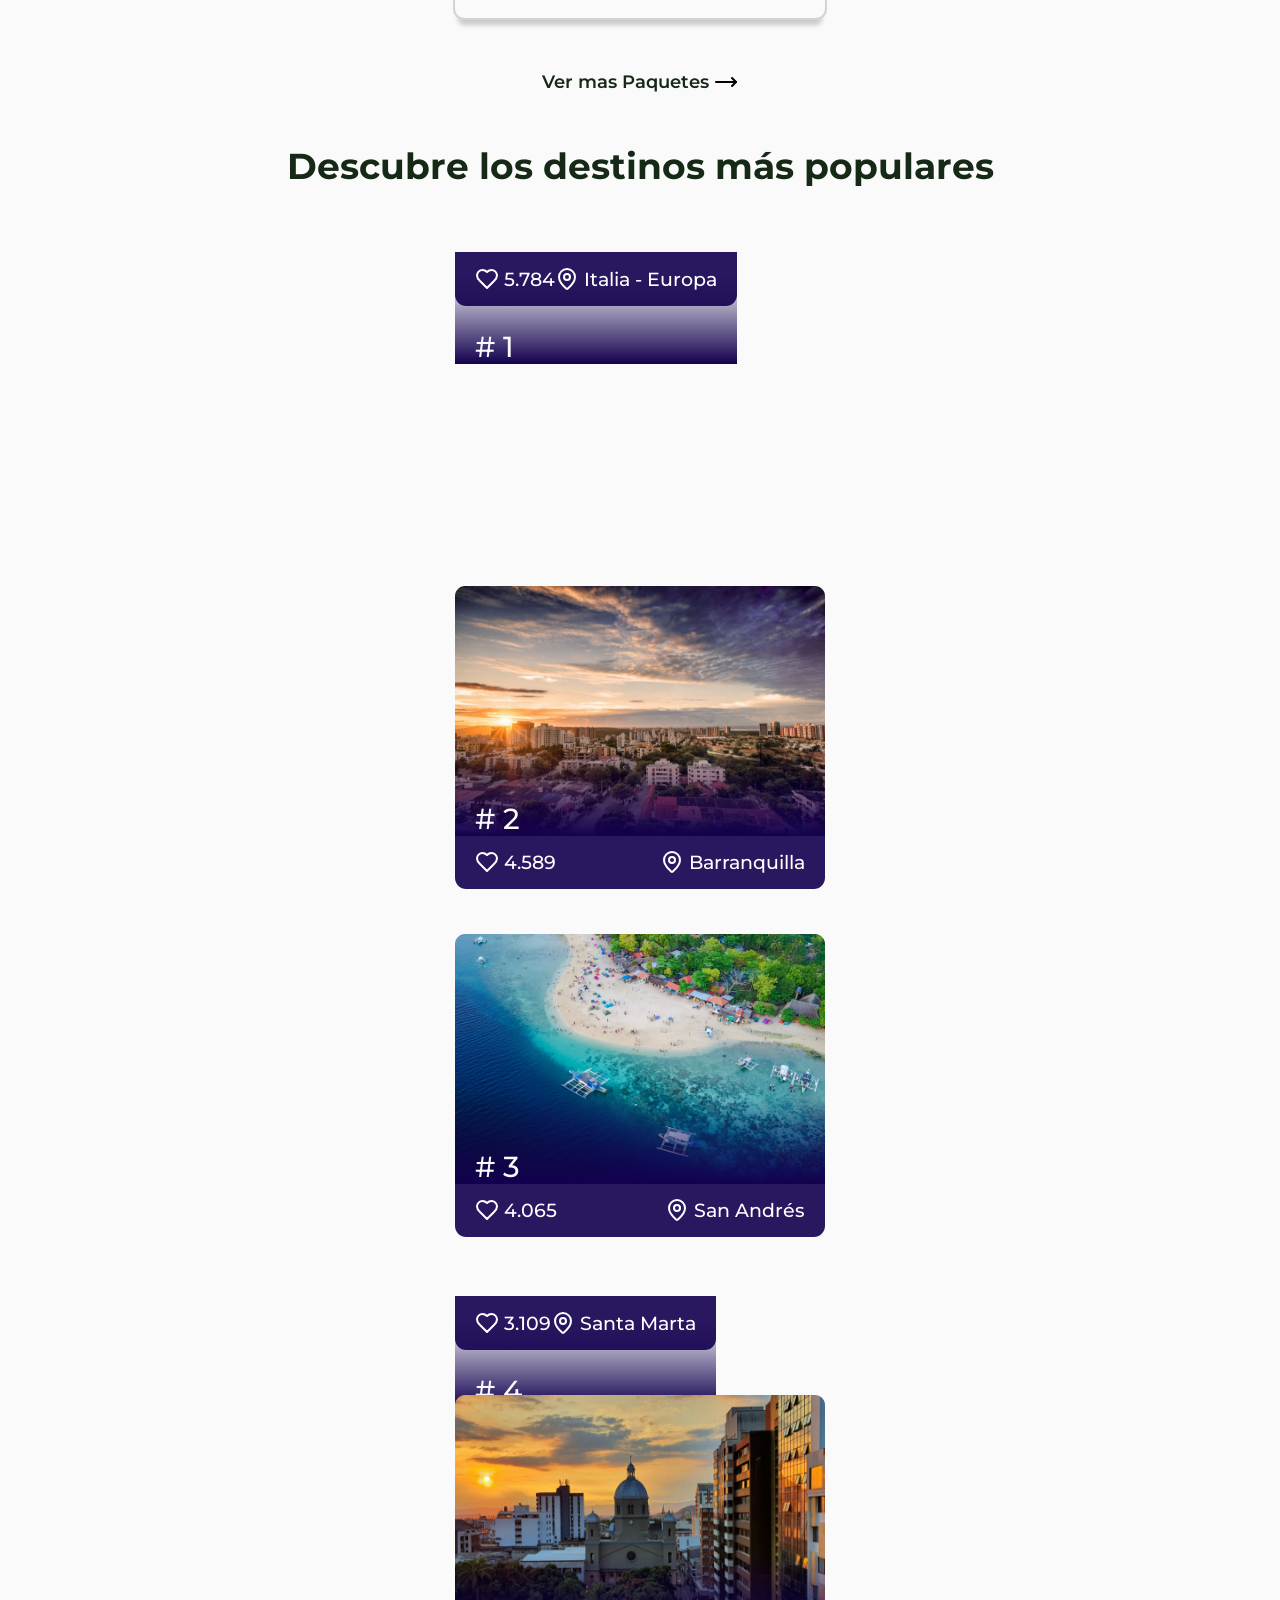
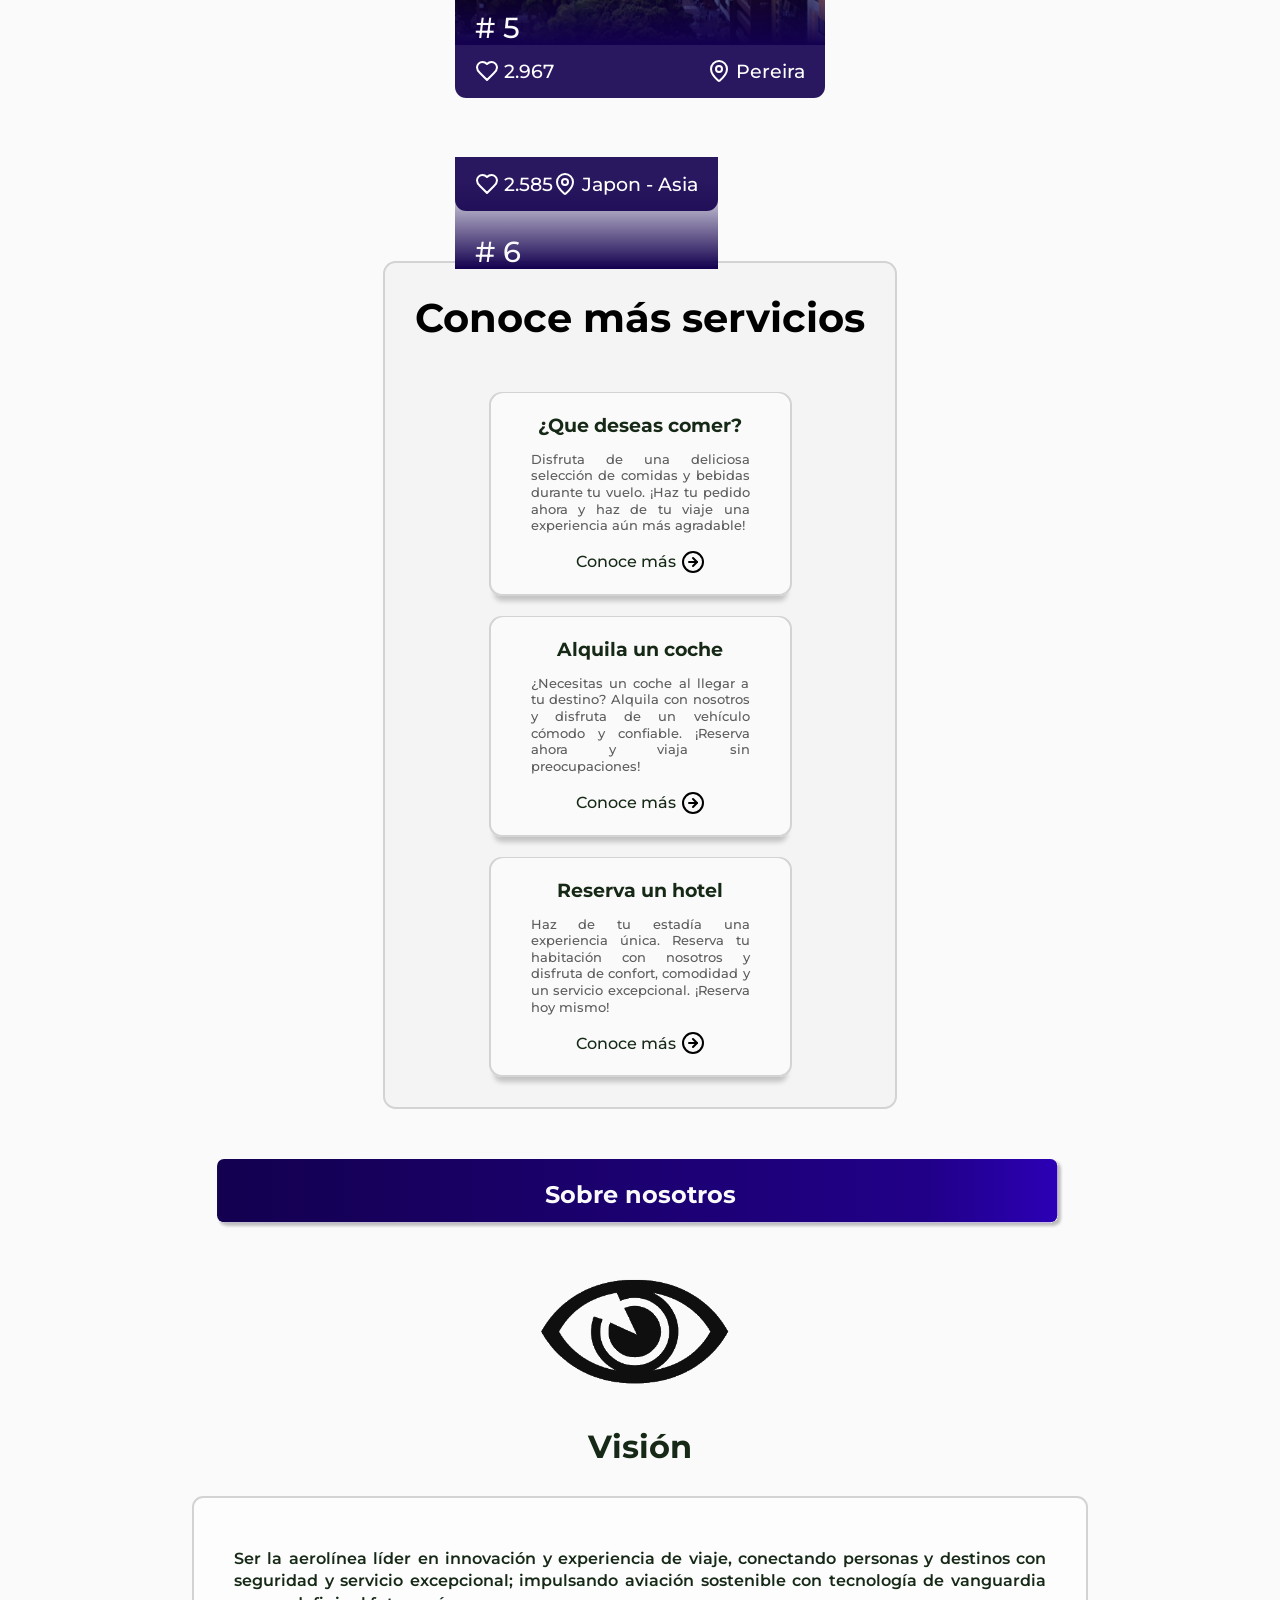
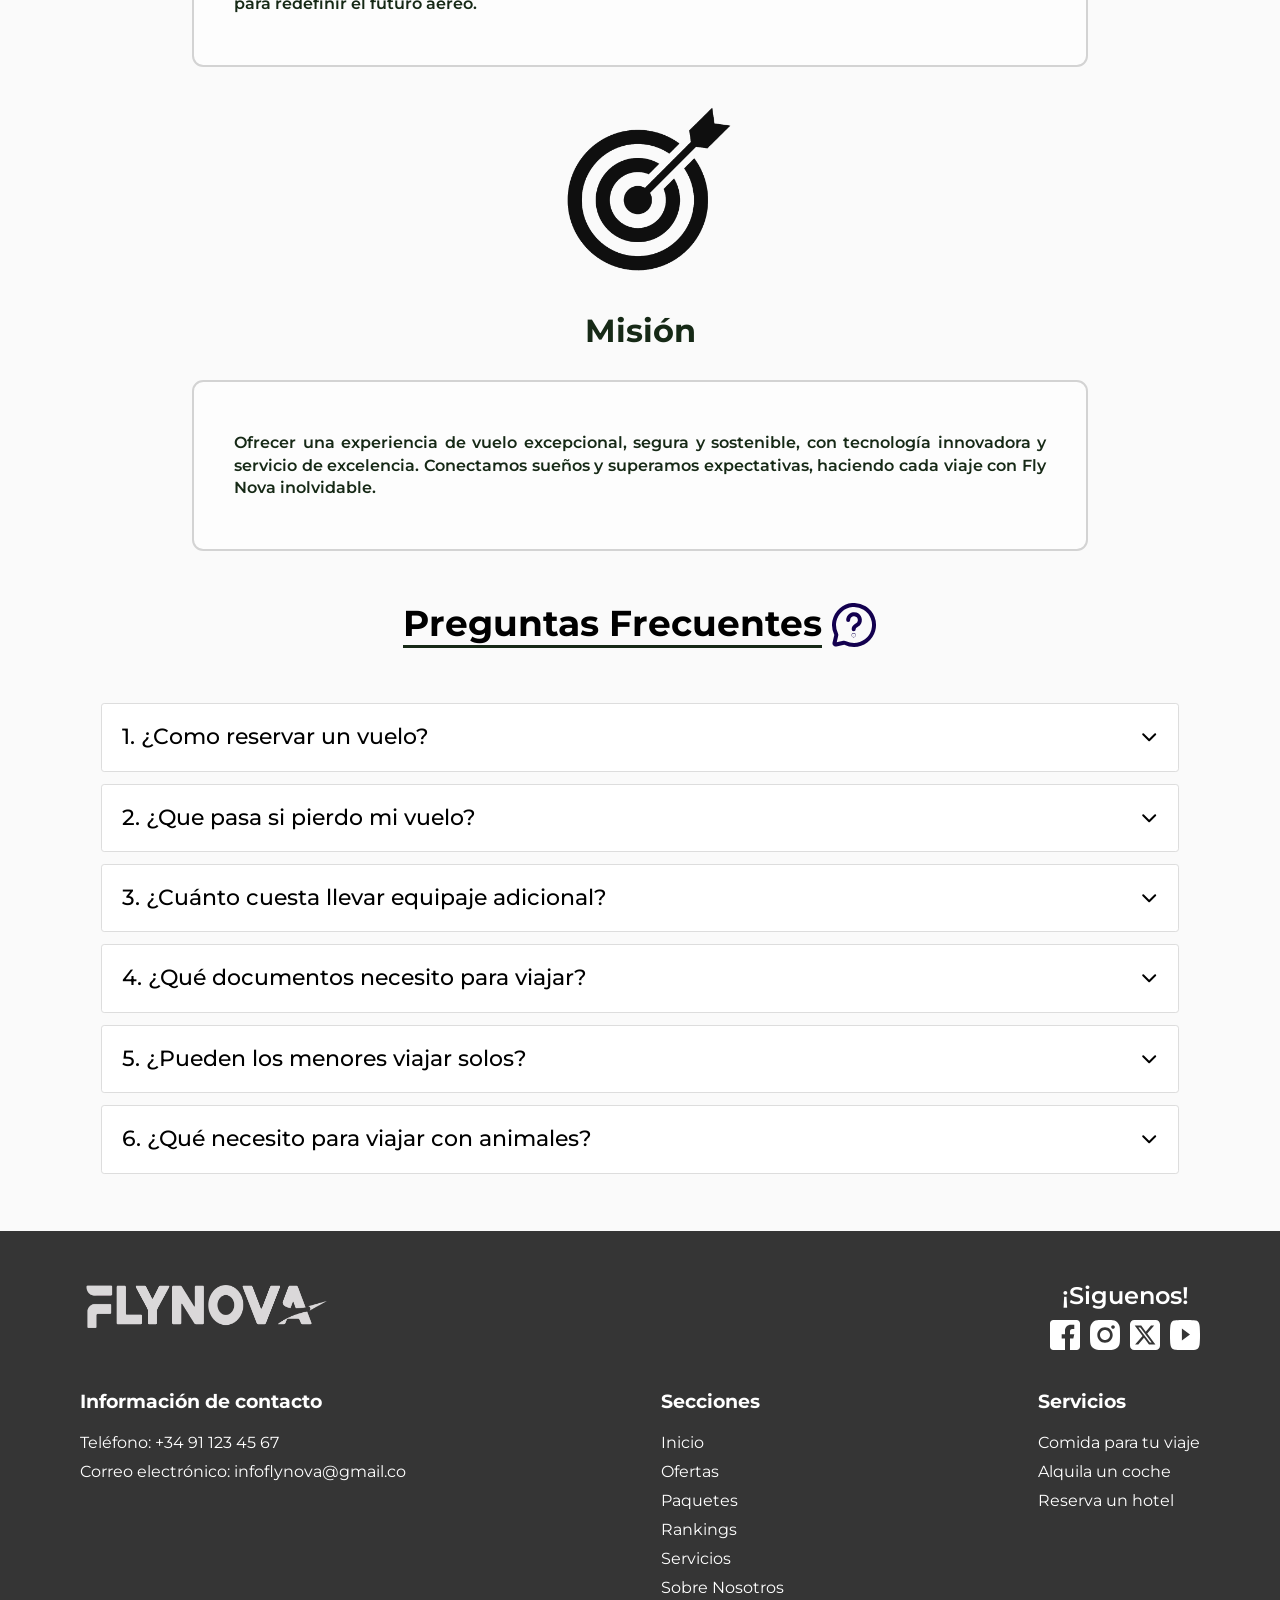
==== commit 30981c5a: "feat: implementa ink para la otra pantalla" ====
--- a/index.html
+++ b/index.html
@@ -51,7 +51,7 @@
     <div class="separador_del_header_al_fondo"></div>
     <div class="container_fondo">
         <img class="fondo_header" src="Assets/index/fondos/fondo_index.svg" alt="foto en la playa">
-        <form action="" class="formulario-de-vuelo">
+        <form action="HTML/busqueda_de_vuelos.html" class="formulario-de-vuelo">
             <div class="container-radios-check">
                 <div class="container-radio-ida-y-vuelta">
                     <div class="container-ida-y-vuelta">
--- a/CSS/styles.css
+++ b/CSS/styles.css
@@ -11,7 +11,6 @@
 
 body {
     background-color: #fafafa;
-    margin-bottom: 80px;
 }
 
 .header {
@@ -1158,6 +1157,91 @@
     transform: rotate(990deg);
 }
 
+footer {
+    /* Pie de pagina */
+    margin-top: 50px;
+    background-color: #353535;
+    padding: 0 80px;
+    width: 100%;
+    height: 400px;
+    display: flex;
+    flex-direction: column;
+    align-items: center;
+}
+
+.logo-redes {
+    /* Contenedor del logo y las redes */
+    display: flex;
+    color: white;
+    width: 100%;
+    justify-content: space-between;
+    padding-top: 50px;
+}
+
+.logo-redes img {
+    /* tamaño al logo */
+    width: 250px;
+    height: 50px;
+    transition: transform 0.3s ease;
+    cursor: pointer;
+}
+
+.logo-redes img:hover {
+    transform: scale(1.03);
+}
+
+.redes {
+    /* contenedor de las redes */
+    display: flex;
+    flex-direction: column;
+    align-items: center;
+    gap: 0px;
+}
+
+.redes p {
+    /* Texto de siguenos de las redes */
+    font-weight: 600;
+    font-size: 1.5rem;
+}
+
+.redes div {
+    /* contenedor de los iconos de las redes */
+    display: flex;
+    align-items: center;
+    gap: 10px;
+}
+
+.redes div img {
+    /* Tamaño a los iconos */
+    width: 30px;
+    filter: invert(100%);
+    transition: transform 0.3s ease;
+    cursor: pointer;
+}
+
+.redes div img:hover {
+    transform: scale(1.1);
+}
+
+.container-contacto-secciones-servicios {
+    /* Contenedor de las secciones del footer */
+    width: 100%;
+    margin-top: 30px;
+    justify-content: space-between;
+    display: flex;
+    color: white;
+}
+
+.container-contacto-secciones-servicios h3 {
+    /* Titulo de las secciones */
+    margin-bottom: 20px;
+}
+
+.container-contacto-secciones-servicios p {
+    /* Parrafos de las secciones del pie de pagina */
+    margin-top: 10px;
+}
+
 
 /* RESPONSIVE */
 @media(max-width: 1350px) {
@@ -1411,6 +1495,13 @@
     /* SECCION DE DESCUBRE LOS DESTINOS MAS POPULARES */
     .container-subtitulo-descubre-destinos {
         font-size: 1.3rem;
+    }
+
+    /* FOOTER */
+    .container-contacto-secciones-servicios {
+        /* Contenedor de las secciones del footer */
+        gap: 20%;
+
     }
 }
 
@@ -1558,7 +1649,55 @@
     }
 
     .acordeon li label {
-    font-size: 1rem;
-
-}
+        font-size: 1rem;
+
+    }
+
+    /* FOOTER */
+
+    footer {
+        padding: 0 20px;
+    }
+
+    .logo-redes {
+        /* Contenedor del logo y las redes */
+        justify-content: space-between;
+        padding-top: 50px;
+    }
+
+    .logo-redes img {
+        /* tamaño al logo */
+        width: 170px;
+        height: 30PX;
+    }
+
+    .redes p {
+        /* Texto de siguenos de las redes */
+        font-size: 1.2rem;
+    }
+
+    .redes div img {
+        /* Tamaño a los iconos */
+        width: 20px;
+    }
+
+    .container-contacto-secciones-servicios {
+        /* Contenedor de las secciones del footer */
+        width: 100%;
+        margin-top: 30px;
+        gap: 45px;
+        font-size: 0.7rem;
+
+    }
+
+    .container-contacto-secciones-servicios h3 {
+        /* Titulo de las secciones */
+        margin-bottom: 20px;
+    }
+
+    .container-contacto-secciones-servicios p {
+        /* Parrafos de las secciones del pie de pagina */
+        margin-top: 10px;
+    }
+
 }
